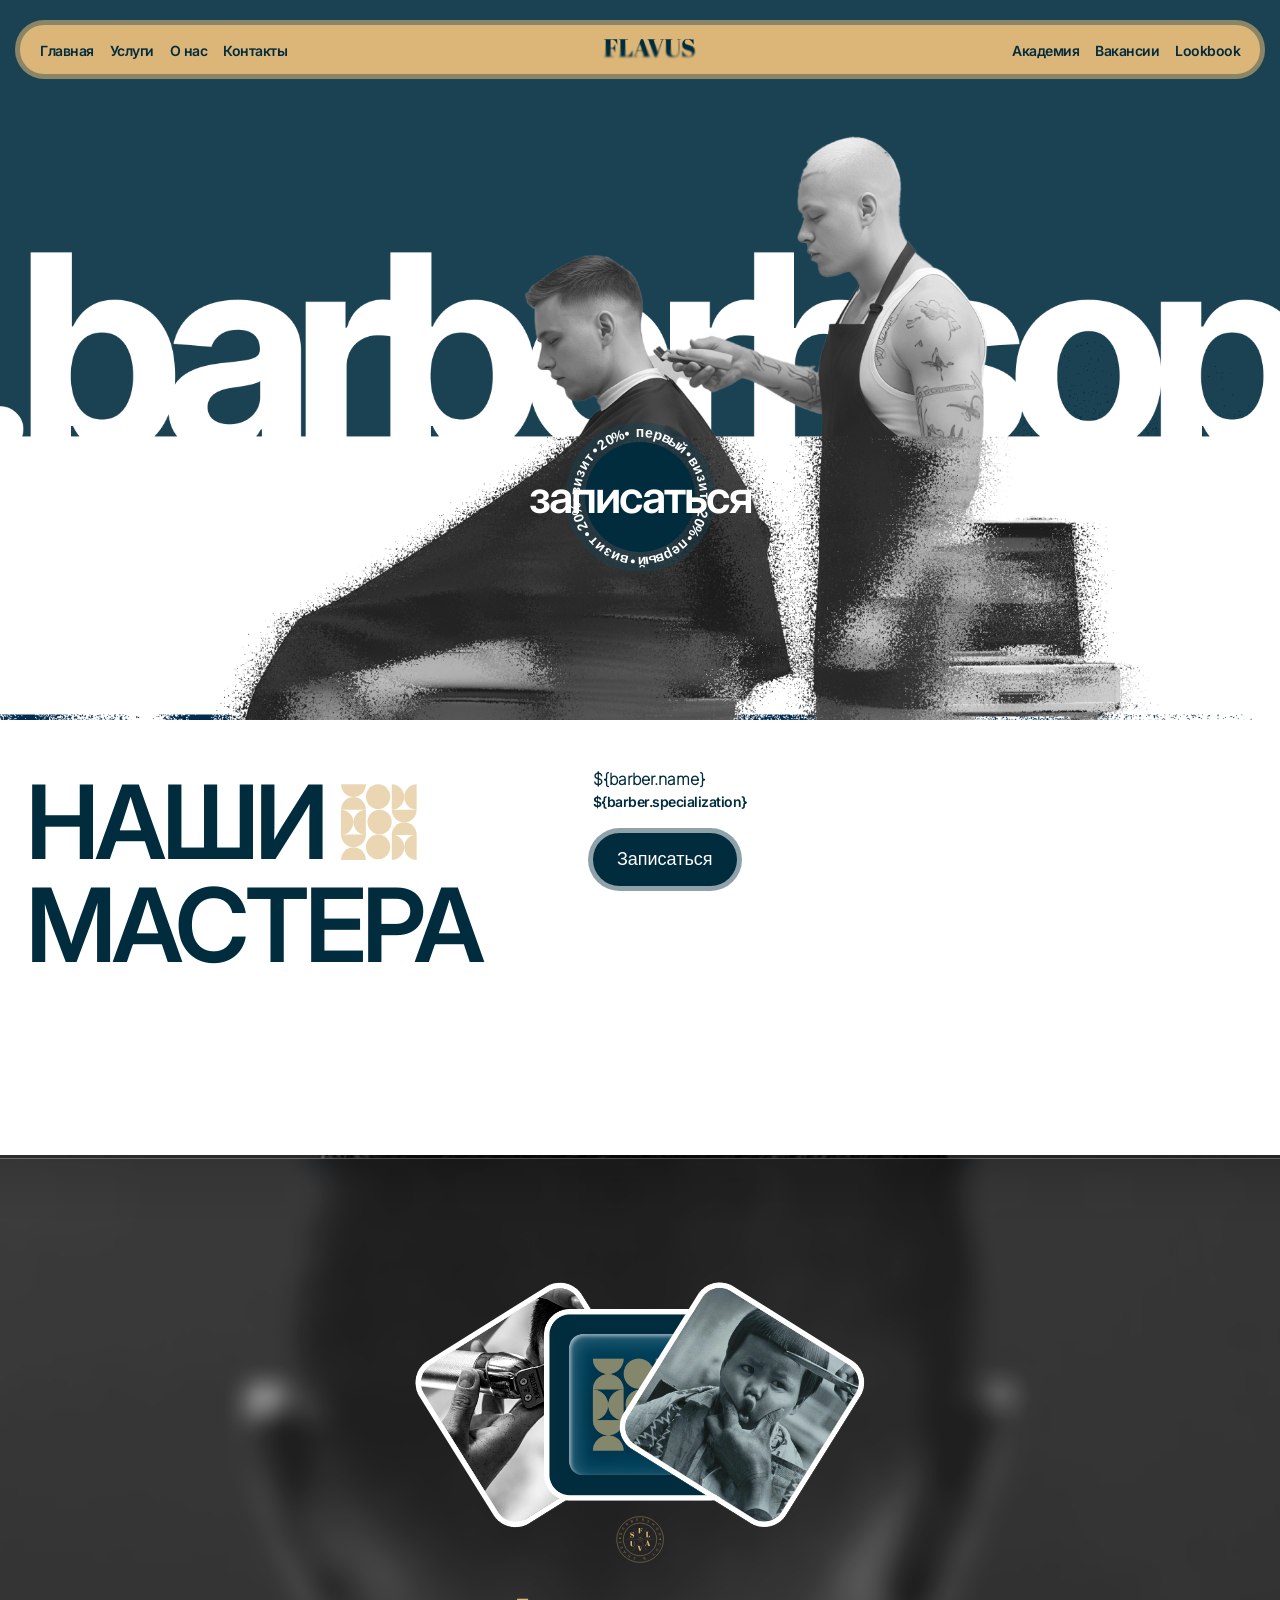
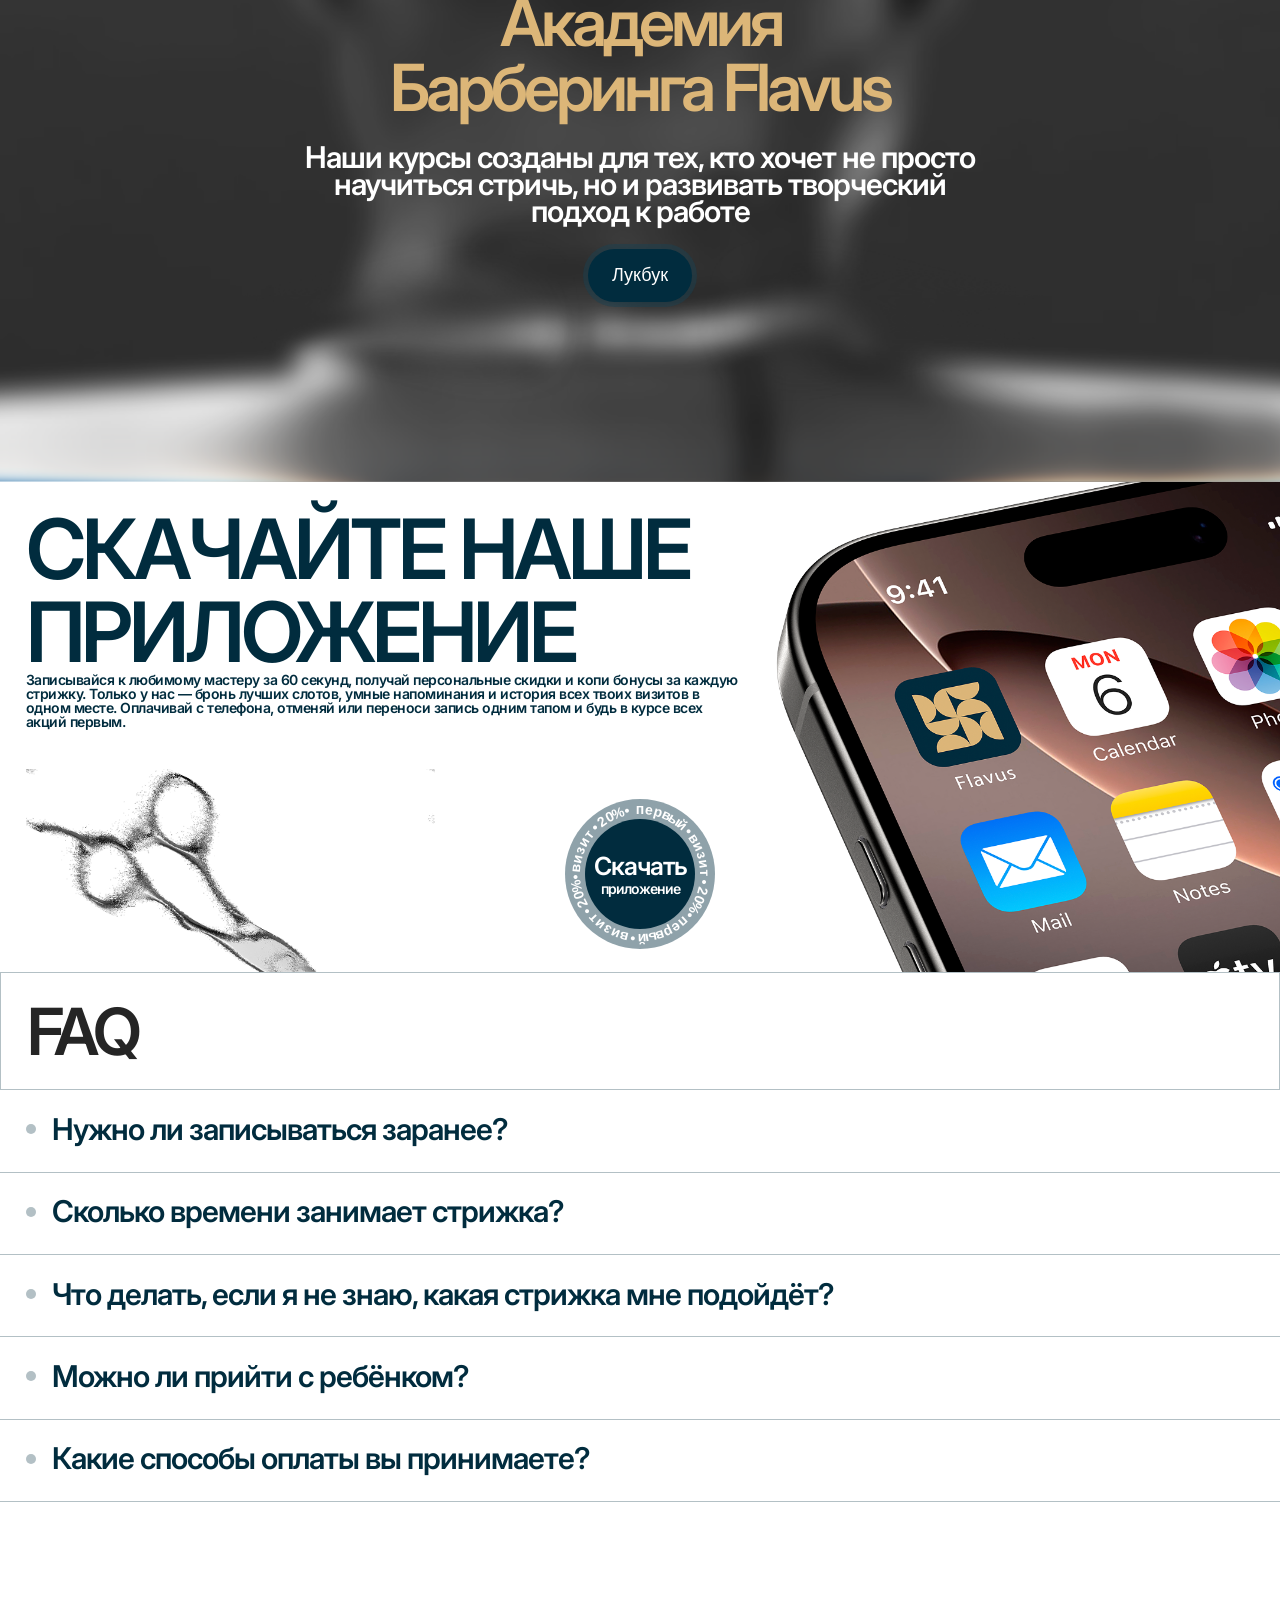
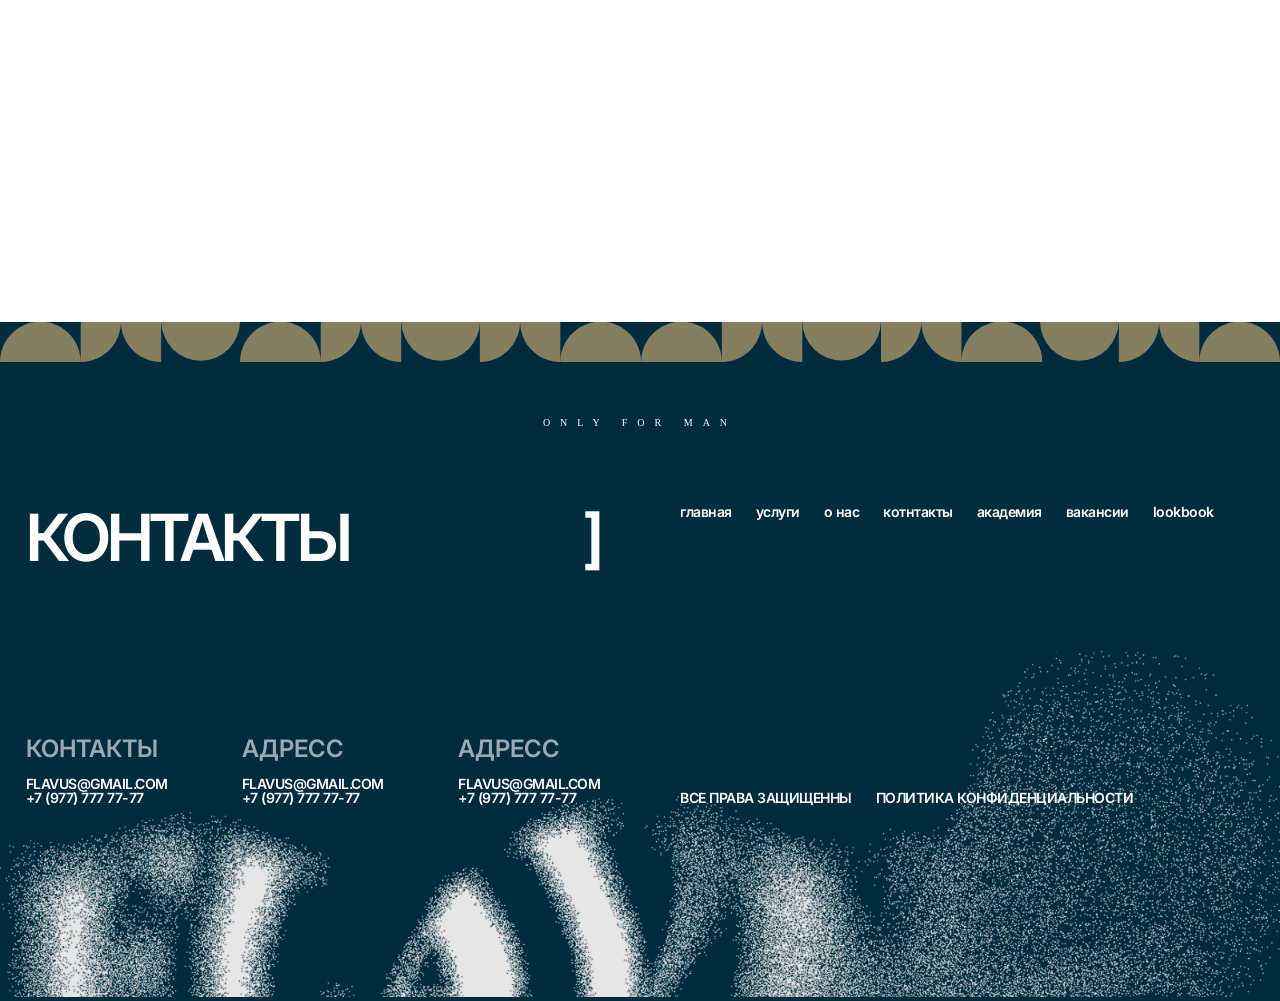
==== index.html @ 16e5c993 "up0.6" ====
<!DOCTYPE html>
<html lang="en">
<head>
    <meta charset="UTF-8">
    <meta name="viewport" content="width=device-width, initial-scale=1.0">
    <link rel="stylesheet" href="./src/style/main.css">
    <link rel="stylesheet" href="./src/style/pages/index.css">
    <script src="https://api-maps.yandex.ru/2.1/?apikey=ваш API-ключ&lang=ru_RU" type="text/javascript"></script>
    <title>Барбершоп Flavus</title>
</head>
<body>
    <div class="wrapper">
        <header>
            <div class="header_container">
            </div>
        </header>
        <main>
            <div class="hero_container">
                <div class="background_block">
                    <a class="buttonsrcleposition" href="https://b1172214.yclients.com/company/1075535/personal/menu?o=">
                        <button class="button">
                            <p class="button__text">
                            <span style="--index:0;">п</span>
                            <span style="--index:1;">е</span>
                            <span style="--index:2;">р</span>
                            <span style="--index:3;">в</span>
                            <span style="--index:4;">ы</span>
                            <span style="--index:5;">й</span>
                            <span style="--index:6;">•</span>
                            <span style="--index:7;">в</span>
                            <span style="--index:8;">и</span>
                            <span style="--index:9;">з</span>
                            <span style="--index:10;">и</span>
                            <span style="--index:11;">т</span>
                            <span style="--index:12;">•</span>
                            <span style="--index:13;">2</span>
                            <span style="--index:14;">0</span>
                            <span style="--index:15;">% </span>
                            <span style="--index:16;">•</span>
                            <span style="--index:17;">п</span>
                            <span style="--index:18;">е</span>
                            <span style="--index:19;">р</span>
                            <span style="--index:20;">в</span>
                            <span style="--index:21;">ы</span>
                            <span style="--index:22;">й</span>
                            <span style="--index:23;">•</span>
                            <span style="--index:24;">в</span>
                            <span style="--index:25;">и</span>
                            <span style="--index:26;">з</span>
                            <span style="--index:27;">и</span>
                            <span style="--index:28;">т</span>
                            <span style="--index:29;">•</span>
                            <span style="--index:30;">2</span>
                            <span style="--index:31;">0</span>
                            <span style="--index:32;">% </span>
                            <span style="--index:33;">•</span>
                            <span style="--index:34;">в</span>
                            <span style="--index:35;">и</span>
                            <span style="--index:36;">з</span>
                            <span style="--index:37;">и</span>
                            <span style="--index:38;">т</span>
                            <span style="--index:39;">•</span>
                            <span style="--index:40;">2</span>
                            <span style="--index:41;">0</span>
                            <span style="--index:42;">% </span>
                            <span style="--index:43;">•</span>
                            </p>
                            <div class="button__circle">
                                <h1 class="titl_">записаться</h1>
                            </div>
                        </button>
                    </a>
                </div>         
            </div>
            <div class="barberslist">
                <div class="barber_container">
                    <div class="barber_left">
                        <div class="textblokc_barber">
                            <div class="ttx">
                                <div class="trr">
                                    <h1>НАШИ</h1>
                                    <img src="/src/assests/svg/squarel_gold.svg" alt="sq_gold">
                                </div>
                                <h1>МАСТЕРА</h1>
                            </div>
                            <div class="name_andbut">
                                <div class="info_top iiuhdd">
                                    <div class="name_of_barber "><h5 class="brlist">${barber.name}</h5></div>
                                    <div class="category"><h4>${barber.specialization}</h4></div>
                                </div>
                                <a href="lookbook.html"> <button class="primary_but fewf">Записаться</button></a>
                            </div>
                        </div>
                        <div id="barbersItems" class="barber_content"></div>
                    </div>
                    <div class="barber_right">
                        <div id="largeBarber" class="large_barber">
                        </div>
                    </div>
                </div>
            </div>
            <div class="lookbook_block">
                <div class="lookbook_container">
                    <div class="lookbook_content">
                        <div class="img_block">
                            <img class="glass" style="--r:-8;" src="./src/assests/svg/fr_colod.png" alt="">
                            <img class="glass" style="--r:0;" src="./src/assests/svg/th_colod.png" alt="">
                            <img class="glass" style="--r:8;" src="./src/assests/svg/fo_colod.png" alt="">
                        </div>
                        <img class="lookbook_logo" src="./src/assests/svg/logo_vector_look.svg" alt="">
                        <div class="content_hero">
                            <h1 class="title_hero">Академия <br> Барберинга Flavus</h1>
                            <h2 class="text_hero">Наши курсы созданы для тех, кто хочет не просто научиться стричь, но и развивать творческий подход к работе</h2>
                            <a href="lookbook.html"> <button class="primary_but">Лукбук</button></a>
                        </div>
                    </div>
                </div>
            </div>
            <div class="download_our_app">
                <div class="text_contenttt">
                    <div class="textofblock">
                        <h1 class="titledow" style=" text-align: left; font-size: 6.5vw;" >СКАЧАЙТЕ НАШЕ <br> ПРИЛОЖЕНИЕ</h1>
                        <h4 style=" text-align: left;">Записывайся к любимому мастеру за 60 секунд, получай персональные скидки и копи бонусы за каждую стрижку. Только у нас — бронь лучших слотов, умные напоминания и история всех твоих визитов в одном месте. Оплачивай с телефона, отменяй или переноси запись одним тапом и будь в курсе всех акций первым.</h4>
                    </div>
                    <img class="scisss" src="./src/assests/img/scissorsed.png" alt="ножницы">
                </div>
                <a class="buttonsrcleposition dw" href="https://b1172214.yclients.com/company/1075535/personal/menu?o=">
                        <button class="button">
                            <p class="button__text">
                            <span style="--index:0;">п</span>
                            <span style="--index:1;">е</span>
                            <span style="--index:2;">р</span>
                            <span style="--index:3;">в</span>
                            <span style="--index:4;">ы</span>
                            <span style="--index:5;">й</span>
                            <span style="--index:6;">•</span>
                            <span style="--index:7;">в</span>
                            <span style="--index:8;">и</span>
                            <span style="--index:9;">з</span>
                            <span style="--index:10;">и</span>
                            <span style="--index:11;">т</span>
                            <span style="--index:12;">•</span>
                            <span style="--index:13;">2</span>
                            <span style="--index:14;">0</span>
                            <span style="--index:15;">% </span>
                            <span style="--index:16;">•</span>
                            <span style="--index:17;">п</span>
                            <span style="--index:18;">е</span>
                            <span style="--index:19;">р</span>
                            <span style="--index:20;">в</span>
                            <span style="--index:21;">ы</span>
                            <span style="--index:22;">й</span>
                            <span style="--index:23;">•</span>
                            <span style="--index:24;">в</span>
                            <span style="--index:25;">и</span>
                            <span style="--index:26;">з</span>
                            <span style="--index:27;">и</span>
                            <span style="--index:28;">т</span>
                            <span style="--index:29;">•</span>
                            <span style="--index:30;">2</span>
                            <span style="--index:31;">0</span>
                            <span style="--index:32;">% </span>
                            <span style="--index:33;">•</span>
                            <span style="--index:34;">в</span>
                            <span style="--index:35;">и</span>
                            <span style="--index:36;">з</span>
                            <span style="--index:37;">и</span>
                            <span style="--index:38;">т</span>
                            <span style="--index:39;">•</span>
                            <span style="--index:40;">2</span>
                            <span style="--index:41;">0</span>
                            <span style="--index:42;">% </span>
                            <span style="--index:43;">•</span>
                            </p>
                            <div class="button__circlee">
                                <h1 class="titl_tw">Скачать </h1>
                                <h1 style="font-size: 14px; letter-spacing: -1px;">приложение</h1>
                            </div>
                        </button>
                    </a>
                <img class="appmockup" src="./src/assests/img/appmockup.png" alt="appmickup">
            </div>
            <div class="faq_block">
                <div class="faqtitle">
                    <h1>FAQ</h1>
                </div>
                <div class="fac_container">
                    <div class="faq_content_ques">
                        <div class="faq_question">
                            <div class="topblfaq">
                                <div class="sercle"></div>
                                <h2>Нужно ли записываться заранее?</h2>
                            </div>
                            <h4>Да, мы рекомендуем записываться заранее, чтобы выбрать удобное время и избежать ожидания. Но если есть свободный мастер, мы можем принять и без записи.</h4>
                        </div>
                    </div>
                    <div class="faq_content_ques">
                        <div class="faq_question">
                            <div class="topblfaq">
                                <div class="sercle"></div>
                                <h2>Сколько времени занимает стрижка?</h2>
                            </div>
                            <h4>Обычно мужская стрижка занимает около 45–60 минут, в зависимости от сложности и выбранной услуги.</h4>
                        </div>
                    </div>
                    <div class="faq_content_ques">
                        <div class="faq_question">
                            <div class="topblfaq">
                                <div class="sercle"></div>
                                <h2>Что делать, если я не знаю, какая стрижка мне подойдёт?</h2>
                            </div>  
                            <h4>Наш мастер поможет подобрать стрижку, которая подойдёт под форму лица, стиль и тип волос.</h4>
                        </div>
                    </div>
                    <div class="faq_content_ques">
                        <div class="faq_question">
                            <div class="topblfaq">
                                <div class="sercle"></div>
                                <h2>Можно ли прийти с ребёнком?</h2>
                            </div>
                            <h4>Да, конечно. Мы делаем стрижки не только взрослым, но и детям.</h4>
                        </div>
                    </div>
                    <div class="faq_content_ques">
                        <div class="faq_question">
                            <div class="topblfaq">
                                <div class="sercle"></div>
                                <h2>Какие способы оплаты вы принимаете?</h2>
                            </div>
                            <h4>Вы можете оплатить наличными или банковской картой.</h4>
                        </div>
                    </div>
                </div>
            </div>
        </main>
        <footer id="footer">
            <div class="footer_container" id="footer"></div>
        </footer>
    </div>
</body>
<script type="module" src="./src/javascript/main.js"></script>
</html>
---- src/style/main.css ----
@import "./fonts/fonst.css";
@import "./components/header.css";
@import "./components/alert.css";
@import "./components/sercle_button.css";
@import "./components/yamap.css";
@import "./components/button.css";
@import "./components/footer.css";
@import "./components/input.css";
@import "./components/checkbox.css";
@import "./components/form.css";
@import "./components/grid_edu.css";
@import "/src/style/components/swithes.css";
@import "/src/style/components/hover_brlist.css";
body{
    margin: 0 auto;
    max-width: 1920px;
    background-color: var(--white);
    font-family: "inter";
    color: var(--black);
}
html{
    scroll-behavior: smooth;
    scrollbar-width: none;
    overflow-x:  hidden;
    overflow-y:  auto;
}
html, body {
  height: 100%;
  overscroll-behavior-y: contain; /* уменьшает «перекатывание» на iOS/Android */
}

a{
    color: var(--black);
    text-decoration: none;
}
nav{
    list-style: none;
}
:root{
    --prymarygold: #DCB678;
    --secondarygold: rgba(220, 182, 120, 0.586);
    --prymaryblue: #012C3E;
    --secondaryblue: #1a41517c;
    --black: #252525;
    --white: #FFFFFF;
}

ul {
    display: block;
    list-style-type: disc;
    margin-block-start: 1em;
    margin-block-end: 0em;
    padding-inline-start: 40px;
    unicode-bidi: isolate;
}
.tinnfont{
    padding-top: 4vw;
      padding-bottom: 4vw;
    font-size: 10px;
    font-family: "asear";
    letter-spacing: 10px;
}

img {
    overflow-clip-margin: content-box;
    overflow: clip;
}
---- src/style/pages/index.css ----
.hero_container {
    width: 100%;
    /* Убираем фиксированную высоту */
}

.background_block {
    display: flex;
    align-items: center;
    justify-content: center;
    width: 100%;
    aspect-ratio: 1920 / 1080; /* пропорции твоей картинки */
    background: url("/src/assests/img/backgorunds/Background_index_laptop.png") no-repeat center center;
    background-size: cover; /* масштабируется пропорционально */
}

.buttonsrcleposition{
    position: relative;
    top: calc(100vw * 9 / 16 * 0.19);
}
.linebl{
    width: 100px;
    background-color: var(--prymaryblue); 
    height: 1px;
    opacity: 0.3;
}
.scisss{
        width: 32vw !important;
}
.appmockup{
    width: 40vw;
}
.faq_block{
    width: 100%;
}
.faqtitle{
    border: 1px solid #B3C0C5;
}
.faqtitle h1{
    padding: 2vw;
}
.sercle{
    width: 10px;
    height: 10px;
    border-radius: 50%;
    background-color: #B3C0C5;
}
.sercle{
    transition: background-color 0.3s ease;
}
.faq_question{
    padding: 2vw 2vw 1vw 2vw;
    display: flex;
    flex-direction: column;
    gap: 16px;
}
.faq_question h2{
    cursor: pointer;
}
.faq_question:hover .sercle{
    background-color: var(--prymaryblue);
}

.faq_content_ques{
    border-bottom: 1px solid #B3C0C5;
}
.fac_container{
    color: var(--prymaryblue);
}
.topblfaq{
    display: flex;
    gap: 16px;
    align-items: center;
}
.titl_tw{
    font-size: 25px;
    display: block;
    margin-block-start: 0em;
    margin-block-end: 0em;
    margin-inline-start: 0px;
    font-weight: 600;
    line-height: 118.5%;
    letter-spacing: -1px;
}
.button__circlee {
  position: relative;
    width: 110px;
    height: 110px;
  background: var(--prymaryblue);
  color: white;
  border-radius: 50%;
  display: flex;
  flex-direction: column;
  align-items: center;
  justify-content: center;
}
.download_our_app{
    max-width: 1440px;
    text-align: left;
    display: flex;
    justify-content: space-between;
}
.text_contenttt{
    color: var(--prymaryblue);
    padding: 2vw 2vw 0vw 2vw;
}

.text_contenttt{
        gap: 40px;
    display: flex;
    flex-direction: column;
    height: 100%;
    justify-content: space-between;
}
.download_our_app{
    position: relative;
}
.dw{
    position: absolute;
    top: 80%;
    left: 50%;
    transform: translate(-50%, -50%);
}


.lookbook_container{
    display: flex;
    align-items: center;
    justify-content: center;
    width: 100%;
    aspect-ratio: 1920 / 1200; 
    background: url("/src/assests/img/lookbook_background.png") no-repeat center center;
    background-size: cover;
}
.img_block img{
    width: 15vw;
}
.lookbook_content{
    display: flex;
    flex-direction: column;
    align-items: center;
    justify-content: center;
    padding: 12vw 2vw;

}

.content_hero{
    padding: 2vw;
    max-width: 700px;
    display: flex;
    flex-direction: column;
    justify-content: center;
    align-items: center;
    gap: 24px;
}
.content_hero h1{
    text-align: center;
    color: var(--prymarygold);
}

.content_hero h2{
        text-align: center;
        color: var(--white);
}
.lookbook_logo{
    width: 4vw;
    padding-top: 1vw;
}
.img_block {
  position: relative;
  display: flex;
  justify-content: center;
  align-items: center;
}
.img_block .glass {
  position: relative;
  display: flex;
  justify-content: center;
  align-items: center;
  transition: 0.5s;
  margin: 0 -45px;
  transform: rotate(calc(var(--r) * 4deg));
}
.img_block:hover .glass {
  transform: rotate(0deg);
  margin: 0 10px;
}

.img_block .glass::before {
  content: attr(data-text);
  position: absolute;
  bottom: 0;
  width: 100%;
  height: 40px;
  background: rgba(255, 255, 255, 0.05);
  display: flex;
  justify-content: center;
  align-items: center;
  color: #fff;
}
.img_block .glass svg {
  font-size: 2.5em;
  fill: #fff;
}
.faq_question h4{
    max-height: 0;
    overflow: hidden;
    transition: max-height 0.35s ease;
}


.faq_content_ques.active h4{
    max-height: 200px;
    opacity: 1;
}


@media screen and (max-width: 834px){
    .background_block {
        width: 100%;
        aspect-ratio: 375 / 667; 
        background: url("/src/assests/img/backgorunds/backround_index_mobile.png") no-repeat center center;
        background-size: cover;
    }
    .appmockup {
    width: 40vw;
    display: none;
}
.img_block img {
    width: 35vw;
}
.content_hero h1{
    text-align: center;
    color: var(--prymarygold);
font-size: 12vw;
}
.text_contenttt {
    color: var(--prymaryblue);
    padding: 12vw 2vw 0vw 2vw;
}
.faq_question {
    padding: 8vw;
    display: flex;
    align-items: center;
    align-items: flex-start;
    gap: 16px;
}
.text_contenttt {
    gap: 90px;
    display: flex;
    flex-direction: column;
    height: 100%;
    justify-content: space-between;
}
.faqtitle h1 {
    padding: 6vw;
}
.scisss {
    width: 94vw !important;
}
.dw {
    position: absolute;
    top: 71%;
    left: 50%;
    transform: translate(-50%, -50%);
}
.lookbook_logo {
    width: 9vw;
    padding-top: 1vw;
}
.primary_but img {
    width: 3.5vw;
}
.titledow{
    font-size: 10vw !important;
            padding-bottom: 24px;
}
}


@media screen and (max-width: 480px){
.lookbook_content {
    display: flex;
    flex-direction: column;
    align-items: center;
    justify-content: center;
    padding: 23vw 5vw;
}

}
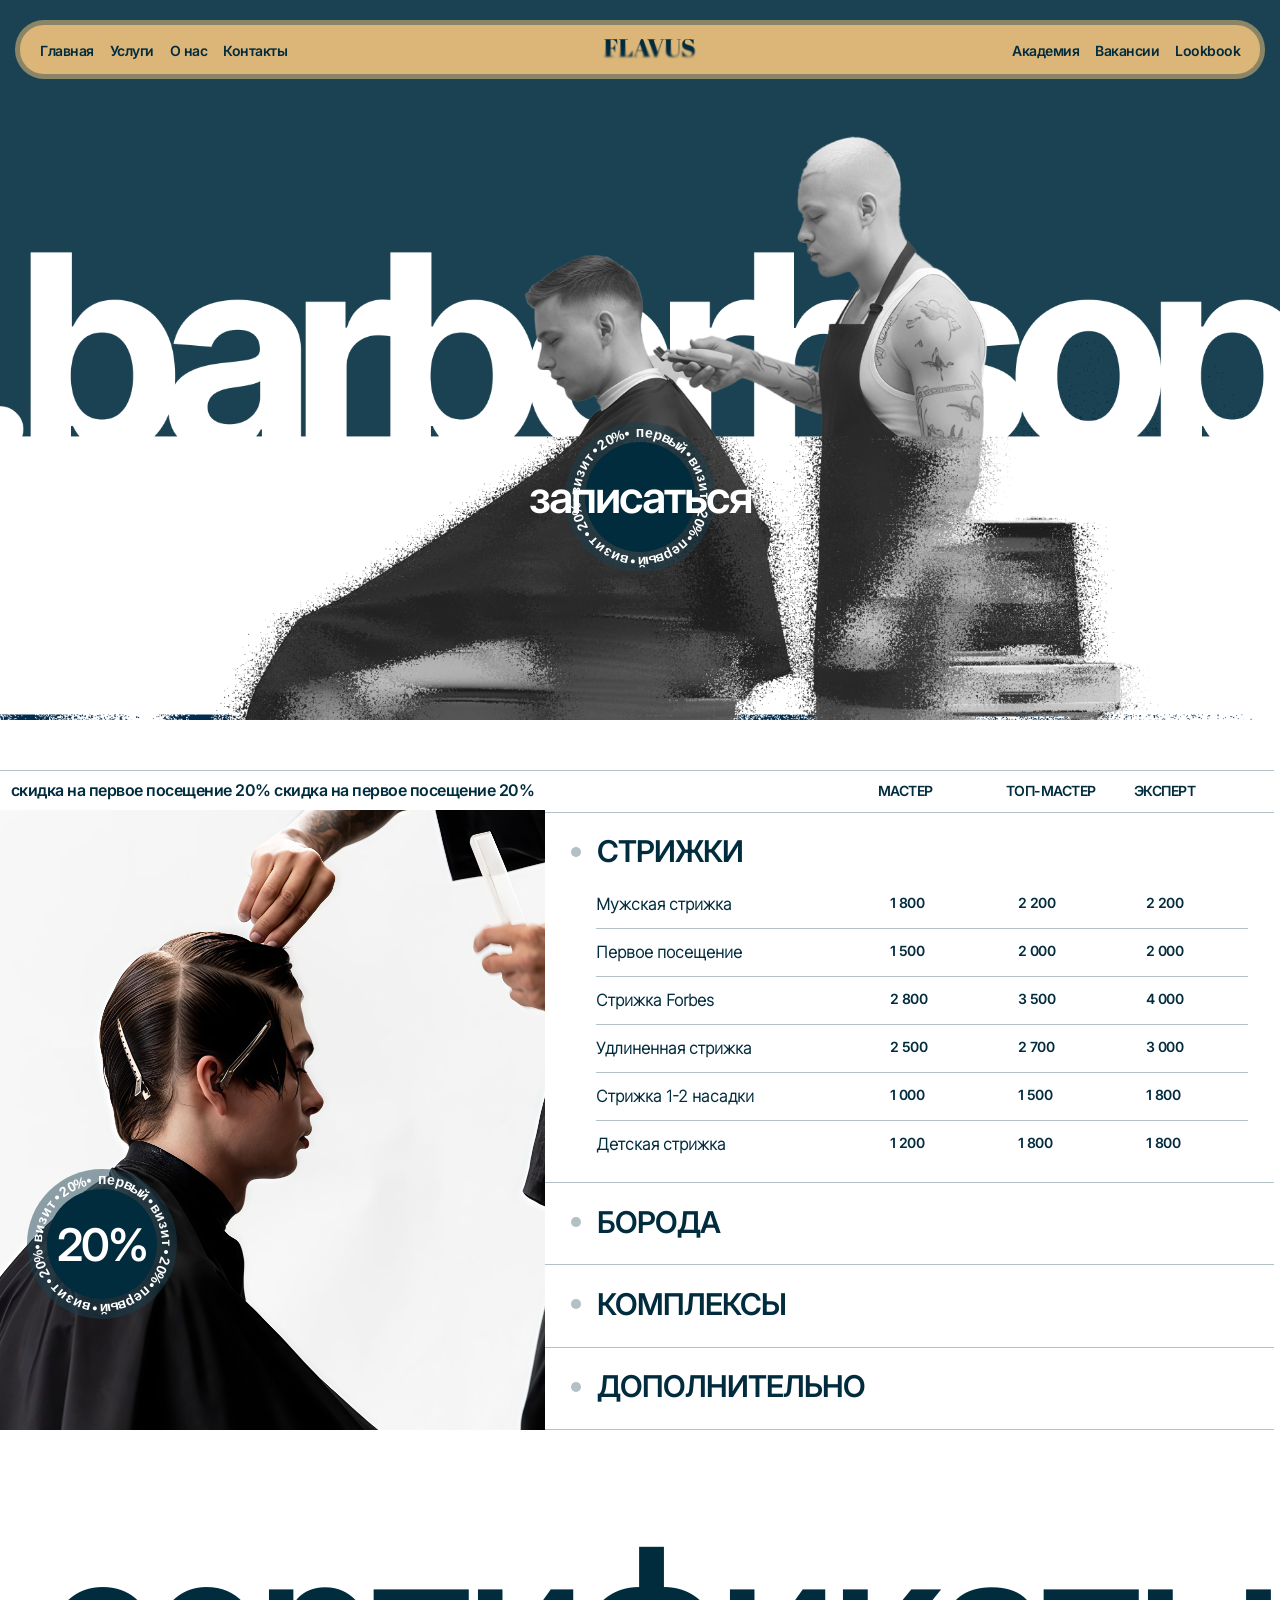
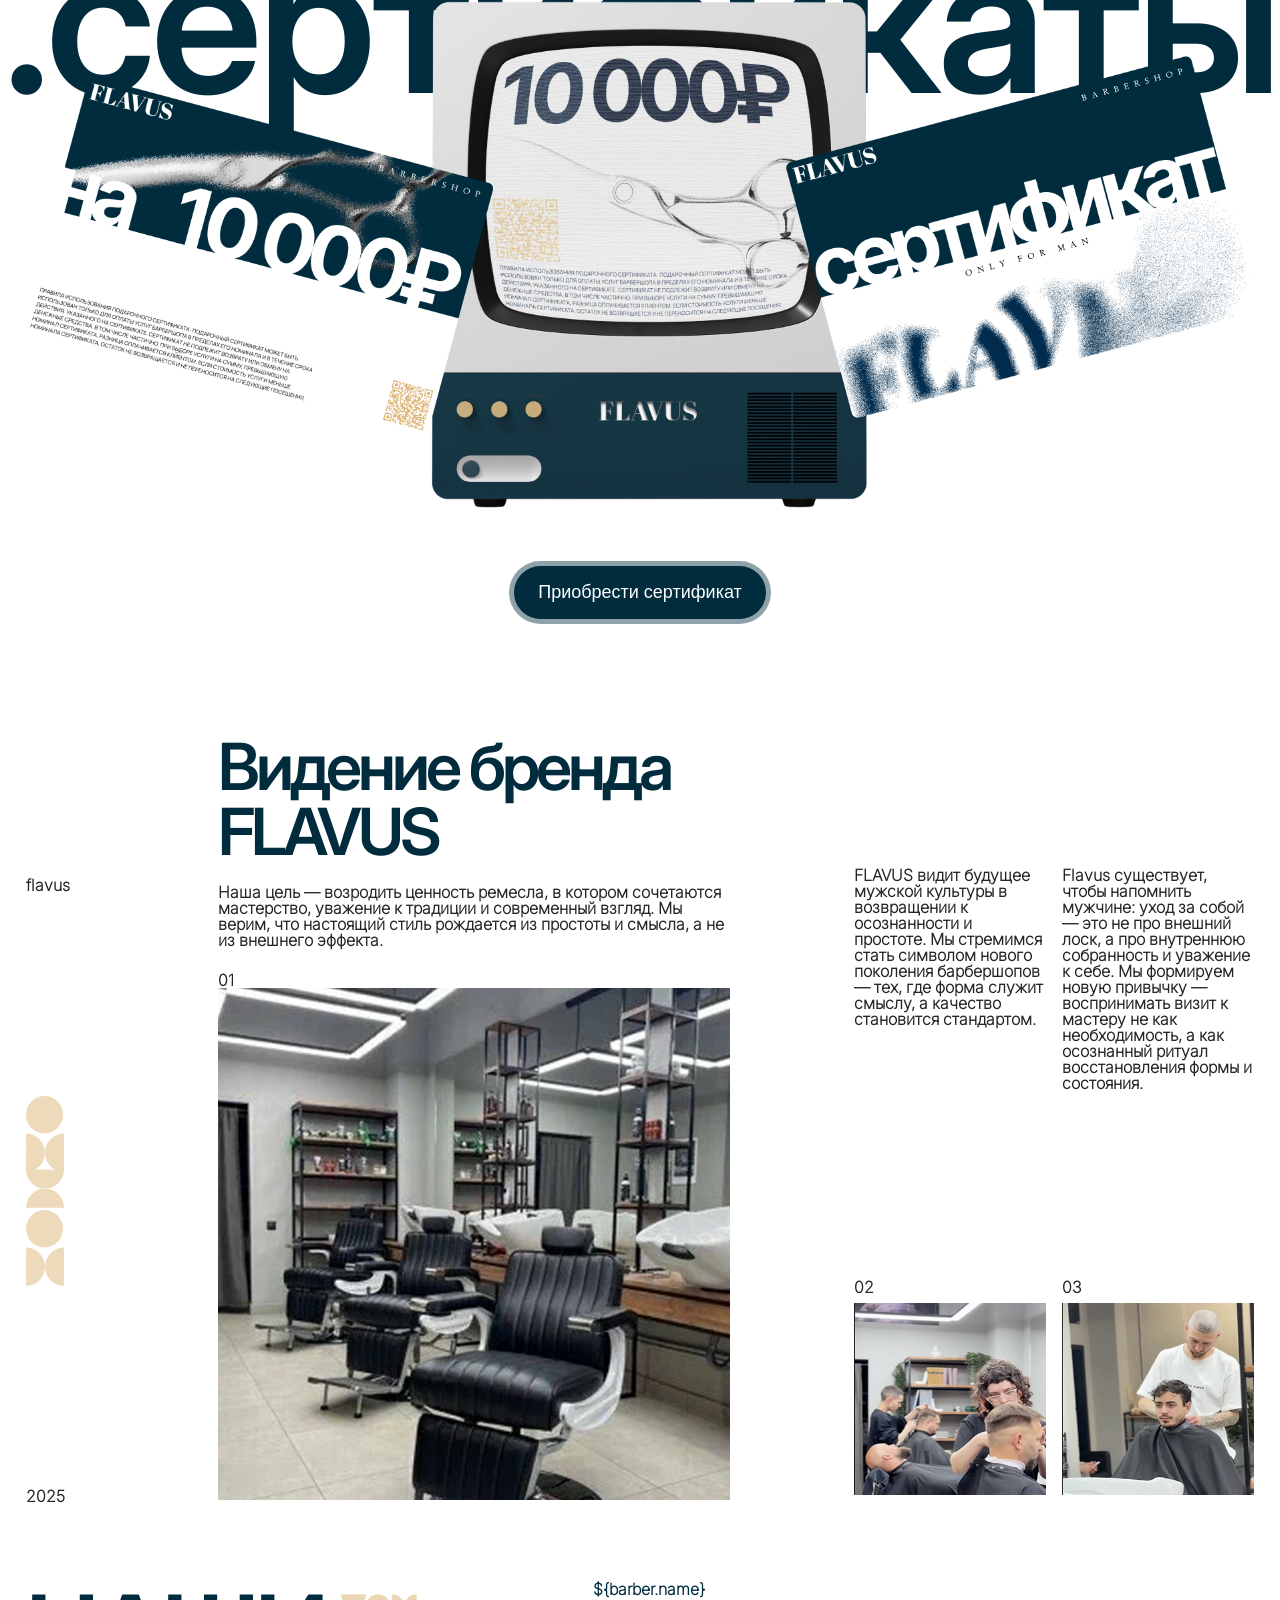
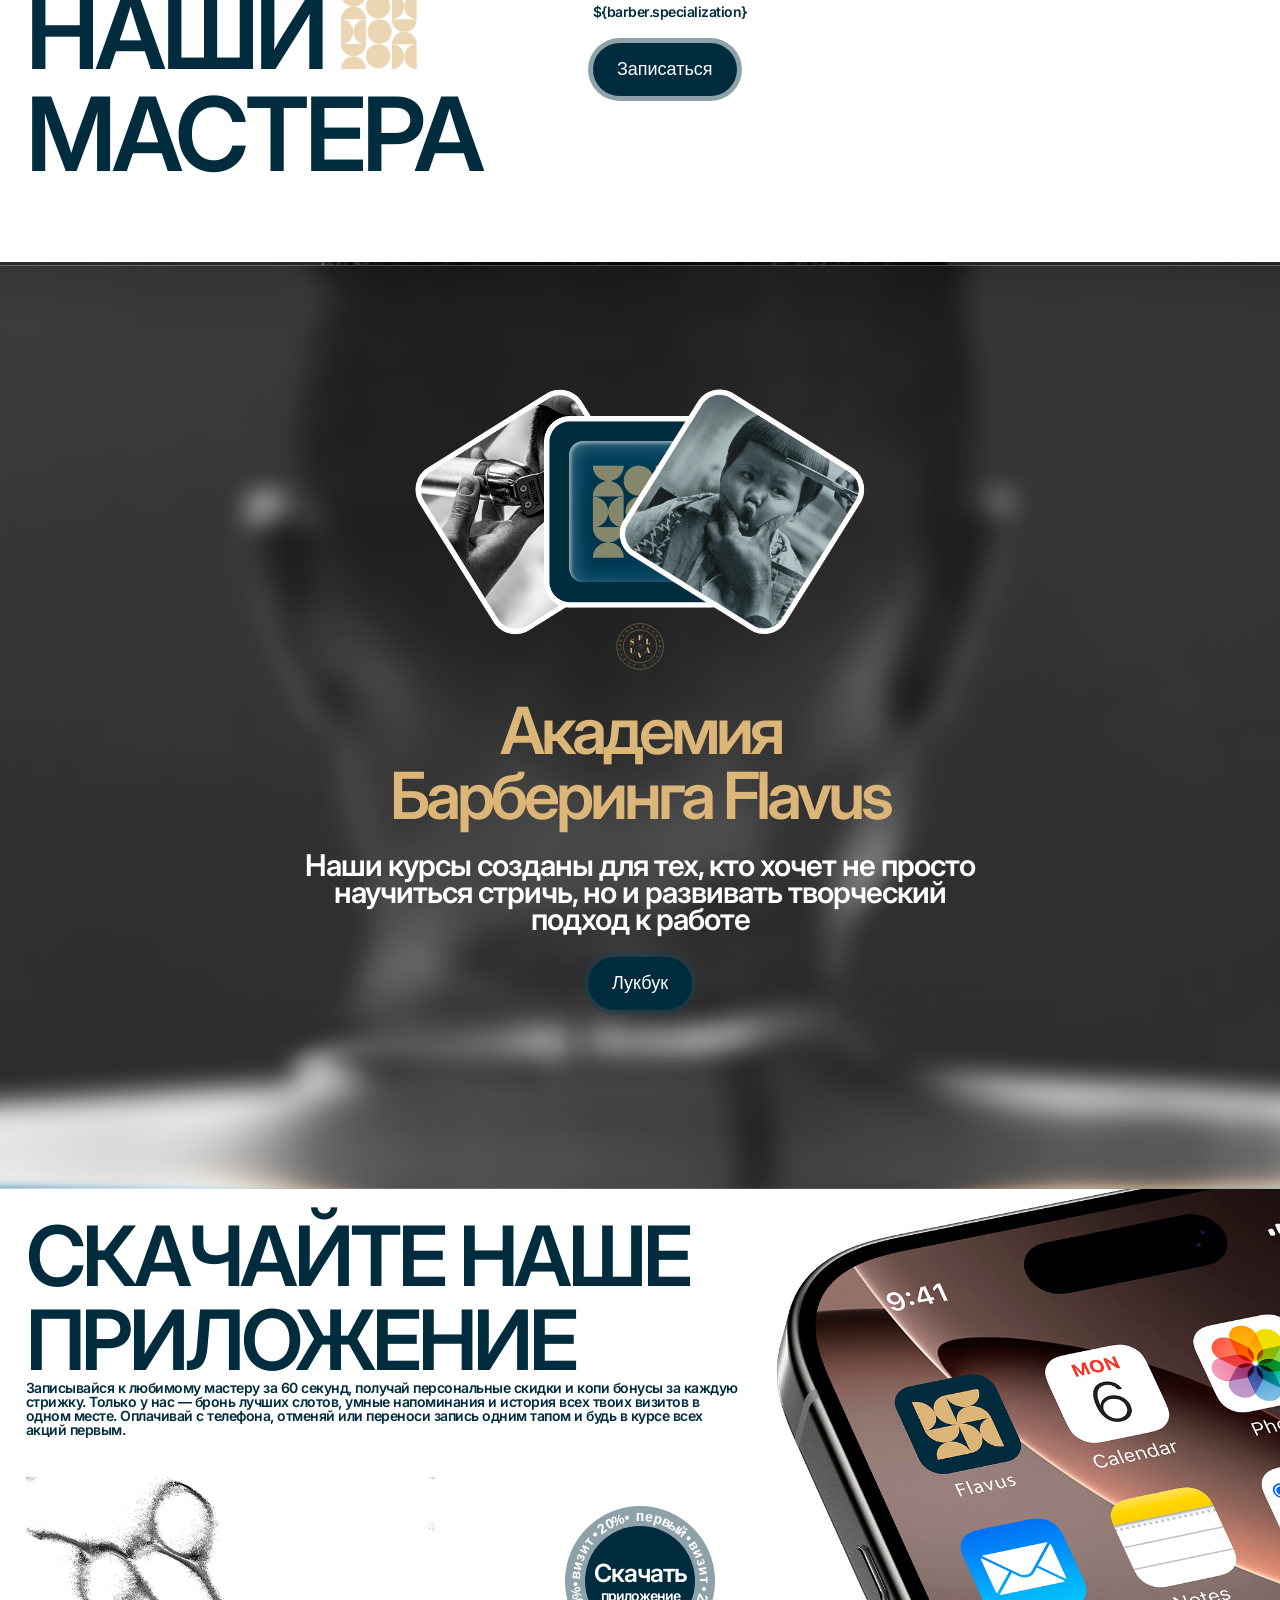
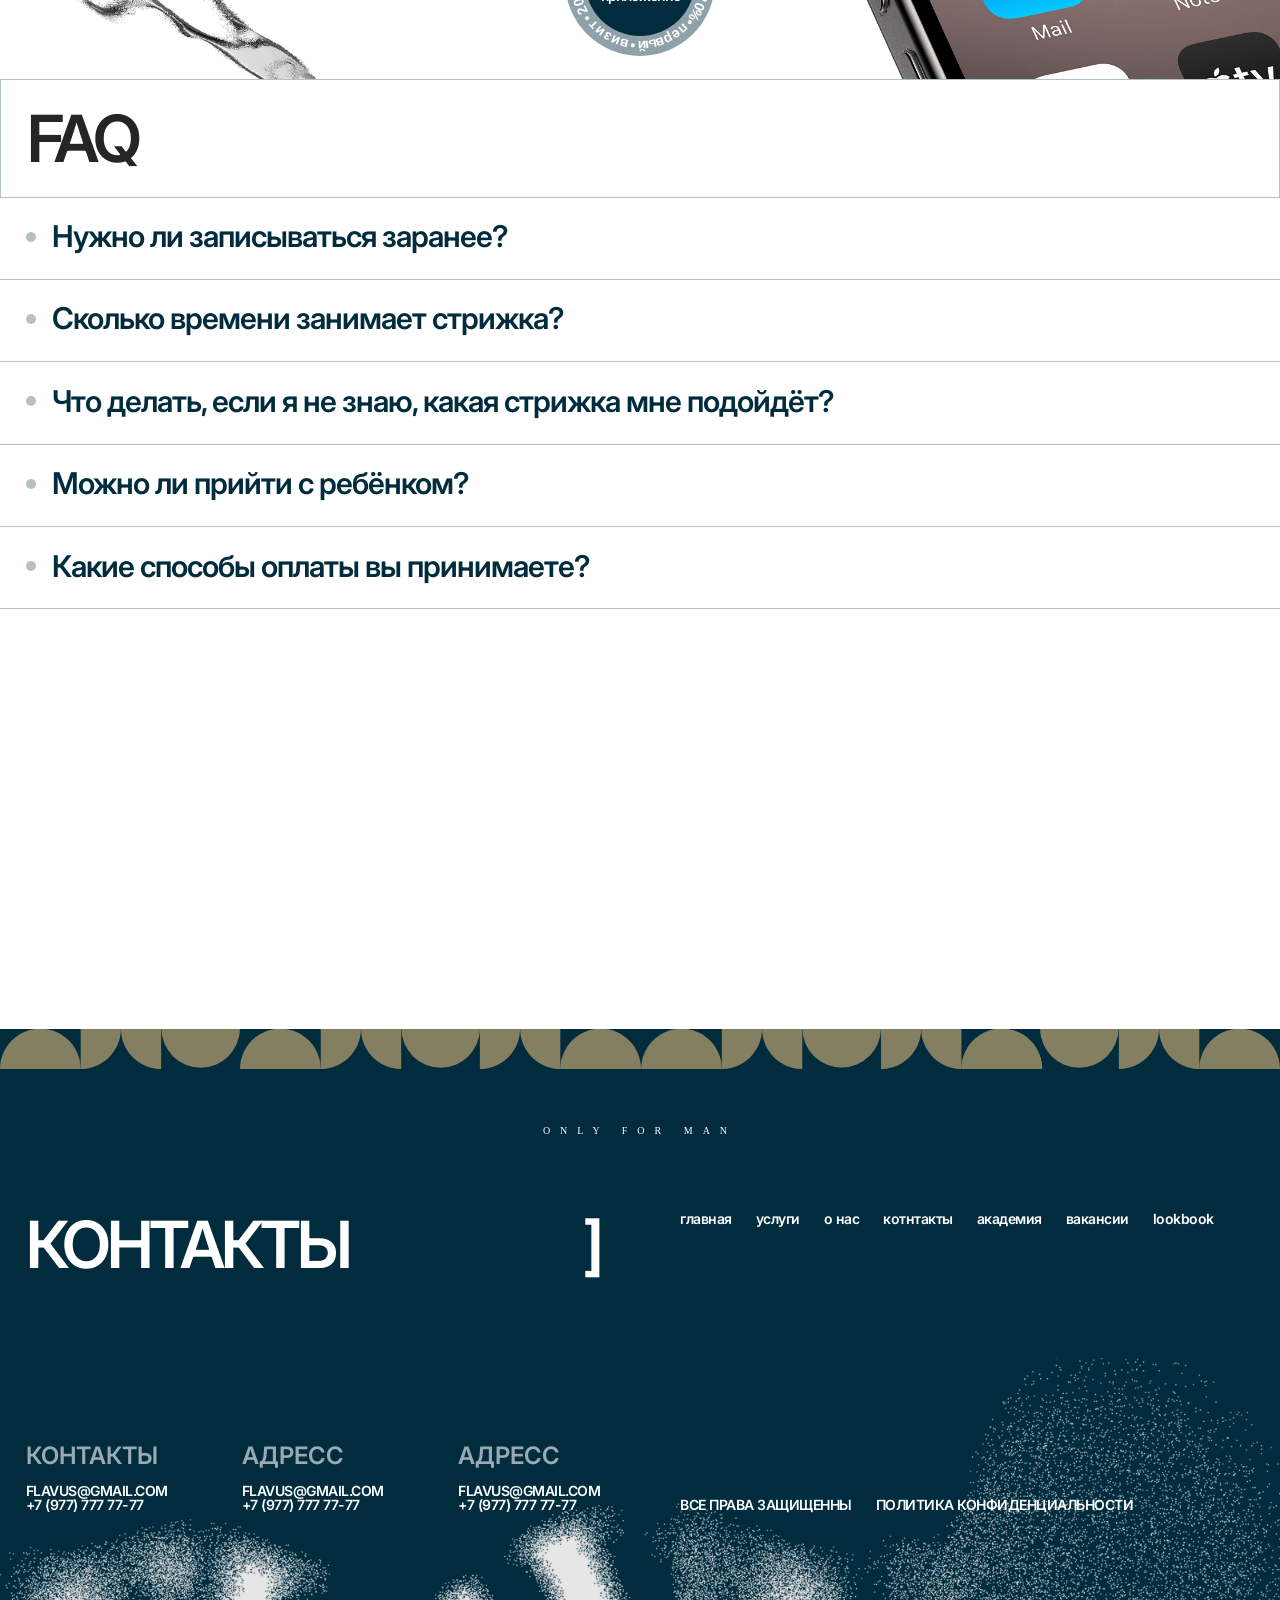
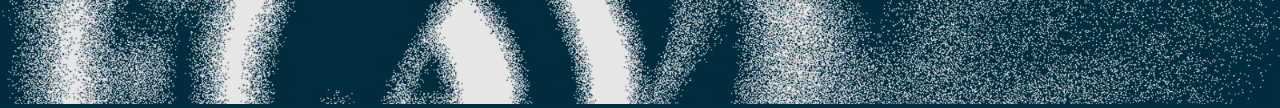
==== commit 67805007: "up0.8" ====
--- a/index.html
+++ b/index.html
@@ -72,6 +72,310 @@
                     </a>
                 </div>         
             </div>
+            <div class="price_acc_blocs">
+                <div class="le_price_blokc">
+                    <div class="price-category-header">
+                        <div class="service-row_barberimg denied_border">
+                            <div class="service-price qwoiefhio"><h4>скидка на первое посещение 20% скидка на первое посещение 20%</h4></div>
+                        </div>
+                    </div>
+                    <div class="price_category_img">
+                        <img src="/src/assests/img/price_catecory/haircut.png" alt="">
+                        <img src="/src/assests/img/price_catecory/bread_cut.png" alt="">
+                        <img src="/src/assests/img/price_catecory/complex.png" alt="">
+                        <img src="/src/assests/img/price_catecory/additction.png" alt="">
+                        <button class="button buttonserclediscount">
+                            <p class="button__text">
+                            <span style="--index:0;">п</span>
+                            <span style="--index:1;">е</span>
+                            <span style="--index:2;">р</span>
+                            <span style="--index:3;">в</span>
+                            <span style="--index:4;">ы</span>
+                            <span style="--index:5;">й</span>
+                            <span style="--index:6;">•</span>
+                            <span style="--index:7;">в</span>
+                            <span style="--index:8;">и</span>
+                            <span style="--index:9;">з</span>
+                            <span style="--index:10;">и</span>
+                            <span style="--index:11;">т</span>
+                            <span style="--index:12;">•</span>
+                            <span style="--index:13;">2</span>
+                            <span style="--index:14;">0</span>
+                            <span style="--index:15;">% </span>
+                            <span style="--index:16;">•</span>
+                            <span style="--index:17;">п</span>
+                            <span style="--index:18;">е</span>
+                            <span style="--index:19;">р</span>
+                            <span style="--index:20;">в</span>
+                            <span style="--index:21;">ы</span>
+                            <span style="--index:22;">й</span>
+                            <span style="--index:23;">•</span>
+                            <span style="--index:24;">в</span>
+                            <span style="--index:25;">и</span>
+                            <span style="--index:26;">з</span>
+                            <span style="--index:27;">и</span>
+                            <span style="--index:28;">т</span>
+                            <span style="--index:29;">•</span>
+                            <span style="--index:30;">2</span>
+                            <span style="--index:31;">0</span>
+                            <span style="--index:32;">% </span>
+                            <span style="--index:33;">•</span>
+                            <span style="--index:34;">в</span>
+                            <span style="--index:35;">и</span>
+                            <span style="--index:36;">з</span>
+                            <span style="--index:37;">и</span>
+                            <span style="--index:38;">т</span>
+                            <span style="--index:39;">•</span>
+                            <span style="--index:40;">2</span>
+                            <span style="--index:41;">0</span>
+                            <span style="--index:42;">% </span>
+                            <span style="--index:43;">•</span>
+                            </p>
+                            <div class="button__circle">
+                                <h1 class="titl_">20%</h1>
+                            </div>
+                        </button>
+                    </div>
+                </div>
+                <div class="rg_price_blokc">
+                    <div class="price-category-header rgij">
+                        <div class="service-row_barber denied_border">
+                            <div class="service-price-row">
+                                <div class="service-price"><h4>МАСТЕР</h4></div>
+                                <div class="service-price"><h4>ТОП-МАСТЕР</h4></div>
+                                <div class="service-price"><h4>ЭКСПЕРТ</h4></div>
+                            </div>
+                        </div>
+                    </div>
+                    <div class="price-accordion active">
+                        <div class="price-category">
+                            <div class="price-category-header">
+                                <div class="price-category-dot"></div>
+                                <h2>СТРИЖКИ</h2>
+                            </div>
+
+                            <div class="price-category-body">
+
+                                <div class="service-row">
+                                    <div class="service-name"><h5>Мужская стрижка</h5></div>
+                                    <div class="service-price-row">
+                                        <div class="service-price"><h4>1 800</h4></div>
+                                        <div class="service-price"><h4>2 200</h4></div>
+                                        <div class="service-price"><h4>2 200</h4></div>
+                                    </div>
+                                </div>
+
+                                <div class="service-row">
+                                    <div class="service-name"><h5>Первое посещение</h5></div>
+                                    <div class="service-price-row">
+                                        <div class="service-price"><h4>1 500</h4></div>
+                                        <div class="service-price"><h4>2 000</h4></div>
+                                        <div class="service-price"><h4>2 000</h4></div>
+                                    </div>
+                                </div>
+
+                                <div class="service-row">
+                                    <div class="service-name"><h5>Стрижка Forbes</h5></div>
+                                    <div class="service-price-row">
+                                        <div class="service-price"><h4>2 800</h4></div>
+                                        <div class="service-price"><h4>3 500</h4></div>
+                                        <div class="service-price"><h4>4 000</h4></div>
+                                    </div>
+                                </div>
+
+                                <div class="service-row">
+                                    <div class="service-name"><h5>Удлиненная стрижка</h5></div>
+                                    <div class="service-price-row">
+                                        <div class="service-price"><h4>2 500</h4></div>
+                                        <div class="service-price"><h4>2 700</h4></div>
+                                        <div class="service-price"><h4>3 000</h4></div>
+                                    </div>
+                                </div>
+
+                                <div class="service-row">
+                                    <div class="service-name"><h5>Стрижка 1-2 насадки</h5></div>
+                                    <div class="service-price-row">
+                                        <div class="service-price"><h4>1 000</h4></div>
+                                        <div class="service-price"><h4>1 500</h4></div>
+                                        <div class="service-price"><h4>1 800</h4></div>
+                                    </div>
+                                </div>
+
+                                <div class="service-row denied_border">
+                                    <div class="service-name"><h5>Детская стрижка</h5></div>
+                                    <div class="service-price-row">
+                                        <div class="service-price"><h4>1 200</h4></div>
+                                        <div class="service-price"><h4>1 800</h4></div>
+                                        <div class="service-price"><h4>1 800</h4></div>
+                                    </div>
+                                </div>
+
+                            </div>
+                        </div>
+                        <div class="price-category">
+                            <div class="price-category-header">
+                                <div class="price-category-dot"></div>
+                                <h2>БОРОДА</h2>
+                            </div>
+                            <div class="price-category-body">
+                                <div class="service-row">
+                                    <div class="service-name"><h5>Оформление бороды</h5></div>
+                                    <div class="service-price-row">
+                                        <div class="service-price"><h4>1 200</h4></div>
+                                        <div class="service-price"><h4>1 500</h4></div>
+                                        <div class="service-price"><h4>1 500</h4></div>
+                                    </div>
+                                </div>
+                                <div class="service-row denied_border">
+                                    <div class="service-name"><h5>Стрижка бороды</h5></div>
+                                    <div class="service-price-row">
+                                        <div class="service-price"><h4>900</h4></div>
+                                        <div class="service-price"><h4>1 100</h4></div>
+                                        <div class="service-price"><h4>1 400</h4></div>
+                                    </div>
+                                </div>
+                            </div>
+                        </div>
+                        <div class="price-category">
+                            <div class="price-category-header">
+                                <div class="price-category-dot"></div>
+                                <h2>КОМПЛЕКСЫ</h2>
+                            </div>
+                            <div class="price-category-body">
+                                <div class="service-row">
+                                    <div class="service-name"><h5>Комплекс Forbes</h5></div>
+                                    <div class="service-price-row">
+                                        <div class="service-price"><h4>4 000</h4></div>
+                                        <div class="service-price"><h4>4 500</h4></div>
+                                        <div class="service-price"><h4>5 000</h4></div>
+                                    </div>
+                                </div>
+                                <div class="service-row">
+                                    <div class="service-name"><h5>Стрижка + Оформление бороды</h5></div>
+                                    <div class="service-price-row">
+                                        <div class="service-price"><h4>2 600</h4></div>
+                                        <div class="service-price"><h4>3 200</h4></div>
+                                        <div class="service-price"><h4>3 500</h4></div>
+                                    </div>
+                                </div>
+                                <div class="service-row denied_border">
+                                    <div class="service-name"><h5>Папа + Сын</h5></div>
+                                    <div class="service-price-row">
+                                        <div class="service-price"><h4>2 500</h4></div>
+                                        <div class="service-price"><h4>3 100</h4></div>
+                                        <div class="service-price"><h4>3 400</h4></div>
+                                    </div>
+                                </div>
+                            </div>
+                        </div>
+                        <div class="price-category">
+                            <div class="price-category-header">
+                                <div class="price-category-dot"></div>
+                                <h2>ДОПОЛНИТЕЛЬНО</h2>
+                            </div>
+                            <div class="price-category-body">
+                                <div class="service-row">
+                                    <div class="service-name"><h5>Комплексный уход за кожей лица VOLCANO</h5></div>
+                                    <div class="service-price-row">
+                                        <div class="service-price"><h4>1 200</h4></div>
+                                        <div class="service-price"><h4>1 200</h4></div>
+                                        <div class="service-price"><h4>1 500</h4></div>
+                                    </div>
+                                </div>
+                                <div class="service-row">
+                                    <div class="service-name"><h5>Воск (все включено)</h5></div>
+                                    <div class="service-price-row">
+                                        <div class="service-price"><h4>400</h4></div>
+                                        <div class="service-price"><h4>400</h4></div>
+                                        <div class="service-price"><h4>400</h4></div>
+                                    </div>
+                                </div>
+                                <div class="service-row">
+                                    <div class="service-name"><h5>Укладка волос</h5></div>
+                                    <div class="service-price-row">
+                                        <div class="service-price"><h4>500</h4></div>
+                                        <div class="service-price"><h4>500</h4></div>
+                                        <div class="service-price"><h4>500</h4></div>
+                                    </div>
+                                </div>
+                                <div class="service-row">
+                                    <div class="service-name"><h5>Камуфляж бороды</h5></div>
+                                    <div class="service-price-row">
+                                        <div class="service-price"><h4>800</h4></div>
+                                        <div class="service-price"><h4>800</h4></div>
+                                        <div class="service-price"><h4>800</h4></div>
+                                    </div>
+                                </div>
+                                <div class="service-row">
+                                    <div class="service-name"><h5>Тонирование головы</h5></div>
+                                    <div class="service-price-row">
+                                        <div class="service-price"><h4>1 200</h4></div>
+                                        <div class="service-price"><h4>1 200</h4></div>
+                                        <div class="service-price"><h4>1 200</h4></div>
+                                    </div>
+                                </div>
+                                <div class="service-row denied_border">
+                                    <div class="service-name"><h5>Патчи</h5></div>
+                                    <div class="service-price-row">
+                                        <div class="service-price"><h4>200</h4></div>
+                                        <div class="service-price"><h4>200</h4></div>
+                                        <div class="service-price"><h4>200</h4></div>
+                                    </div>
+                                </div>
+                            </div>
+                        </div>
+                    </div>
+                </div>
+            </div>
+            <div class="sertificate">
+                <div class="sertificate_container">
+                    <div class="sertificate_content">
+                        <h1 class="titlesertificates">.сертификаты</h1>
+                        <div class="srtificatetop"></div>
+                        <!-- <img src="./src/assests/img/tv_sertificate.png" alt="сертификат телевизонр"> -->
+                        <a href="#form"> <button class="primary_but">Приобрести сертификат</button></a>
+                    </div>
+                </div>
+            </div>
+            <div class="eye_brand">
+                <div class="eye_container">
+                    <div class="eye_content">
+                        <div class="leftblokc">
+                             <div class="clgr fe">
+                                <h6>flavus</h6>
+                                <img src="./src/assests/svg/logoiconvision.svg" alt="">
+                                <h6>2025</h6>
+                            </div>
+                            <div class="clgr wqef">
+                                <h1>Видение бренда <br> FLAVUS</h1>
+                                <h5 style="padding-bottom: 24px;">Наша цель — возродить ценность ремесла, в котором сочетаются мастерство, уважение к традиции и современный взгляд. Мы верим, что настоящий стиль рождается из простоты и смысла, а не из внешнего эффекта. </h5>
+                                <div class="picture">
+                                    <h5>01</h5>
+                                    <img src="/src/assests/img/picture_shop.png" alt="">
+                                </div>
+                            </div>
+                        </div>
+                        <div class="rg_block">
+                            <div class="woiejf">
+                                <div class="clgr clgrw">
+                                    <h5>FLAVUS видит будущее мужской культуры в возвращении к осознанности и простоте. Мы стремимся стать символом нового поколения барбершопов — тех, где форма служит смыслу, а качество становится стандартом.  </h5>
+                                    <div class="picturee">
+                                        <h5>02</h5>
+                                        <img src="/src/assests/img/picture_shop1.png" alt="">
+                                    </div>
+                                </div>
+                                <div class="clgr clgrw">
+                                    <h5>Flavus существует, чтобы напомнить мужчине: уход за собой — это не про внешний лоск, а про внутреннюю собранность и уважение к себе. Мы формируем новую привычку — воспринимать визит к мастеру не как необходимость, а как осознанный ритуал восстановления формы и состояния. </h5>
+                                    <div class="picturee">
+                                        <h5>03</h5>
+                                        <img src="/src/assests/img/picture_shop2.png" alt="">
+                                    </div>
+                                </div>
+                            </div>
+                        </div>
+                    </div>
+                </div>
+            </div>
             <div class="barberslist">
                 <div class="barber_container">
                     <div class="barber_left">
--- a/src/style/pages/index.css
+++ b/src/style/pages/index.css
@@ -212,8 +212,226 @@
     max-height: 200px;
     opacity: 1;
 }
-
-
+.eye_content{
+    display: flex;
+    justify-content: space-between;
+}
+.woiejf,
+.leftblokc{
+      display: flex;
+    justify-content: space-between;  
+}
+.clgrw {
+    width: 15vw;
+    display: flex;
+    height: 82%;
+    flex-direction: column;
+    padding-top: 10.4vw;
+    justify-content: space-between;
+}
+.woiejf{
+    display: flex;
+    gap: 16px;
+        height: 100%;
+}
+.clgrw img{
+    width: 15vw;
+    height: 15vw;
+}
+.eye_content{
+    padding: 2vw;
+}
+.wqef{
+    width: 40vw;
+}
+.fe {
+    padding-top: 11.2vw;
+    display: flex;
+    flex-direction: column;
+    width: 15vw;
+    justify-content: space-between;
+}
+.picture img {
+    width: 40vw;
+    object-fit: cover;
+    height: 40vw;
+}
+.fe img{
+    width: 3vw;
+}
+
+.picturee h5{
+    padding-bottom: 8px;
+}
+.wqef h1{
+    color: var(--prymaryblue);
+    padding-bottom: 20px;
+}
+.wqef h2{
+    padding-bottom: 20px;
+}
+.titlesertificates {
+    font-size: 15.7vw;
+    color: var(--prymaryblue);
+}
+.sertificate{
+    padding: 7vw 0vw;
+}
+.sertificate_content{
+    display: flex;
+    align-items: center;
+    gap: 50px;
+    flex-direction: column;
+    justify-self: center;
+}
+.srtificatetop{
+    display: flex;
+    align-items: center;
+    justify-content: center;
+    width: 100%;
+    margin-top: -180px;
+    aspect-ratio: 2632 / 1080;
+    background: url(/src/assests/img/tv_sertificate.png) no-repeat center center;
+    background-size: cover;
+}
+
+.type_price h4{
+    color: var(--prymaryblue);
+    font-size: 1.5vw;
+        font-weight: 600;
+    /* font-family: "inter"; */
+}
+.name_price h4{
+    padding: 1vw;
+        border-bottom: 1px solid #B3C0C5;
+}
+.service-row{
+    padding-top: 15px;
+    margin-left: 25px;
+    padding-bottom: 16px;
+    border-bottom: 1px solid #B3C0C5;
+    display: grid;
+    grid-template-columns: 23vw 14vw 14vw 0vw;
+}
+.denied_border{
+        border-bottom: 1px solid transparent !important;
+}
+.service-price-row{
+    display: grid;
+grid-template-columns: 10vw 10vw 5vw 10vw;
+}
+
+
+.price-category-dot{
+    width: 10px;
+    height: 10px;
+    border-radius: 50%;
+    background-color: #B3C0C5;
+}
+
+.price-category-dot{
+    transition: background-color 0.3s ease;
+}
+
+.price-category{
+    padding: 2vw 2vw 1vw 2vw;
+    display: flex;
+    flex-direction: column;
+    color: var(--prymaryblue);
+    gap: 16px;
+    border-bottom: 1px solid #B3C0C5;
+}
+.price-accordion{
+        border-top: 1px solid #B3C0C5;
+}
+
+.price-category h2{
+    cursor: pointer;
+}
+
+.price-category:hover .price-category-dot{
+    background-color: var(--prymaryblue);
+}
+
+
+.price-category-header{
+    display: flex;
+    gap: 16px;
+    align-items: center;
+    
+}
+
+.price-category h4{
+    max-height: 0;
+    overflow: hidden;
+    transition: max-height 0.35s ease;
+}
+
+.price-accordion.active h4{
+    max-height: 200px;
+    opacity: 1;
+}
+
+
+.price-category-body{
+  max-height: 0;
+  overflow: hidden;
+  transition: max-height 0.35s ease;
+}
+.rgij{
+        border-top: 1px solid #B3C0C5;
+}
+.service-row_barber {
+    margin-left: 25vw;
+    color: var(--prymaryblue);
+    padding: 1vw;
+    
+    border-bottom: 1px solid #B3C0C5;
+    display: grid;
+    grid-template-columns: 9vw 3vw 13vw 0vw;
+}
+.service-row_barberimg{
+    color: var(--prymaryblue);
+    padding: 0.84vw;
+   border-top: 1px solid #B3C0C5;
+    border-bottom: 1px solid #B3C0C5;
+    display: flex;
+        width: 100%;
+}
+
+.price_acc_blocs{
+    padding-top: 50px;
+    display: flex;
+    align-items: stretch;
+}
+.price_category_img img{
+    position: absolute;
+    inset: 0;
+    width: 100%;
+    height: 100%;
+    object-fit: cover;
+    opacity: 0;
+    transition: 0.4s;
+}
+.price_category_img{
+    position: relative;
+        flex: 1;
+}
+.price_category_img img.active{
+    opacity: 1;
+}
+.buttonserclediscount{
+    position: absolute;
+    top: 58%;
+    left: 5%;
+}
+.qwoiefhio h4{
+ font-size: 1.25vw;
+}
+.le_price_blokc{
+    display: flex;
+    flex-direction: column;
+}
 @media screen and (max-width: 834px){
     .background_block {
         width: 100%;
@@ -225,8 +443,47 @@
     width: 40vw;
     display: none;
 }
+    .clgrw {
+        width: 23vw;
+        display: flex;
+        height: 88%;
+        flex-direction: column;
+        padding-top: 10.4vw;
+        justify-content: space-between;
+    }
+.service-row_barber {
+    margin-left: 42vw;
+    color: var(--prymaryblue);
+    padding: 1vw;
+    border-bottom: 1px solid #B3C0C5;
+    display: grid;
+    grid-template-columns: 9vw 3vw 13vw 0vw;
+}
+.clgrw img {
+    width: 23vw;
+    height: 25vw;
+}
+    .service-price-row {
+        display: grid;
+        grid-template-columns: 17vw 23vw 15vw 0vw;
+    }
+
+.service-row {
+    padding-top: 15px;
+    margin-left: 25px;
+    padding-bottom: 16px;
+    border-bottom: 1px solid #B3C0C5;
+    display: grid;
+    grid-template-columns: 43vw 14vw 14vw 0vw;
+}
+.fe{
+    display: none;
+}
 .img_block img {
     width: 35vw;
+}
+.wqef h5{
+    padding-bottom: 24px;
 }
 .content_hero h1{
     text-align: center;
@@ -256,6 +513,9 @@
 }
 .scisss {
     width: 94vw !important;
+}
+.le_price_blokc{
+    display: none;
 }
 .dw {
     position: absolute;
@@ -263,6 +523,9 @@
     left: 50%;
     transform: translate(-50%, -50%);
 }
+.rg_price_blokc{
+    width: 100%;
+}
 .lookbook_logo {
     width: 9vw;
     padding-top: 1vw;
@@ -276,6 +539,33 @@
 }
 }
 
+@media screen and (max-width: 650px){
+.eye_content {
+    display: flex;
+    justify-content: space-between;
+    flex-direction: column;
+}
+.picture img {
+    width: 100%;
+    object-fit: cover;
+    height: 40vw;
+}
+    .clgrw img {
+        width: 100%;
+        height: 100%;
+    }
+    .clgrw {
+        width: 100%;
+        display: flex;
+        height: 88%;
+        flex-direction: column;
+        padding-top: 10.4vw;
+        justify-content: space-between;
+    }
+.wqef {
+    width: 100%;
+}
+}
 
 @media screen and (max-width: 480px){
 .lookbook_content {
@@ -285,6 +575,67 @@
     justify-content: center;
     padding: 23vw 5vw;
 }
-
-}
-
+.rgij {
+    display: none;
+    border-top: 1px solid #B3C0C5;
+}
+.service-row {
+    padding-top: 15px;
+    margin-left: 0px;
+    padding-bottom: 16px;
+    border-bottom: 1px solid #B3C0C5;
+    display: grid;
+    grid-template-columns: 56vw 14vw 14vw 0vw;
+}
+
+.service-name h5{
+    flex-wrap: wrap;
+}
+    .srtificatetop {
+        display: flex;
+        align-items: center;
+        justify-content: center;
+        width: 100%;
+        margin-top: -20px;
+        aspect-ratio: 1482 / 1080;
+        background-size: cover;
+    }
+    .sertificate_content {
+    display: flex;
+    align-items: center;
+    width: 100%;
+
+    gap: 10px;
+    flex-direction: column;
+    justify-self: center;
+}
+.sertificate {
+    padding: 19vw 0vw;
+}
+    .service-price-row {
+        display: grid;
+        grid-template-columns: 12vw 12vw 12vw 15vw;
+    }
+.price-category {
+    padding: 4vw 4vw 0vw 4vw;
+    display: flex;
+    flex-direction: column;
+    color: var(--prymaryblue);
+    gap: 16px;
+    border-bottom: 1px solid #B3C0C5;
+}
+
+
+.picturee h5 {
+    padding-bottom: 8px;
+    padding-top: 20px;
+}
+.woiejf {
+    display: flex;
+    gap: 16px;
+    height: 100%;
+    flex-direction: column;
+}
+
+}
+
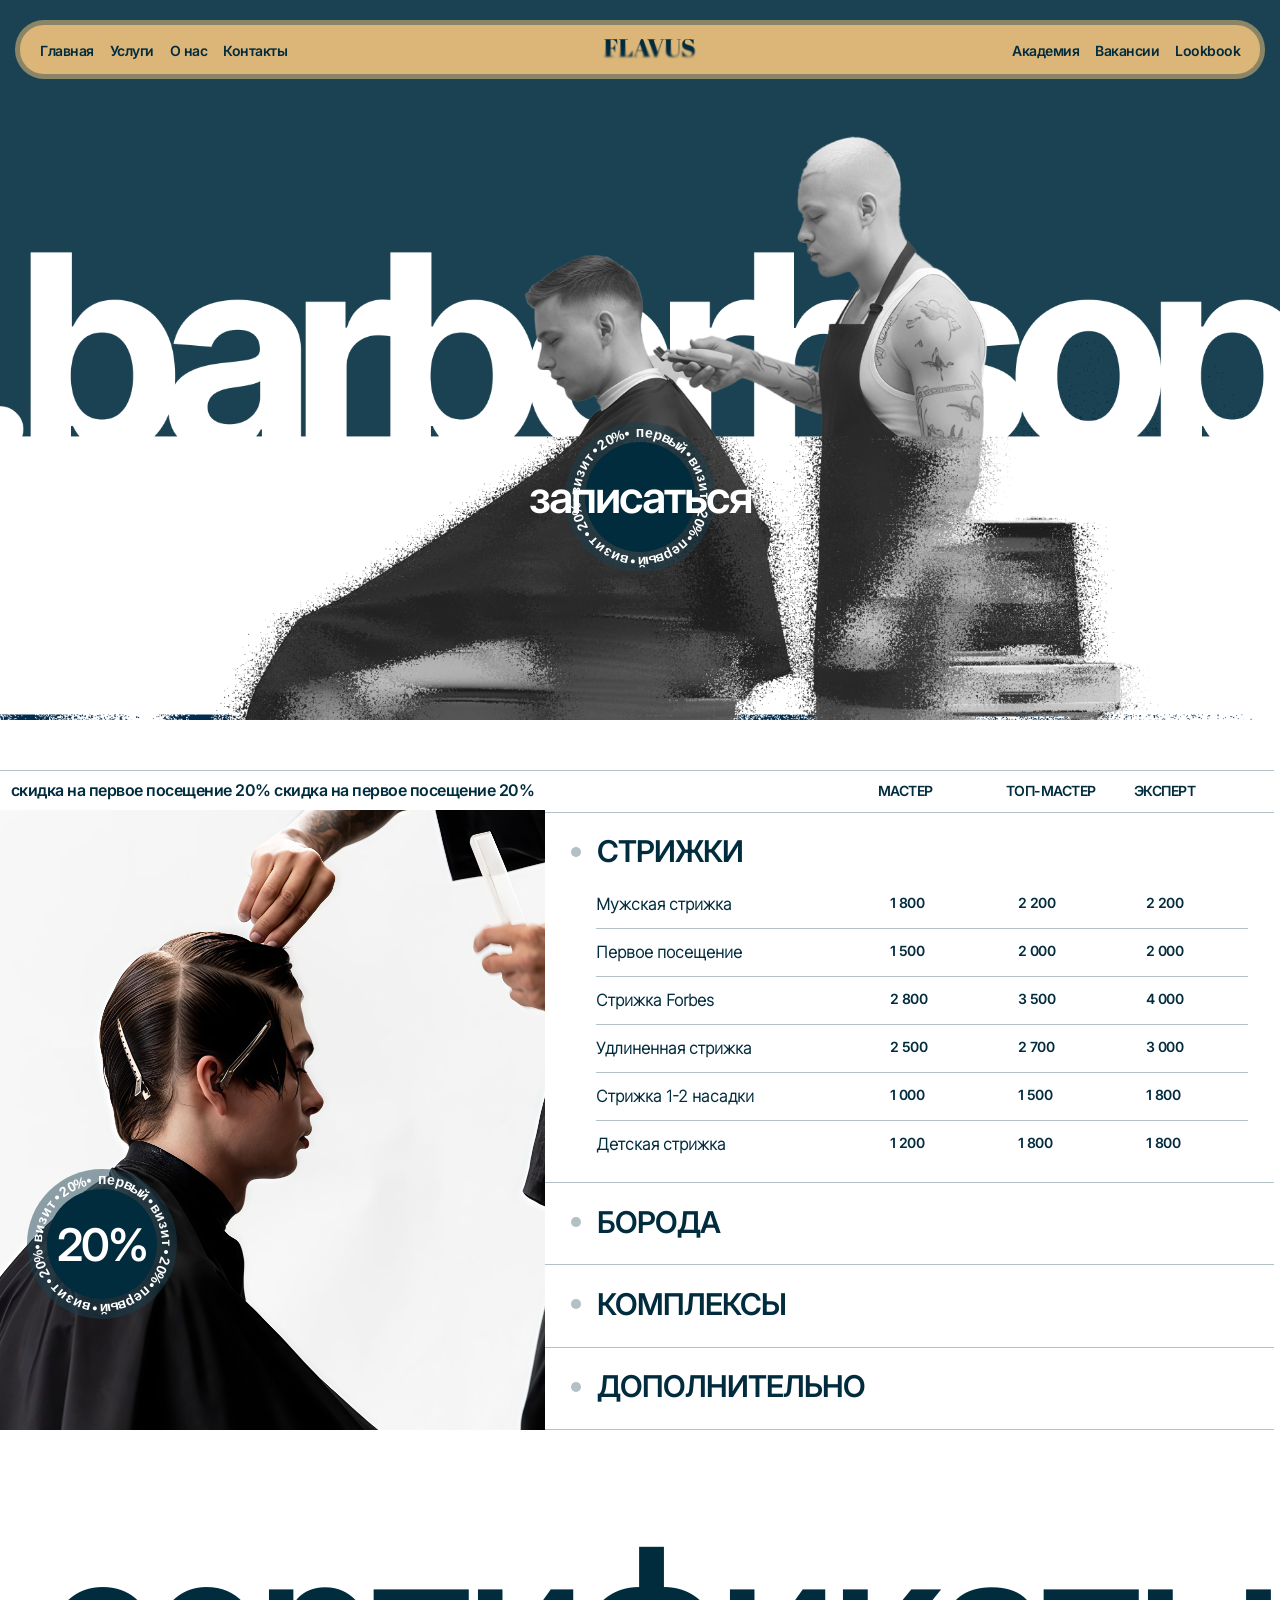
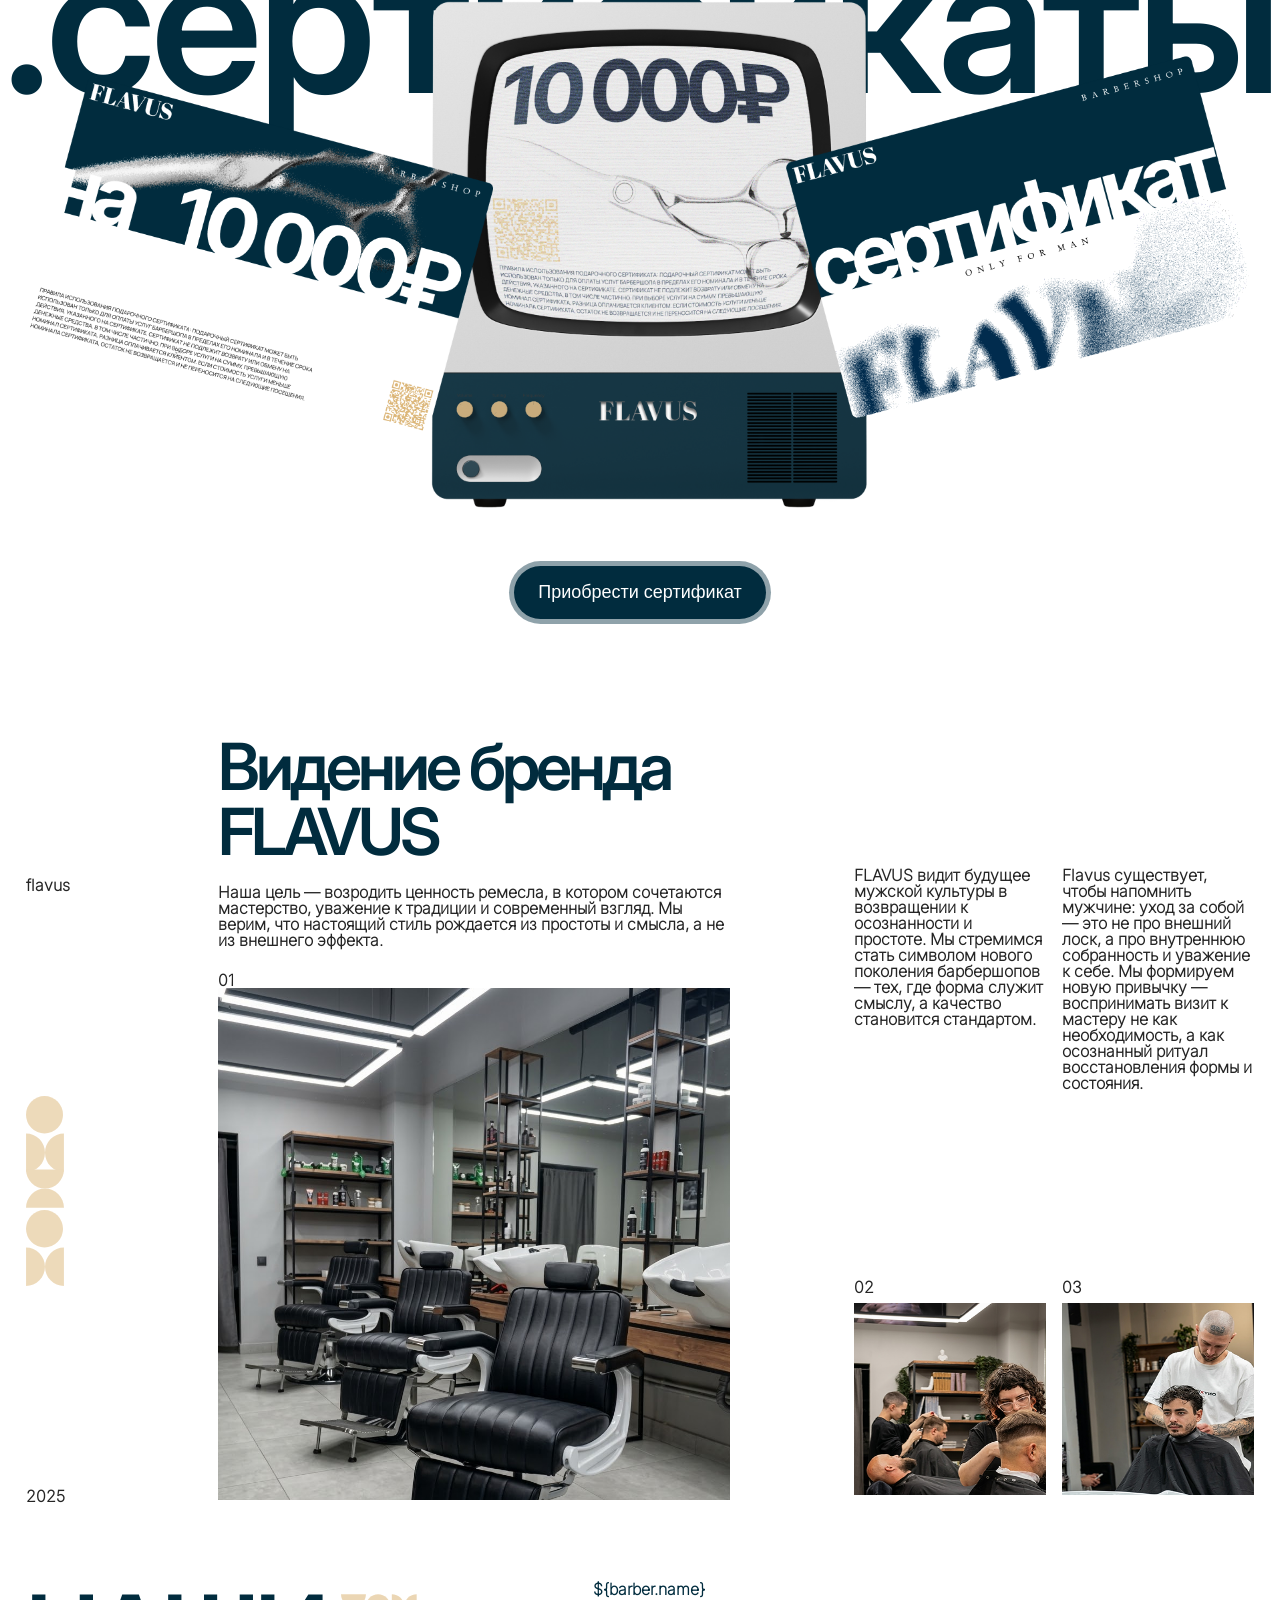
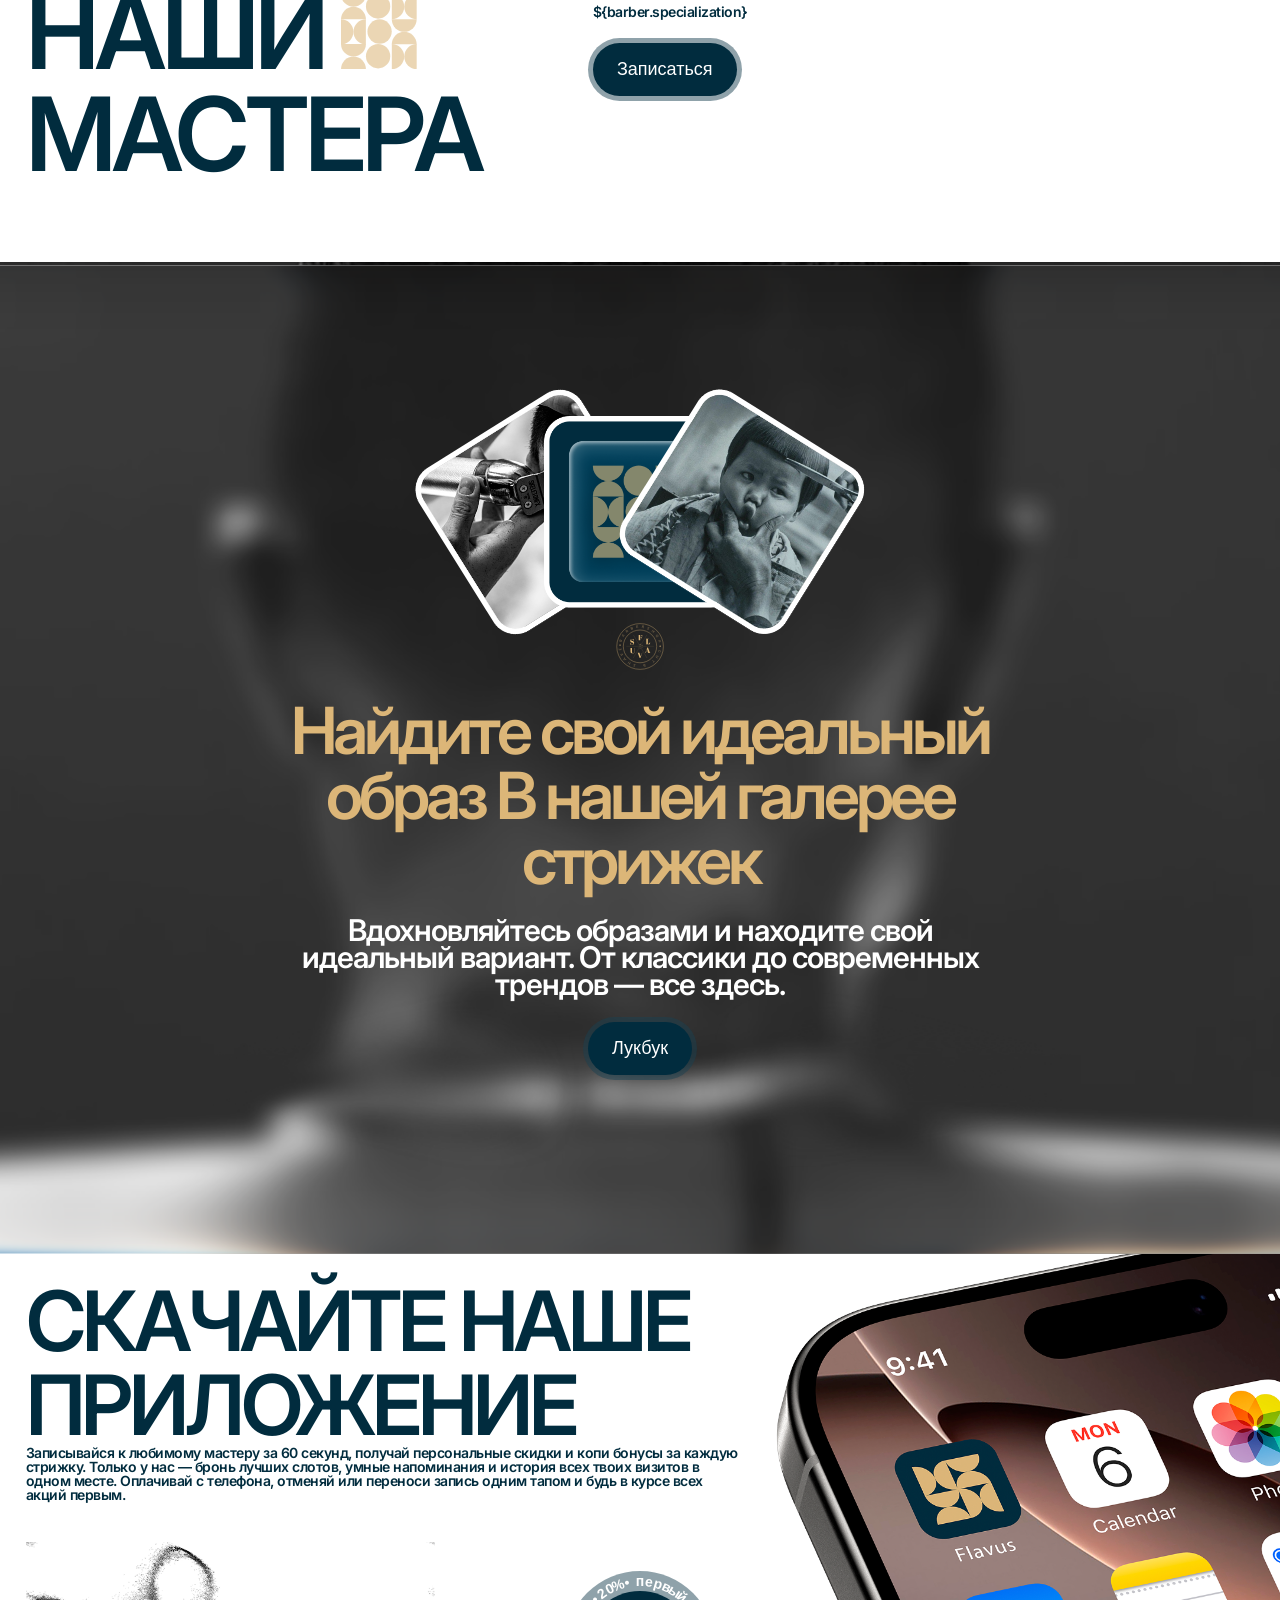
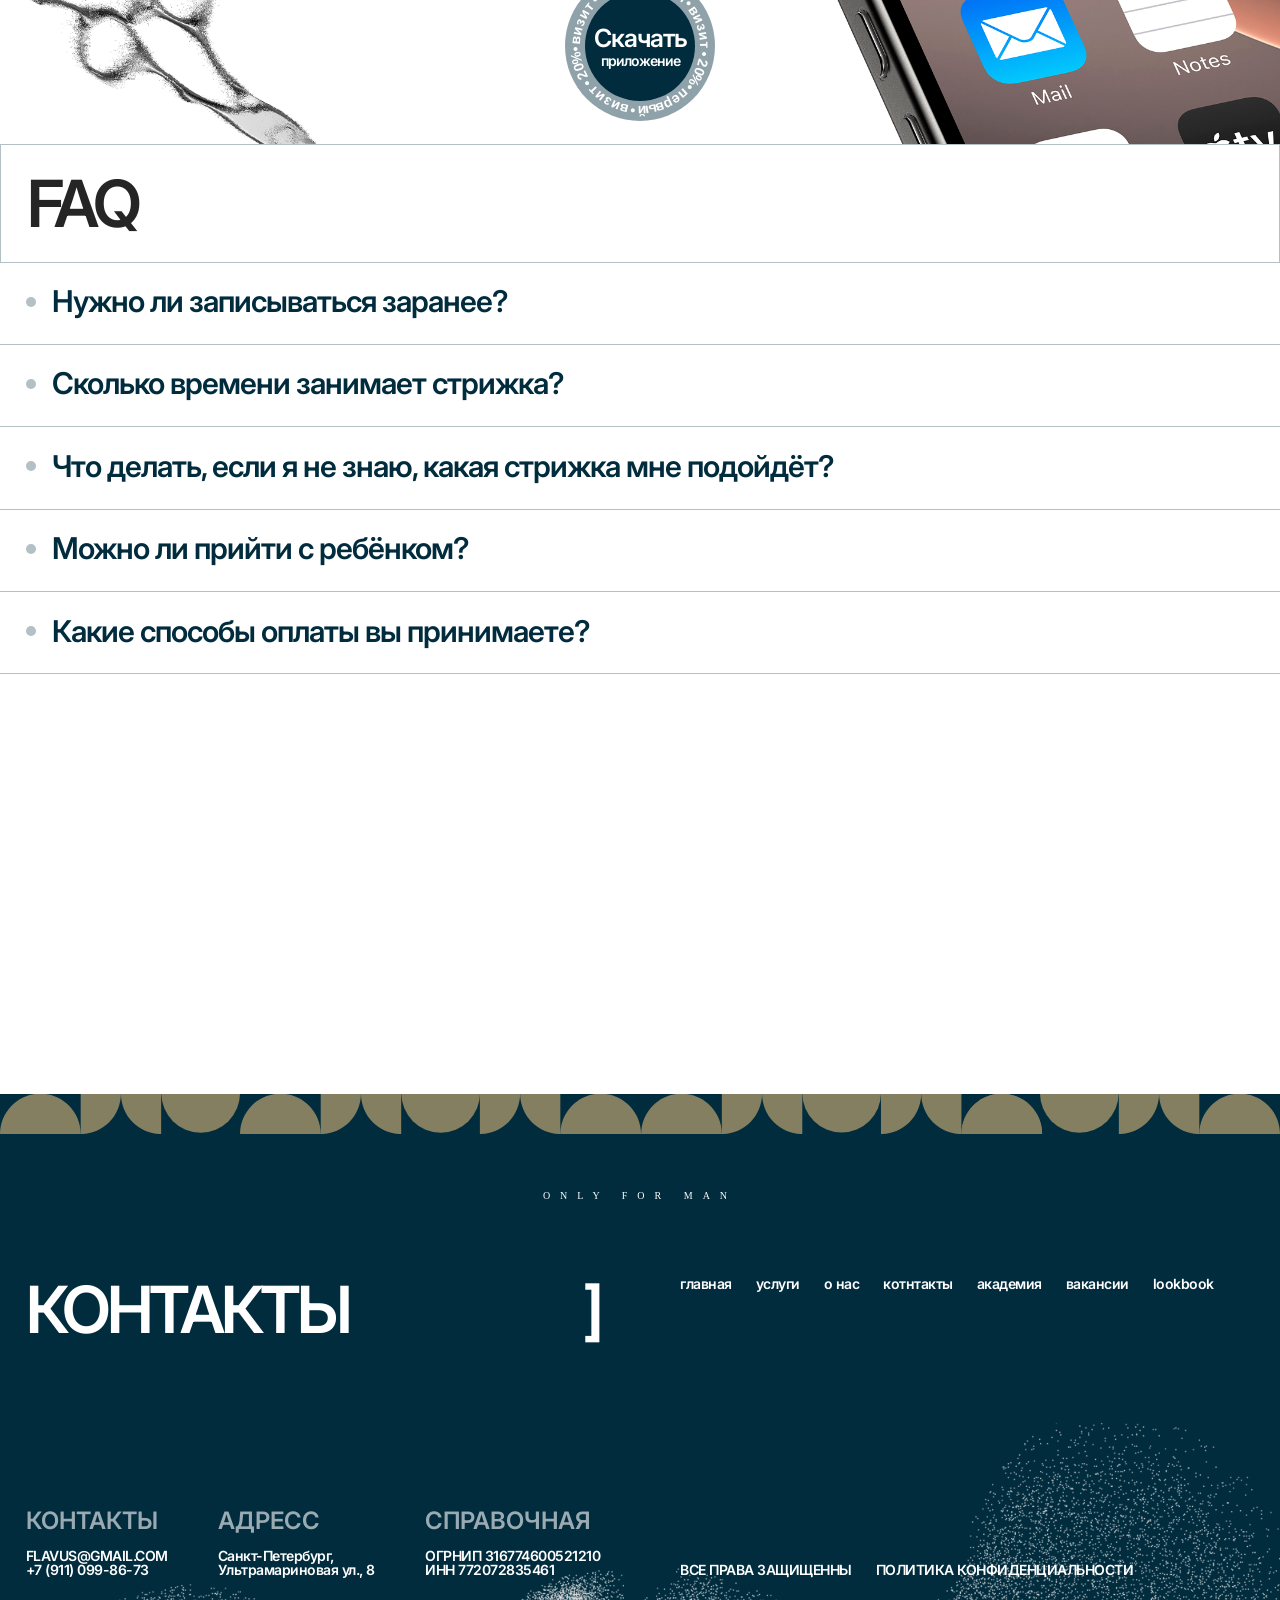
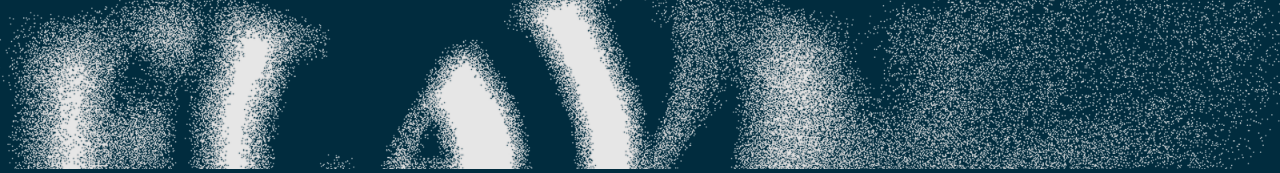
==== commit 55dd2f12: "up0.9" ====
--- a/index.html
+++ b/index.html
@@ -137,13 +137,24 @@
                         </button>
                     </div>
                 </div>
+
                 <div class="rg_price_blokc">
                     <div class="price-category-header rgij">
                         <div class="service-row_barber denied_border">
                             <div class="service-price-row">
                                 <div class="service-price"><h4>МАСТЕР</h4></div>
-                                <div class="service-price"><h4>ТОП-МАСТЕР</h4></div>
-                                <div class="service-price"><h4>ЭКСПЕРТ</h4></div>
+                                <div class="tooltip">
+                                    <div class="tooltiptext">
+                                        <h4>Топ-барберы Flavus — специалисты с многолетним опытом, регулярно повышающие квалификацию. ступень топа получают профессионалы, которые прошли единую сертификацию сети Flavus по оказанию услуг на высоком уровне.</h4>
+                                    </div>
+                                    <div class="service-price"><h4>ТОП-МАСТЕР</h4></div>
+                                </div>
+                                <div class="tooltip">
+                                    <div class="tooltiptext">
+                                        <h4>ЭКСПЕРТ - сертифицированный мастер Flavus с максимальной прокачкой на международном уровне. Более 3-х лет в профессии, глубокие знания в трихологии. ЭКСПЕРТ является лидером мнений в сфере, работает на лучших продуктах, завершая визит гостя экспресс-уходом для лица или премиальным мытьем головы.</h4>
+                                    </div>
+                                    <div class="service-price"><h4>ЭКСПЕРТ</h4></div>
+                                </div>
                             </div>
                         </div>
                     </div>
@@ -413,8 +424,9 @@
                         </div>
                         <img class="lookbook_logo" src="./src/assests/svg/logo_vector_look.svg" alt="">
                         <div class="content_hero">
-                            <h1 class="title_hero">Академия <br> Барберинга Flavus</h1>
-                            <h2 class="text_hero">Наши курсы созданы для тех, кто хочет не просто научиться стричь, но и развивать творческий подход к работе</h2>
+                            <h1 class="title_hero">Найдите свой идеальный образ В нашей галерее стрижек</h1>
+                            <h2 class="text_hero">Вдохновляйтесь образами и находите свой идеальный вариант. +От классики до современных трендов — все здесь.</h2>
                             <a href="lookbook.html"> <button class="primary_but">Лукбук</button></a>
                         </div>
                     </div>
--- a/src/style/main.css
+++ b/src/style/main.css
@@ -11,6 +11,7 @@
 @import "./components/grid_edu.css";
 @import "/src/style/components/swithes.css";
 @import "/src/style/components/hover_brlist.css";
+@import "./components/tootlip.css";
 body{
     margin: 0 auto;
     max-width: 1920px;
--- a/src/style/pages/index.css
+++ b/src/style/pages/index.css
@@ -432,6 +432,45 @@
     display: flex;
     flex-direction: column;
 }
+
+
+
+
+
+
+
+
+/* .weifhoiwefowiehf {
+    display: flex;
+    max-width: 30vw;
+    margin: 0 auto;
+    overflow: hidden;
+}
+ 
+.stroke__item {
+    flex-shrink: 0;
+    font-size: clamp(1.125rem, 0.8023rem + 1.2064vw, 2.25rem);
+    line-height: 1.5;
+    font-weight: 900;
+    text-transform: uppercase;
+    animation: running-animation 20s linear infinite;
+    white-space: nowrap;
+}
+ 
+@keyframes running-animation {
+    0% {
+        transform: translateZ(0);
+    }
+ 
+    100% {
+        transform: translate3d(-100%, 0, 0);
+    }
+} */
+
+
+
+
+
 @media screen and (max-width: 834px){
     .background_block {
         width: 100%;
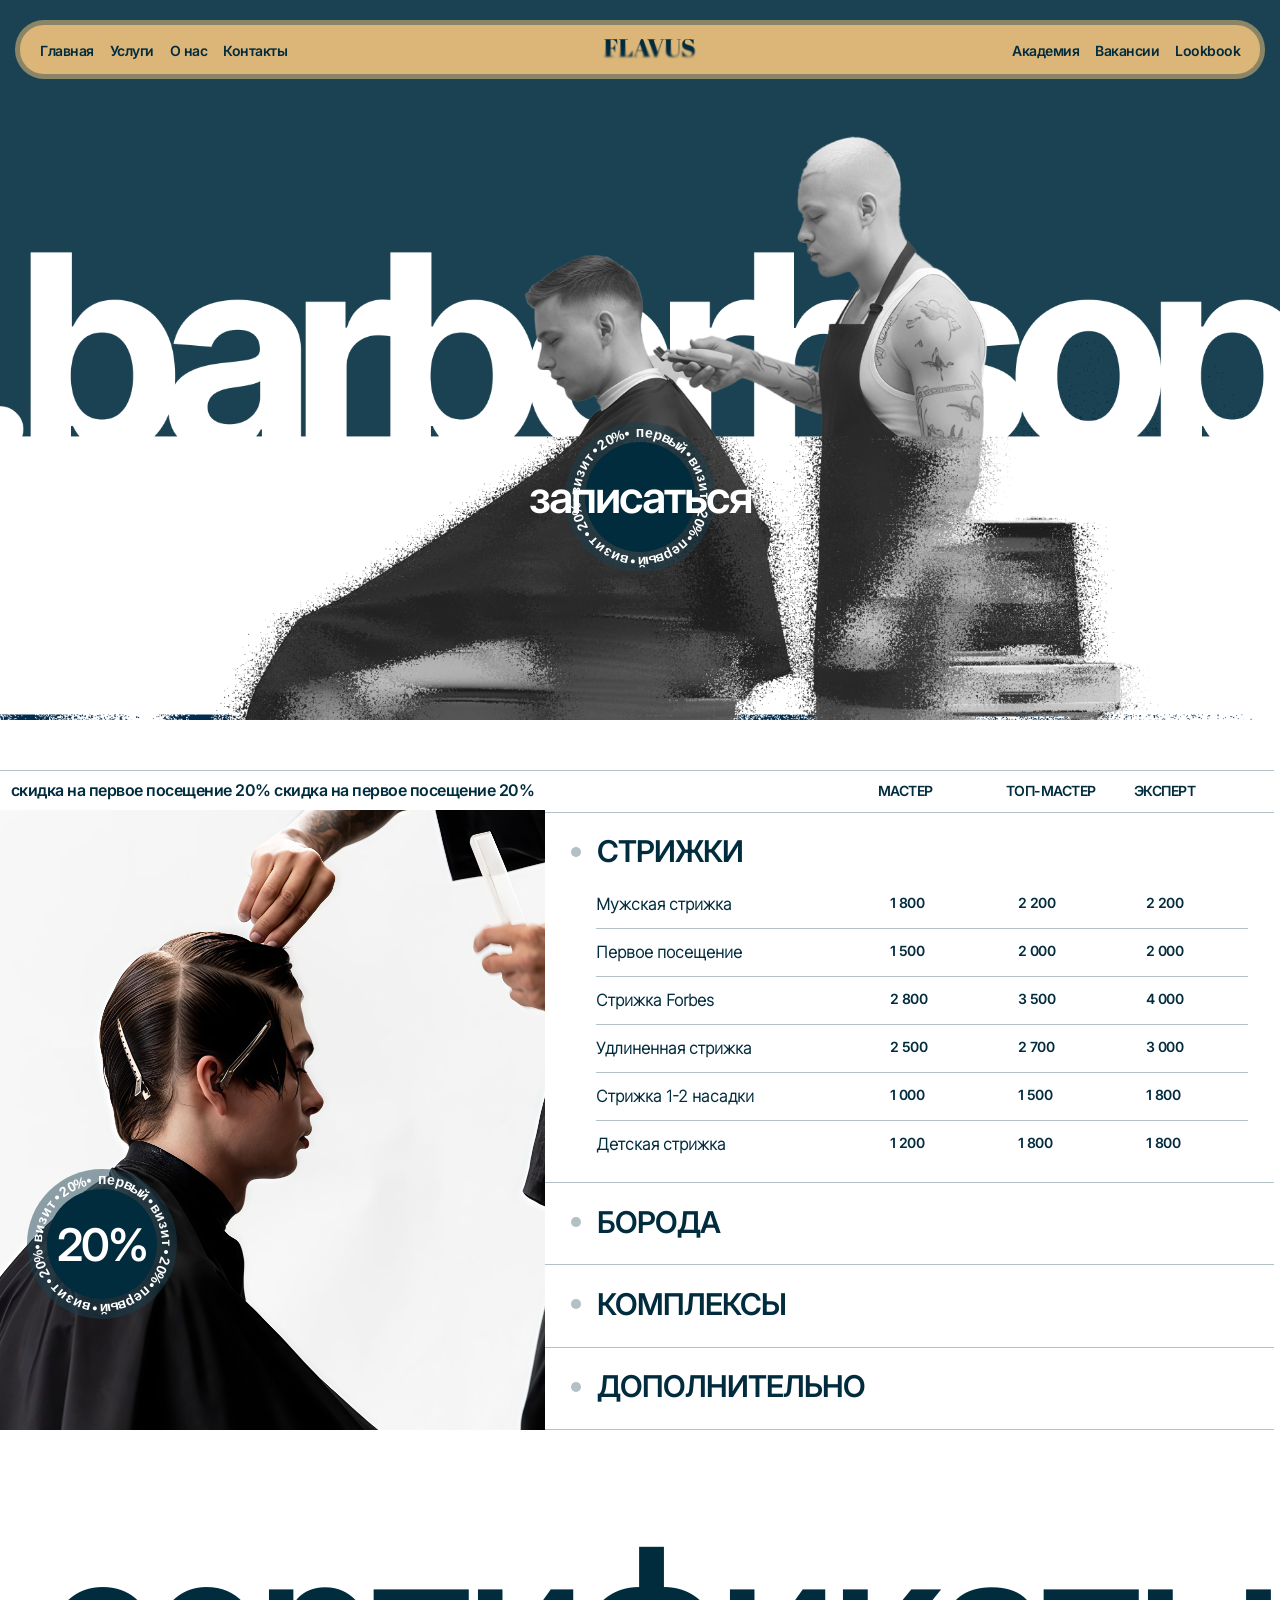
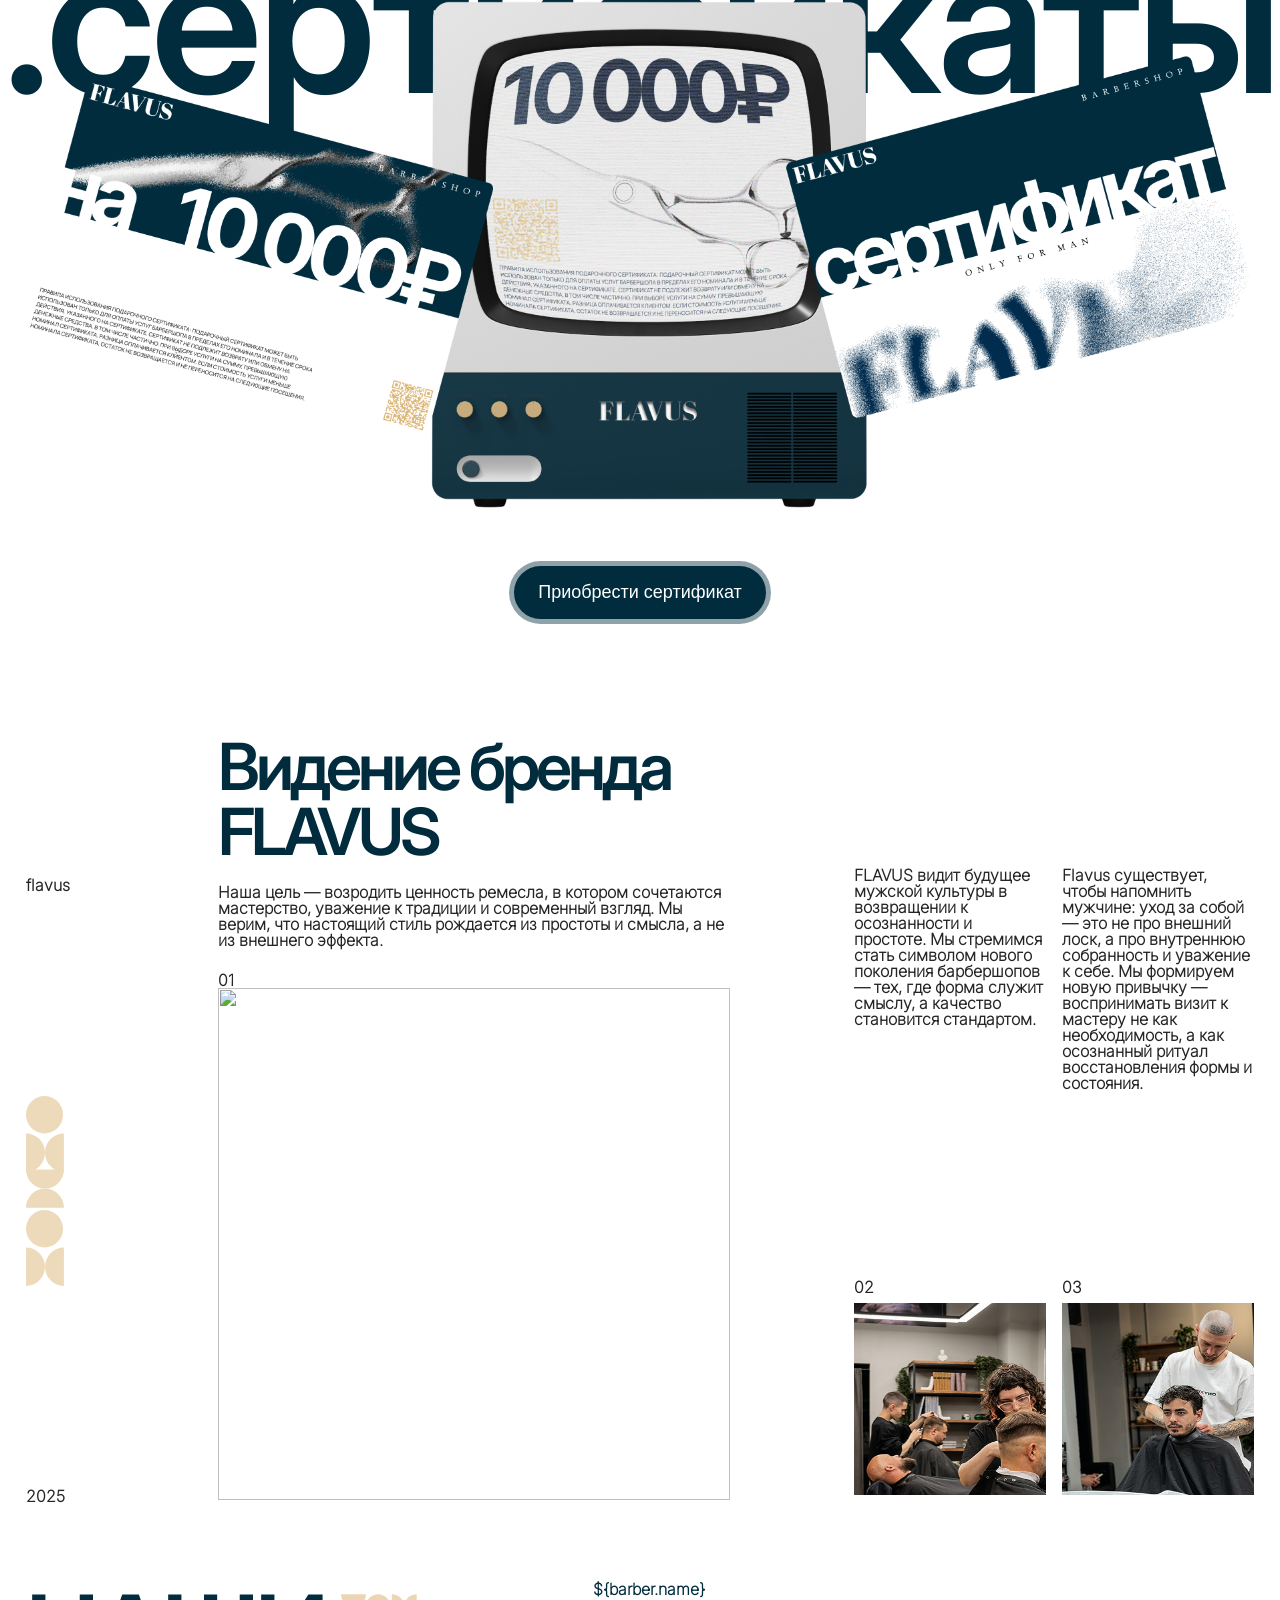
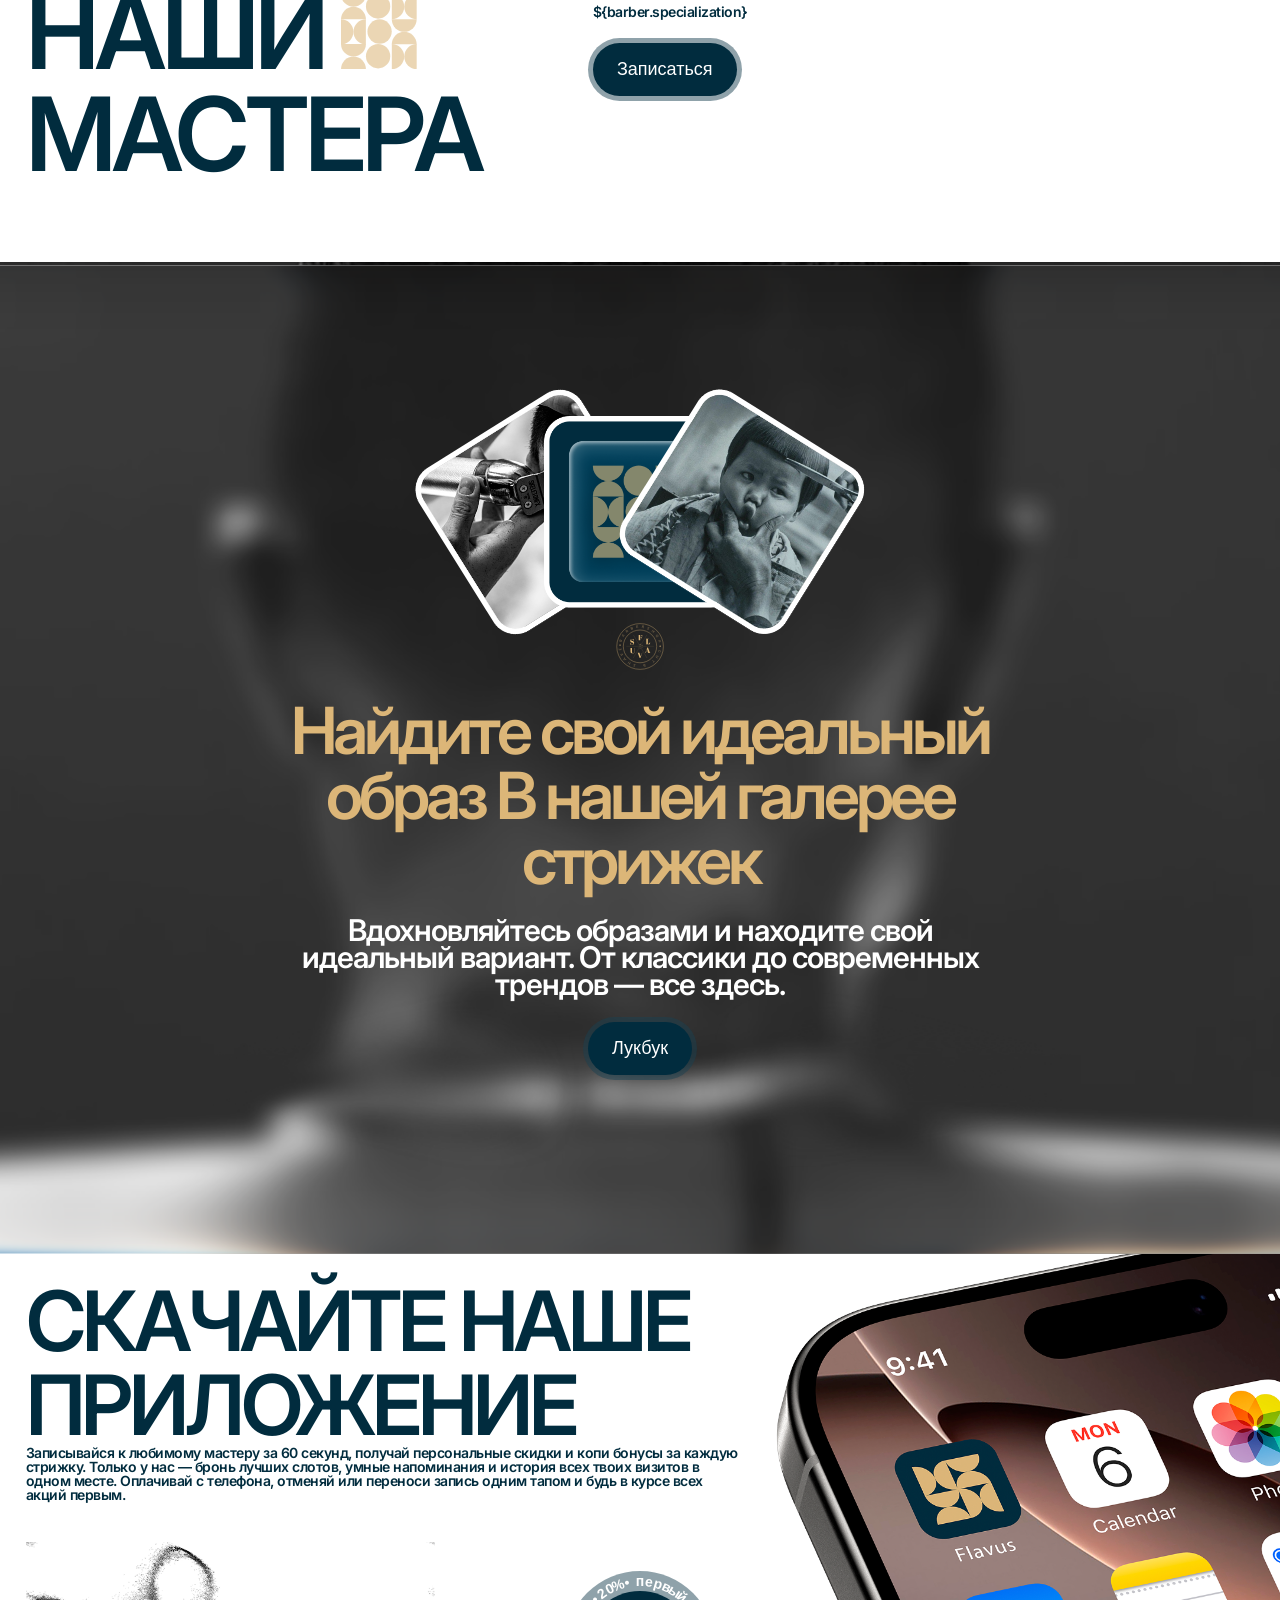
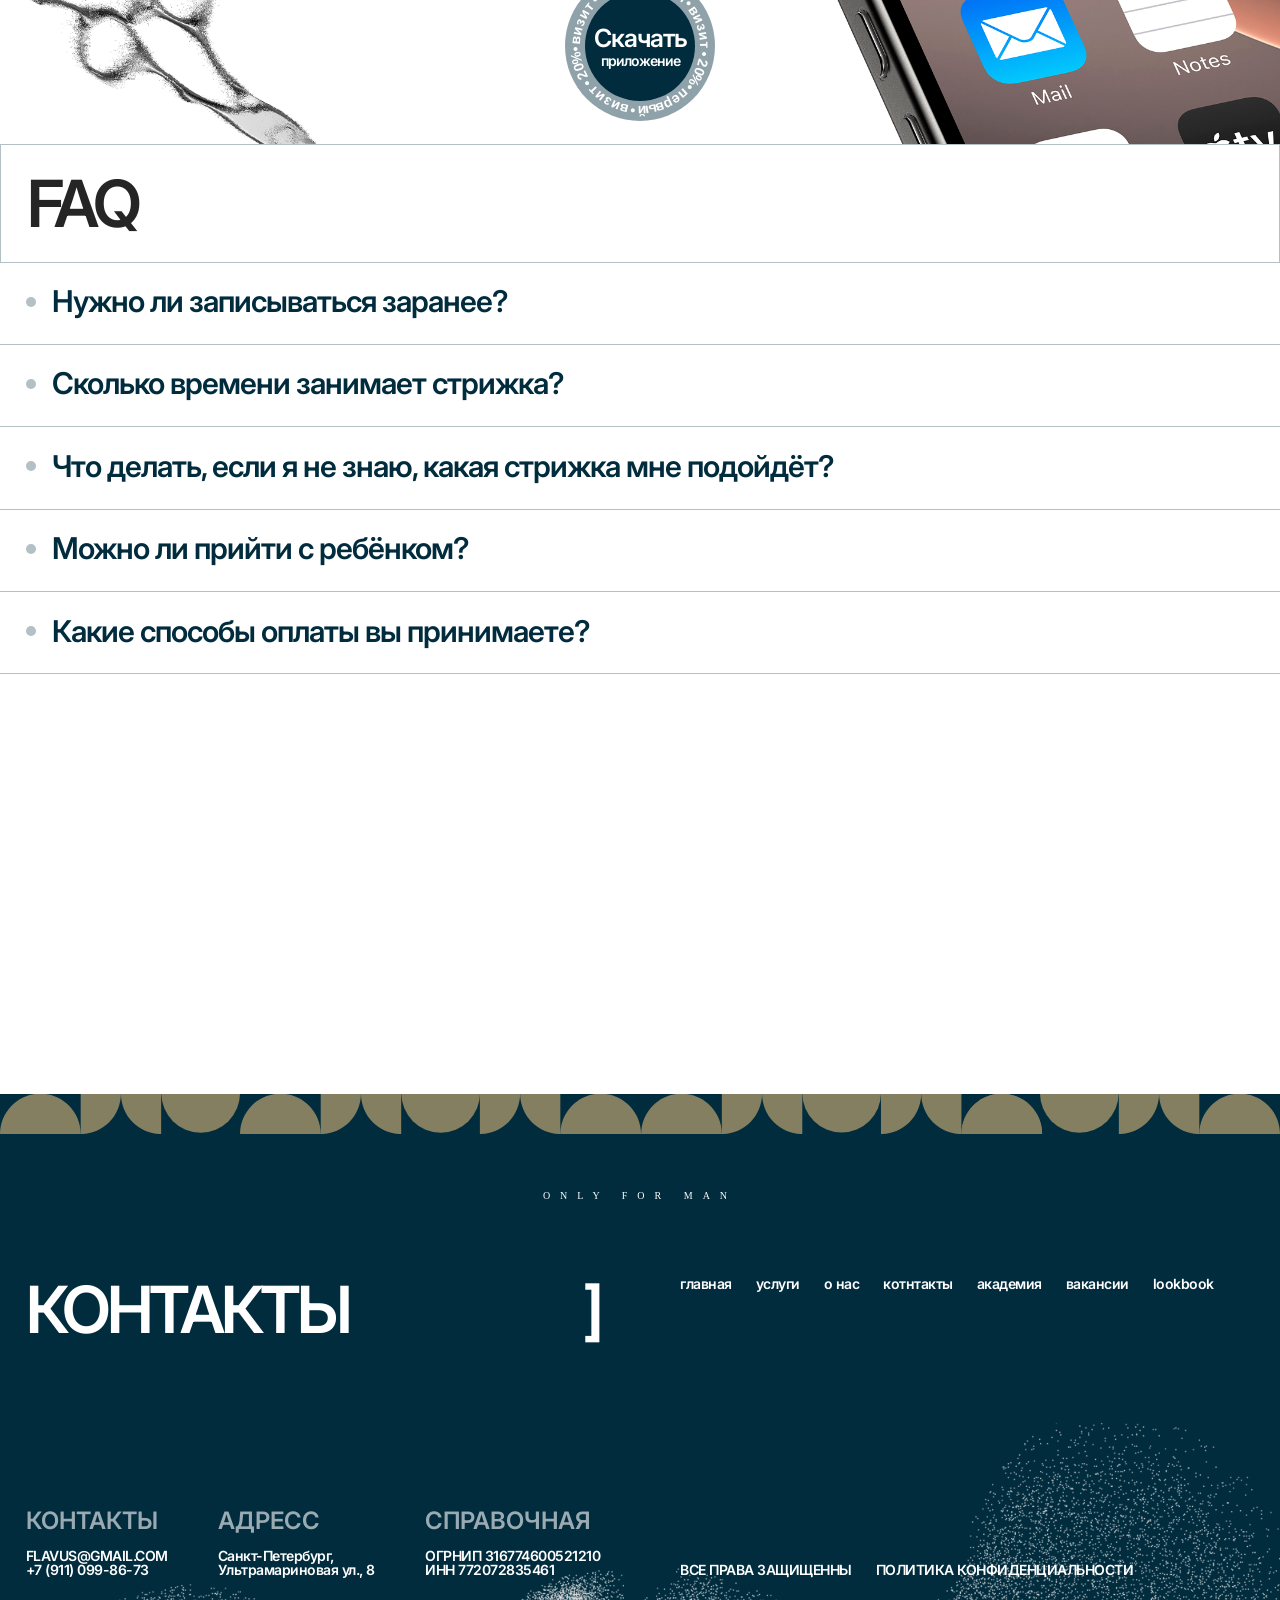
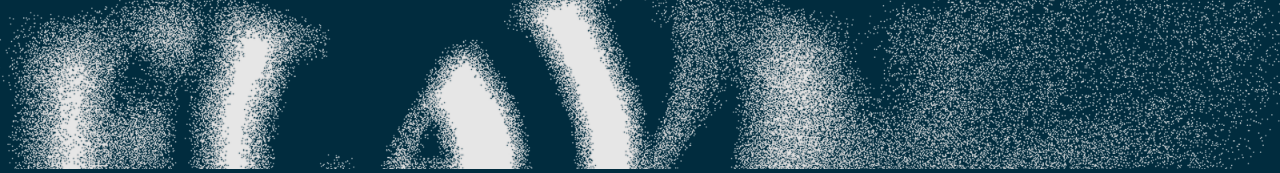
==== commit 017609c1: "up0.10" ====
--- a/index.html
+++ b/index.html
@@ -362,7 +362,7 @@
                                 <h5 style="padding-bottom: 24px;">Наша цель — возродить ценность ремесла, в котором сочетаются мастерство, уважение к традиции и современный взгляд. Мы верим, что настоящий стиль рождается из простоты и смысла, а не из внешнего эффекта. </h5>
                                 <div class="picture">
                                     <h5>01</h5>
-                                    <img src="/src/assests/img/picture_shop.png" alt="">
+                                    <img src="/src/assests/img/picture_shop." alt="">
                                 </div>
                             </div>
                         </div>
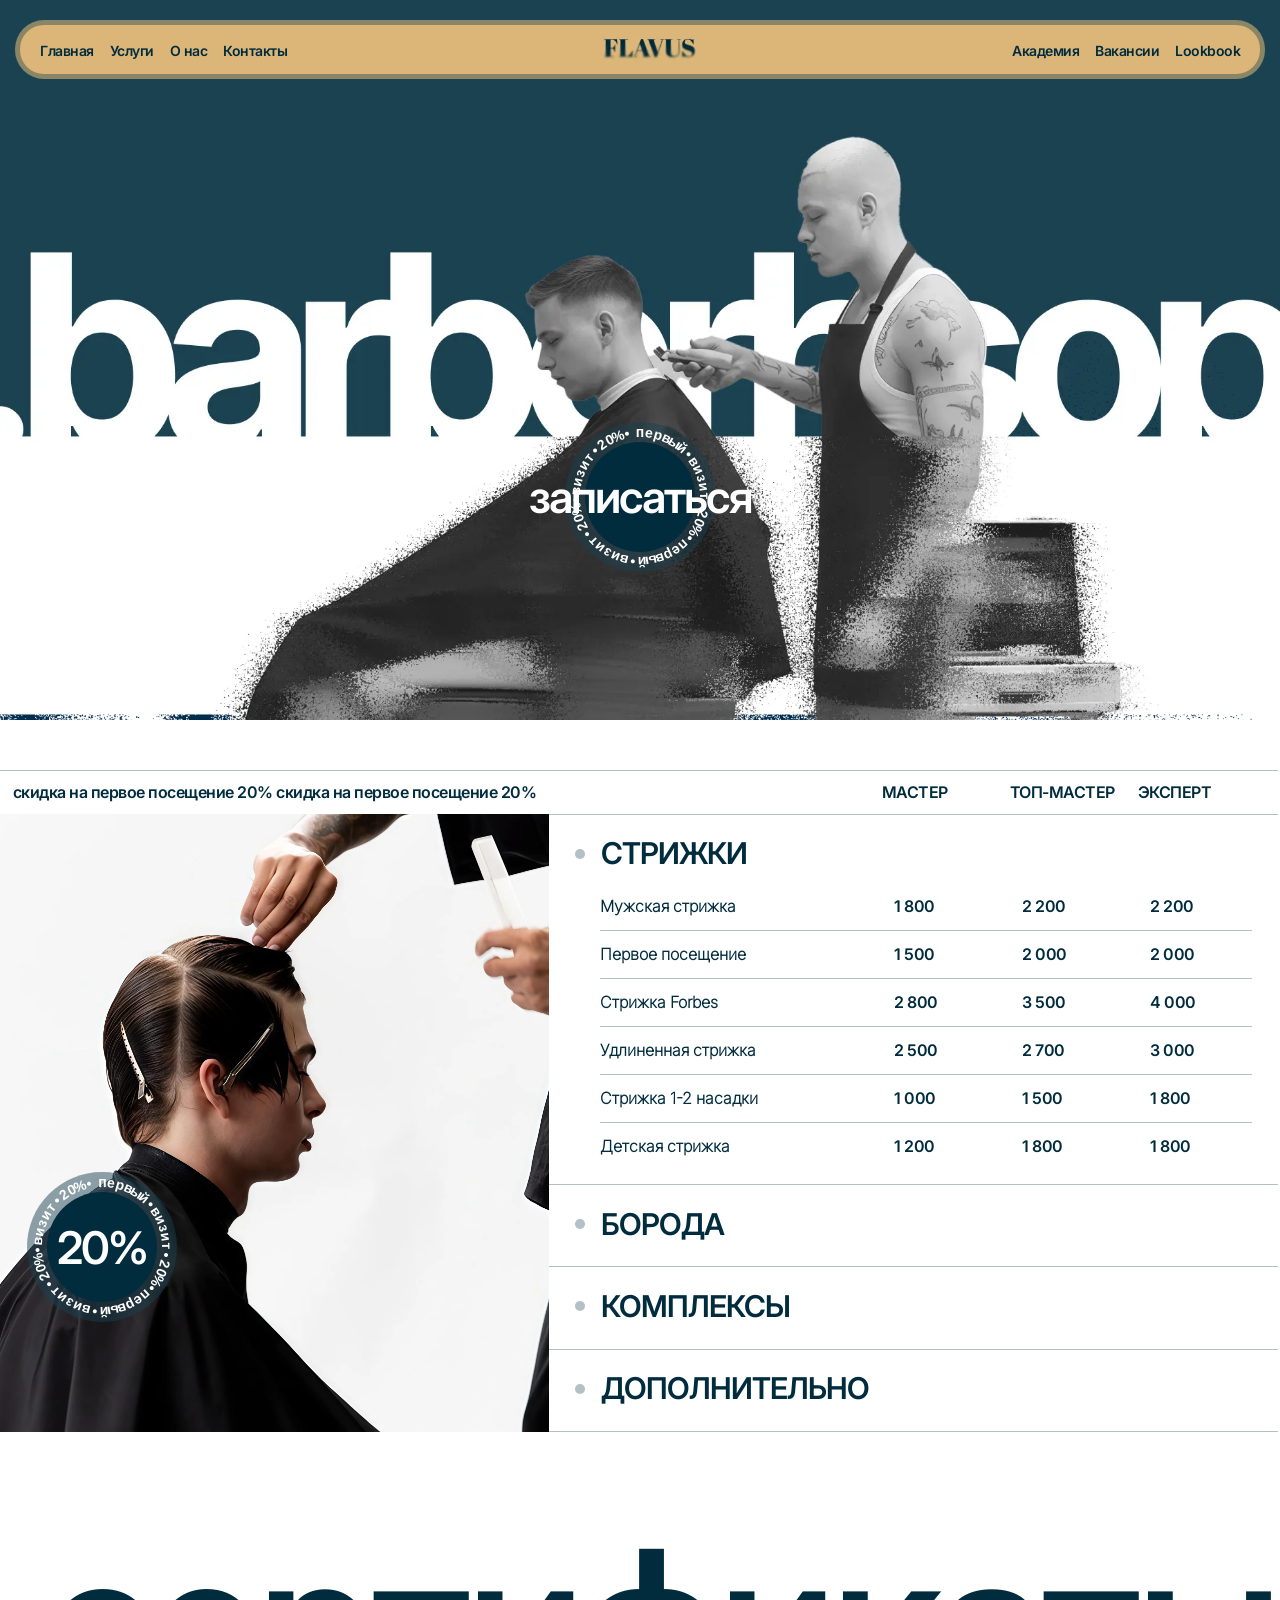
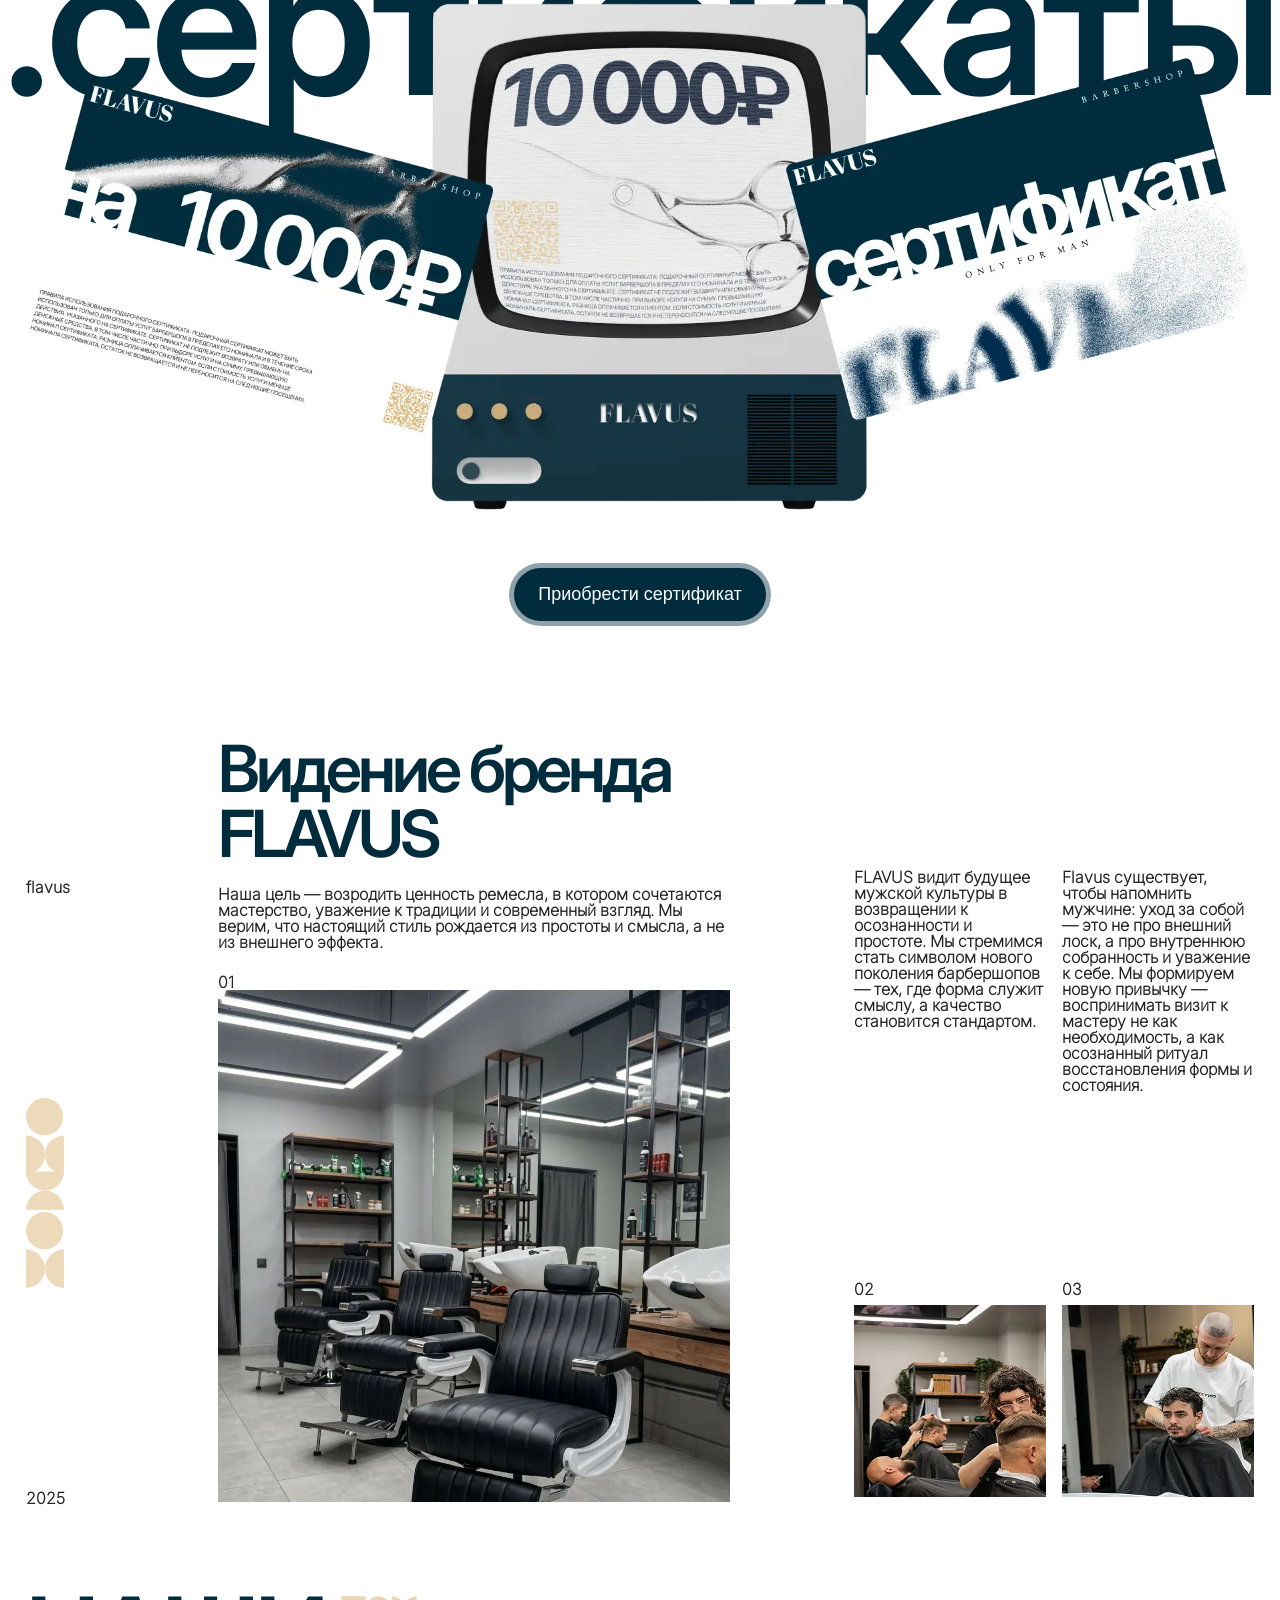
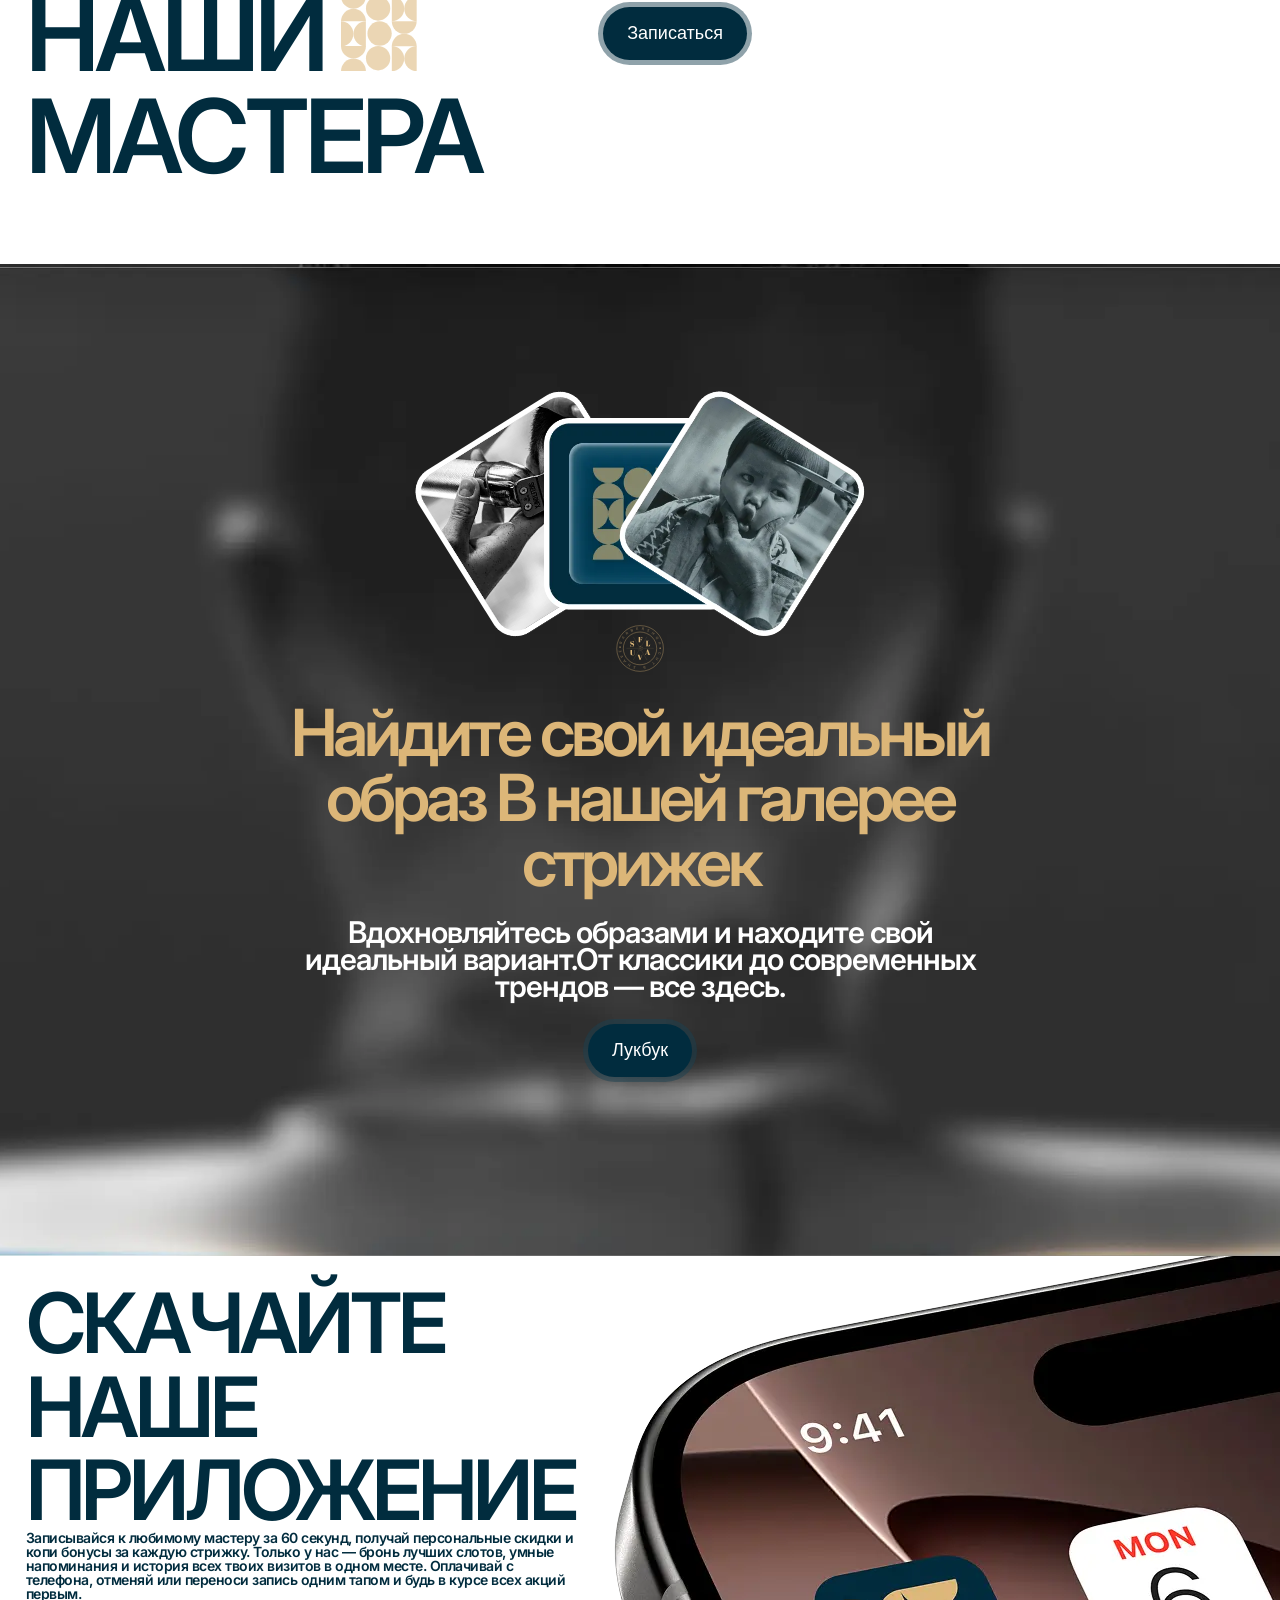
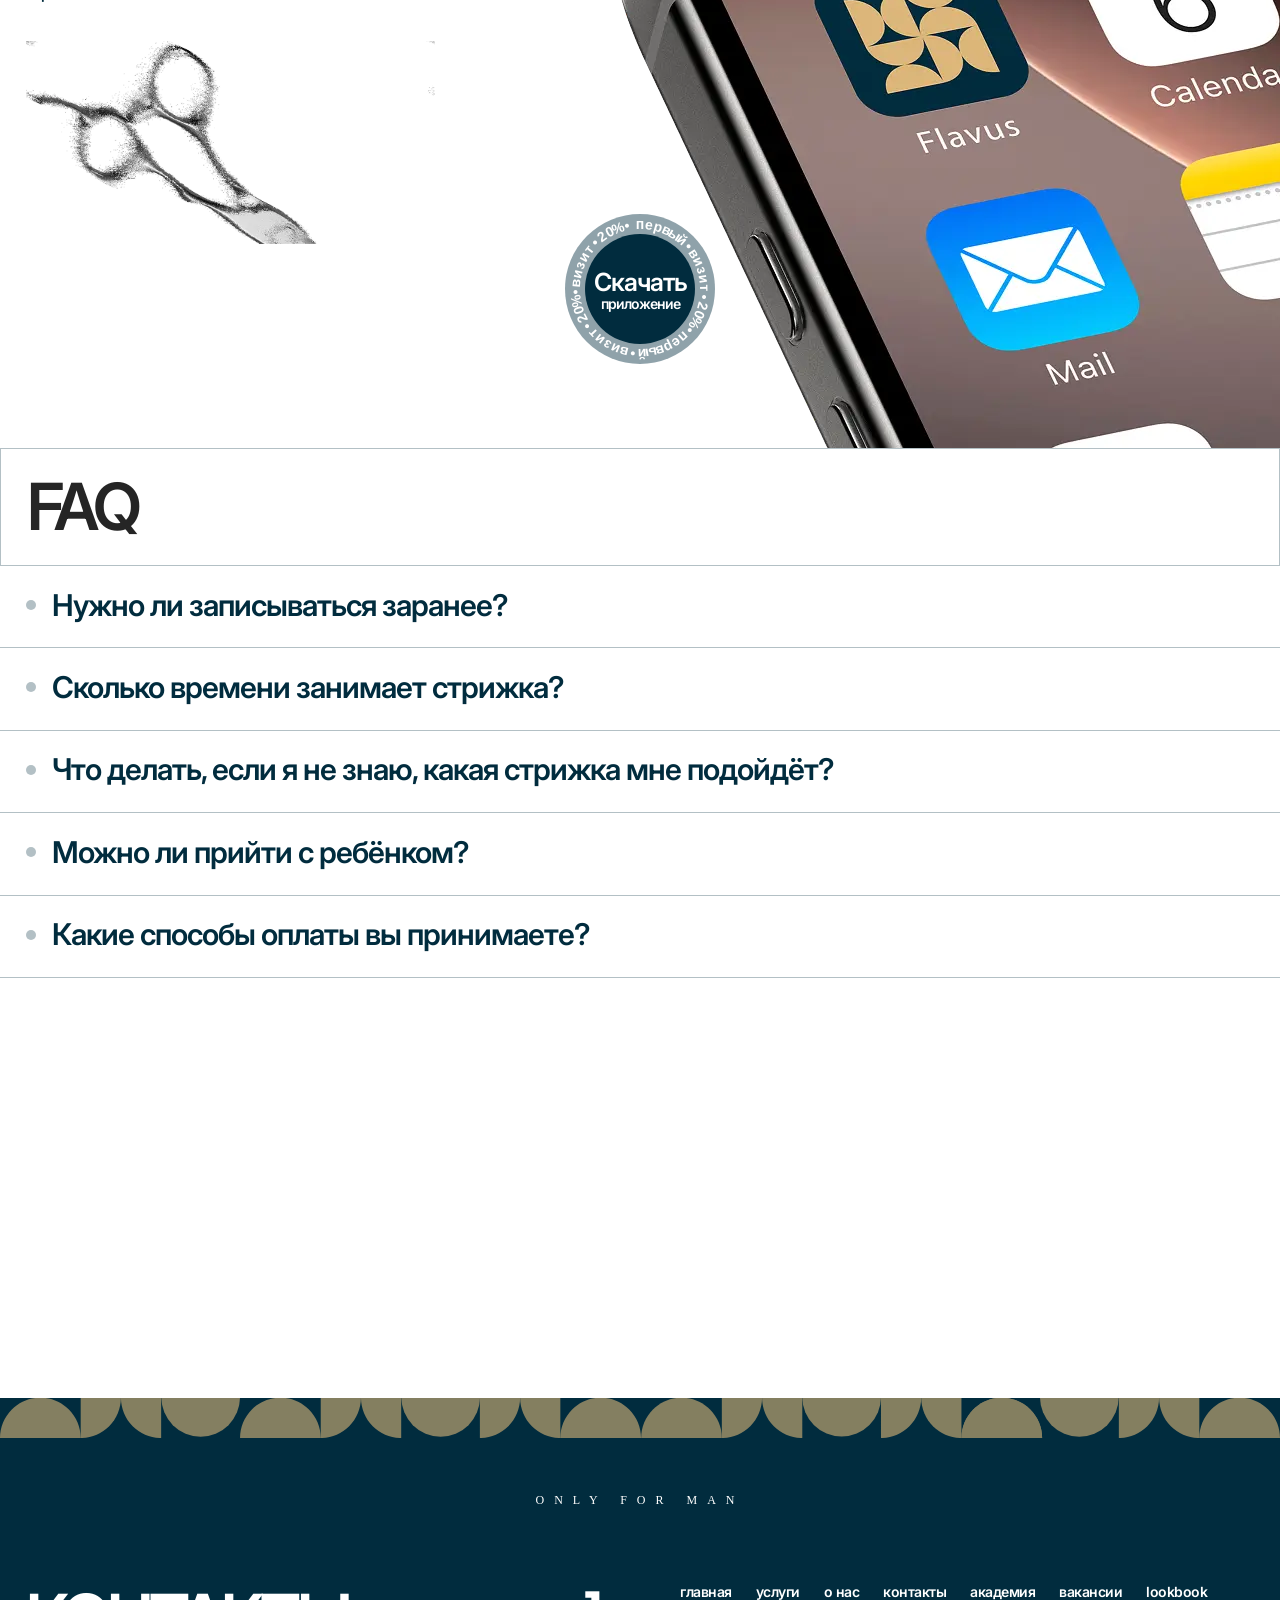
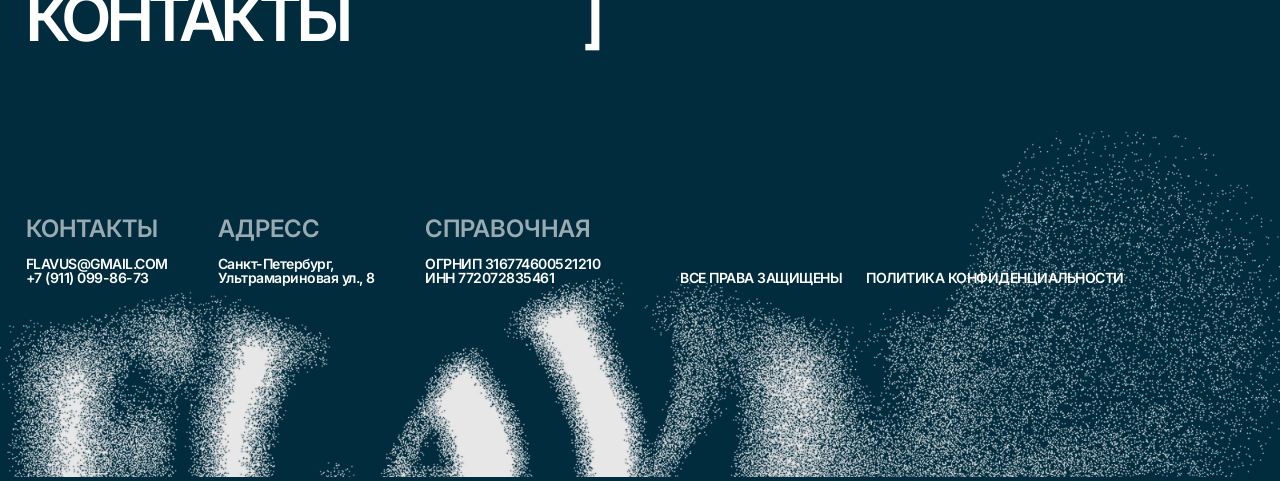
==== commit 4460bdc4: "up0.11" ====
--- a/index.html
+++ b/index.html
@@ -1,23 +1,61 @@
 <!DOCTYPE html>
-<html lang="en">
+<html lang="ru">
 <head>
     <meta charset="UTF-8">
-    <meta name="viewport" content="width=device-width, initial-scale=1.0">
+    <meta name="viewport" content="width=device-width, initial-scale=1.0, viewport-fit=cover">
+    <meta http-equiv="X-UA-Compatible" content="IE=edge">
+    <meta name="format-detection" content="telephone=no">
+    <meta name="description" content="Барбершоп Flavus в Санкт-Петербурге — мужские стрижки, оформление бороды, уход. Запись онлайн, скидка 20% на первый визит. Ул. Ультрамариновая, 8.">
+    <meta name="keywords" content="барбершоп, мужская стрижка, борода, Санкт-Петербург, Flavus, запись к барберу, стрижка бороды, детская стрижка, маникюр мужской">
+    <meta name="robots" content="index, follow, max-image-preview:large, max-snippet:-1, max-video-preview:-1">
+    <meta name="author" content="Flavus">
+    <meta name="geo.region" content="RU-SPE">
+    <meta name="geo.placename" content="Санкт-Петербург">
+    <link rel="canonical" href="https://flavus.ru/">
+    <link rel="alternate" hreflang="ru" href="https://flavus.ru/">
+    <link rel="alternate" hreflang="x-default" href="https://flavus.ru/">
+    <link rel="preconnect" href="https://api-maps.yandex.ru" crossorigin>
+    <link rel="preconnect" href="https://api.yclients.com" crossorigin>
+    <link rel="dns-prefetch" href="https://ipinfo.io">
+    <link rel="icon" type="image/png" sizes="32x32" href="./src/assests/img/deployseo/favicon_32.webp">
+    <link rel="icon" type="image/png" sizes="16x16" href="./src/assests/img/deployseo/favicon_16.webp">
+    <link rel="apple-touch-icon" sizes="180x180" href="./src/assests/img/deployseo/apple-touch-icon.webp">
+    <link rel="manifest" href="./deployseo/site.webmanifest">
+    <meta name="theme-color" content="#012C3E">
+    <meta name="msapplication-TileColor" content="#012C3E">
+    <meta property="og:type" content="website">
+    <meta property="og:url" content="https://flavus.ru/">
+    <meta property="og:title" content="Барбершоп Flavus — мужские стрижки в Санкт-Петербурге">
+    <meta property="og:description" content="Мужские стрижки, борода, уход. Скидка 20% на первый визит. Запись онлайн. Ул. Ультрамариновая, 8.">
+    <meta property="og:image" content="https://flavus.ru/src/assests/img/deployseo/banner.webp">
+    <meta property="og:image:width" content="1200">
+    <meta property="og:image:height" content="630">
+    <meta property="og:image:alt" content="Барбершоп Flavus — Санкт-Петербург">
+    <meta property="og:locale" content="ru_RU">
+    <meta property="og:site_name" content="Flavus">
+    <meta name="twitter:card" content="summary_large_image">
+    <meta name="twitter:title" content="Барбершоп Flavus — мужские стрижки в Санкт-Петербурге">
+    <meta name="twitter:description" content="Мужские стрижки, борода, уход. Скидка 20% на первый визит. Запись онлайн.">
+    <meta name="twitter:image" content="https://flavus.ru/src/assests/img/deployseo/banner.webp">
+    <meta name="twitter:image:alt" content="Барбершоп Flavus — Санкт-Петербург">
     <link rel="stylesheet" href="./src/style/main.css">
     <link rel="stylesheet" href="./src/style/pages/index.css">
-    <script src="https://api-maps.yandex.ru/2.1/?apikey=ваш API-ключ&lang=ru_RU" type="text/javascript"></script>
-    <title>Барбершоп Flavus</title>
+    <title>Барбершоп Flavus — мужские стрижки в Санкт-Петербурге | Запись онлайн</title>
+    <script type="application/ld+json">
+    {{"@context":"https://schema.org","@graph":[{"@type":"WebSite","@id":"https://flavus.ru/#website","url":"https://flavus.ru","name":"Flavus"},{"@type":"BarberShop","@id":"https://flavus.ru/#organization","name":"Flavus","url":"https://flavus.ru","logo":{"@type":"ImageObject","url":"https://flavus.ru/src/assests/img/deployseo/android-chrome-512x512.webp"},"image":"https://flavus.ru/src/assests/img/deployseo/banner.webp","telephone":"+7-911-099-86-73","email":"flavus@gmail.com","address":{"@type":"PostalAddress","streetAddress":"ул. Ультрамариновая, 8","addressLocality":"Санкт-Петербург","addressCountry":"RU"},"geo":{"@type":"GeoCoordinates","latitude":59.905962,"longitude":30.440792},"priceRange":"₽₽","openingHoursSpecification":[{"@type":"OpeningHoursSpecification","dayOfWeek":["Monday","Tuesday","Wednesday","Thursday","Friday","Saturday","Sunday"],"opens":"10:00","closes":"22:00"}]},{"@type":"WebPage","@id":"https://flavus.ru/#webpage","url":"https://flavus.ru/","name":"Барбершоп Flavus — мужские стрижки в Санкт-Петербурге","description":"Мужские стрижки, оформление бороды, уход. Запись онлайн, скидка 20% на первый визит.","isPartOf":{"@id":"https://flavus.ru/#website"},"about":{"@id":"https://flavus.ru/#organization"},"breadcrumb":{"@id":"https://flavus.ru/#breadcrumb"}},{"@type":"BreadcrumbList","@id":"https://flavus.ru/#breadcrumb","itemListElement":[{"@type":"ListItem","position":1,"name":"Главная","item":"https://flavus.ru/"}]}]}
+    </script>
 </head>
 <body>
+    <a href="#main" class="skip-link">Перейти к содержимому</a>
     <div class="wrapper">
         <header>
             <div class="header_container">
             </div>
         </header>
-        <main>
+        <main id="main">
             <div class="hero_container">
                 <div class="background_block">
-                    <a class="buttonsrcleposition" href="https://b1172214.yclients.com/company/1075535/personal/menu?o=">
+                    <a class="buttonsrcleposition" href="https://b1172214.yclients.com/company/1075535/personal/menu?o=" rel="noopener noreferrer" target="_blank">
                         <button class="button">
                             <p class="button__text">
                             <span style="--index:0;">п</span>
@@ -72,7 +110,7 @@
                     </a>
                 </div>         
             </div>
-            <div class="price_acc_blocs">
+            <div id="services" class="price_acc_blocs">
                 <div class="le_price_blokc">
                     <div class="price-category-header">
                         <div class="service-row_barberimg denied_border">
@@ -80,10 +118,10 @@
                         </div>
                     </div>
                     <div class="price_category_img">
-                        <img src="/src/assests/img/price_catecory/haircut.png" alt="">
-                        <img src="/src/assests/img/price_catecory/bread_cut.png" alt="">
-                        <img src="/src/assests/img/price_catecory/complex.png" alt="">
-                        <img src="/src/assests/img/price_catecory/additction.png" alt="">
+                        <img src="/src/assests/img/price_catecory/haircut.webp" alt="Стрижки" loading="lazy" width="400" height="300">
+                        <img src="/src/assests/img/price_catecory/bread_cut.webp" alt="Борода" loading="lazy" width="400" height="300">
+                        <img src="/src/assests/img/price_catecory/complex.webp" alt="Комплексы" loading="lazy" width="400" height="300">
+                        <img src="/src/assests/img/price_catecory/additction.webp" alt="Дополнительно" loading="lazy" width="400" height="300">
                         <button class="button buttonserclediscount">
                             <p class="button__text">
                             <span style="--index:0;">п</span>
@@ -343,12 +381,12 @@
                     <div class="sertificate_content">
                         <h1 class="titlesertificates">.сертификаты</h1>
                         <div class="srtificatetop"></div>
-                        <!-- <img src="./src/assests/img/tv_sertificate.png" alt="сертификат телевизонр"> -->
+                        <!-- <img src="./src/assests/img/tv_sertificate.webp" alt="сертификат телевизонр"> -->
                         <a href="#form"> <button class="primary_but">Приобрести сертификат</button></a>
                     </div>
                 </div>
             </div>
-            <div class="eye_brand">
+            <div id="about" class="eye_brand">
                 <div class="eye_container">
                     <div class="eye_content">
                         <div class="leftblokc">
@@ -362,7 +400,7 @@
                                 <h5 style="padding-bottom: 24px;">Наша цель — возродить ценность ремесла, в котором сочетаются мастерство, уважение к традиции и современный взгляд. Мы верим, что настоящий стиль рождается из простоты и смысла, а не из внешнего эффекта. </h5>
                                 <div class="picture">
                                     <h5>01</h5>
-                                    <img src="/src/assests/img/picture_shop." alt="">
+                                    <img src="./src/assests/img/picture_shop.webp" alt="Интерьер барбершопа Flavus" loading="lazy">
                                 </div>
                             </div>
                         </div>
@@ -372,14 +410,14 @@
                                     <h5>FLAVUS видит будущее мужской культуры в возвращении к осознанности и простоте. Мы стремимся стать символом нового поколения барбершопов — тех, где форма служит смыслу, а качество становится стандартом.  </h5>
                                     <div class="picturee">
                                         <h5>02</h5>
-                                        <img src="/src/assests/img/picture_shop1.png" alt="">
+                                        <img src="/src/assests/img/picture_shop1.webp" alt="">
                                     </div>
                                 </div>
                                 <div class="clgr clgrw">
                                     <h5>Flavus существует, чтобы напомнить мужчине: уход за собой — это не про внешний лоск, а про внутреннюю собранность и уважение к себе. Мы формируем новую привычку — воспринимать визит к мастеру не как необходимость, а как осознанный ритуал восстановления формы и состояния. </h5>
                                     <div class="picturee">
                                         <h5>03</h5>
-                                        <img src="/src/assests/img/picture_shop2.png" alt="">
+                                        <img src="/src/assests/img/picture_shop2.webp" alt="">
                                     </div>
                                 </div>
                             </div>
@@ -400,8 +438,7 @@
                             </div>
                             <div class="name_andbut">
                                 <div class="info_top iiuhdd">
-                                    <div class="name_of_barber "><h5 class="brlist">${barber.name}</h5></div>
-                                    <div class="category"><h4>${barber.specialization}</h4></div>
+                                    <!-- данные подставляются через load_list_barbers.js -->
                                 </div>
                                 <a href="lookbook.html"> <button class="primary_but fewf">Записаться</button></a>
                             </div>
@@ -418,15 +455,14 @@
                 <div class="lookbook_container">
                     <div class="lookbook_content">
                         <div class="img_block">
-                            <img class="glass" style="--r:-8;" src="./src/assests/svg/fr_colod.png" alt="">
-                            <img class="glass" style="--r:0;" src="./src/assests/svg/th_colod.png" alt="">
-                            <img class="glass" style="--r:8;" src="./src/assests/svg/fo_colod.png" alt="">
+                            <img class="glass" style="--r:-8;" src="./src/assests/svg/fr_colod.webp" alt="">
+                            <img class="glass" style="--r:0;" src="./src/assests/svg/th_colod.webp" alt="">
+                            <img class="glass" style="--r:8;" src="./src/assests/svg/fo_colod.webp" alt="">
                         </div>
                         <img class="lookbook_logo" src="./src/assests/svg/logo_vector_look.svg" alt="">
                         <div class="content_hero">
                             <h1 class="title_hero">Найдите свой идеальный образ В нашей галерее стрижек</h1>
-                            <h2 class="text_hero">Вдохновляйтесь образами и находите свой идеальный вариант. -От классики до современных трендов — все здесь.</h2>
+                            <h2 class="text_hero">Вдохновляйтесь образами и находите свой идеальный вариант.От классики до современных трендов — все здесь.</h2>
                             <a href="lookbook.html"> <button class="primary_but">Лукбук</button></a>
                         </div>
                     </div>
@@ -438,9 +474,9 @@
                         <h1 class="titledow" style=" text-align: left; font-size: 6.5vw;" >СКАЧАЙТЕ НАШЕ <br> ПРИЛОЖЕНИЕ</h1>
                         <h4 style=" text-align: left;">Записывайся к любимому мастеру за 60 секунд, получай персональные скидки и копи бонусы за каждую стрижку. Только у нас — бронь лучших слотов, умные напоминания и история всех твоих визитов в одном месте. Оплачивай с телефона, отменяй или переноси запись одним тапом и будь в курсе всех акций первым.</h4>
                     </div>
-                    <img class="scisss" src="./src/assests/img/scissorsed.png" alt="ножницы">
-                </div>
-                <a class="buttonsrcleposition dw" href="https://b1172214.yclients.com/company/1075535/personal/menu?o=">
+                    <img class="scisss" src="./src/assests/img/scissorsed.webp" alt="ножницы">
+                </div>
+                <a class="buttonsrcleposition dw" href="https://b1172214.yclients.com/company/1075535/personal/menu?o=" rel="noopener noreferrer" target="_blank">
                         <button class="button">
                             <p class="button__text">
                             <span style="--index:0;">п</span>
@@ -494,7 +530,7 @@
                             </div>
                         </button>
                     </a>
-                <img class="appmockup" src="./src/assests/img/appmockup.png" alt="appmickup">
+                <img class="appmockup" src="./src/assests/img/appmockup.webp" alt="appmickup">
             </div>
             <div class="faq_block">
                 <div class="faqtitle">
@@ -549,9 +585,7 @@
                 </div>
             </div>
         </main>
-        <footer id="footer">
-            <div class="footer_container" id="footer"></div>
-        </footer>
+        <footer id="footer"></footer>
     </div>
 </body>
 <script type="module" src="./src/javascript/main.js"></script>
--- a/src/style/main.css
+++ b/src/style/main.css
@@ -9,9 +9,24 @@
 @import "./components/checkbox.css";
 @import "./components/form.css";
 @import "./components/grid_edu.css";
-@import "/src/style/components/swithes.css";
-@import "/src/style/components/hover_brlist.css";
+@import "./components/swithes.css";
+@import "./components/hover_brlist.css";
 @import "./components/tootlip.css";
+@import "./components/adaptive.css";
+.skip-link {
+    position: absolute;
+    left: -9999px;
+    z-index: 9999;
+    padding: 0.5rem 1rem;
+    background: var(--prymaryblue);
+    color: var(--white);
+    text-decoration: none;
+    border-radius: 4px;
+}
+.skip-link:focus {
+    left: 1rem;
+    top: 1rem;
+}
 body{
     margin: 0 auto;
     max-width: 1920px;
@@ -20,14 +35,22 @@
     color: var(--black);
 }
 html{
+    -webkit-font-smoothing: antialiased;
+    -moz-osx-font-smoothing: grayscale;
     scroll-behavior: smooth;
+    -webkit-overflow-scrolling: touch;
     scrollbar-width: none;
-    overflow-x:  hidden;
-    overflow-y:  auto;
+    overflow-x: hidden;
+    overflow-y: auto;
+}
+html::-webkit-scrollbar {
+    display: none;
 }
 html, body {
-  height: 100%;
-  overscroll-behavior-y: contain; /* уменьшает «перекатывание» на iOS/Android */
+    height: 100%;
+    -webkit-overflow-scrolling: touch;
+    overscroll-behavior-y: contain;
+    -ms-overflow-style: none;
 }
 
 a{
@@ -56,10 +79,10 @@
 }
 .tinnfont{
     padding-top: 4vw;
-      padding-bottom: 4vw;
-    font-size: 10px;
+    padding-bottom: 4vw;
+    font-size: clamp(8px, 2.5vw, 12px);
     font-family: "asear";
-    letter-spacing: 10px;
+    letter-spacing: clamp(4px, 2vw, 10px);
 }
 
 img {
--- a/src/style/pages/index.css
+++ b/src/style/pages/index.css
@@ -9,7 +9,7 @@
     justify-content: center;
     width: 100%;
     aspect-ratio: 1920 / 1080; /* пропорции твоей картинки */
-    background: url("/src/assests/img/backgorunds/Background_index_laptop.png") no-repeat center center;
+    background: url("/src/assests/img/backgorunds/Background_index_laptop.webp") no-repeat center center;
     background-size: cover; /* масштабируется пропорционально */
 }
 
@@ -27,7 +27,7 @@
         width: 32vw !important;
 }
 .appmockup{
-    width: 40vw;
+    width: 1300px;
 }
 .faq_block{
     width: 100%;
@@ -128,7 +128,7 @@
     justify-content: center;
     width: 100%;
     aspect-ratio: 1920 / 1200; 
-    background: url("/src/assests/img/lookbook_background.png") no-repeat center center;
+    background: url("/src/assests/img/lookbook_background.webp") no-repeat center center;
     background-size: cover;
 }
 .img_block img{
@@ -291,7 +291,7 @@
     width: 100%;
     margin-top: -180px;
     aspect-ratio: 2632 / 1080;
-    background: url(/src/assests/img/tv_sertificate.png) no-repeat center center;
+    background: url(/src/assests/img/tv_sertificate.webp) no-repeat center center;
     background-size: cover;
 }
 
@@ -392,11 +392,11 @@
 }
 .service-row_barberimg{
     color: var(--prymaryblue);
-    padding: 0.84vw;
-   border-top: 1px solid #B3C0C5;
-    border-bottom: 1px solid #B3C0C5;
-    display: flex;
-        width: 100%;
+    padding: 1vw;
+    border-top: 1px solid #B3C0C5;
+    border-bottom: 1px solid #B3C0C5;
+    display: flex;
+    width: 100%;
 }
 
 .price_acc_blocs{
@@ -475,7 +475,7 @@
     .background_block {
         width: 100%;
         aspect-ratio: 375 / 667; 
-        background: url("/src/assests/img/backgorunds/backround_index_mobile.png") no-repeat center center;
+        background: url("/src/assests/img/backgorunds/backround_index_mobile.webp") no-repeat center center;
         background-size: cover;
     }
     .appmockup {
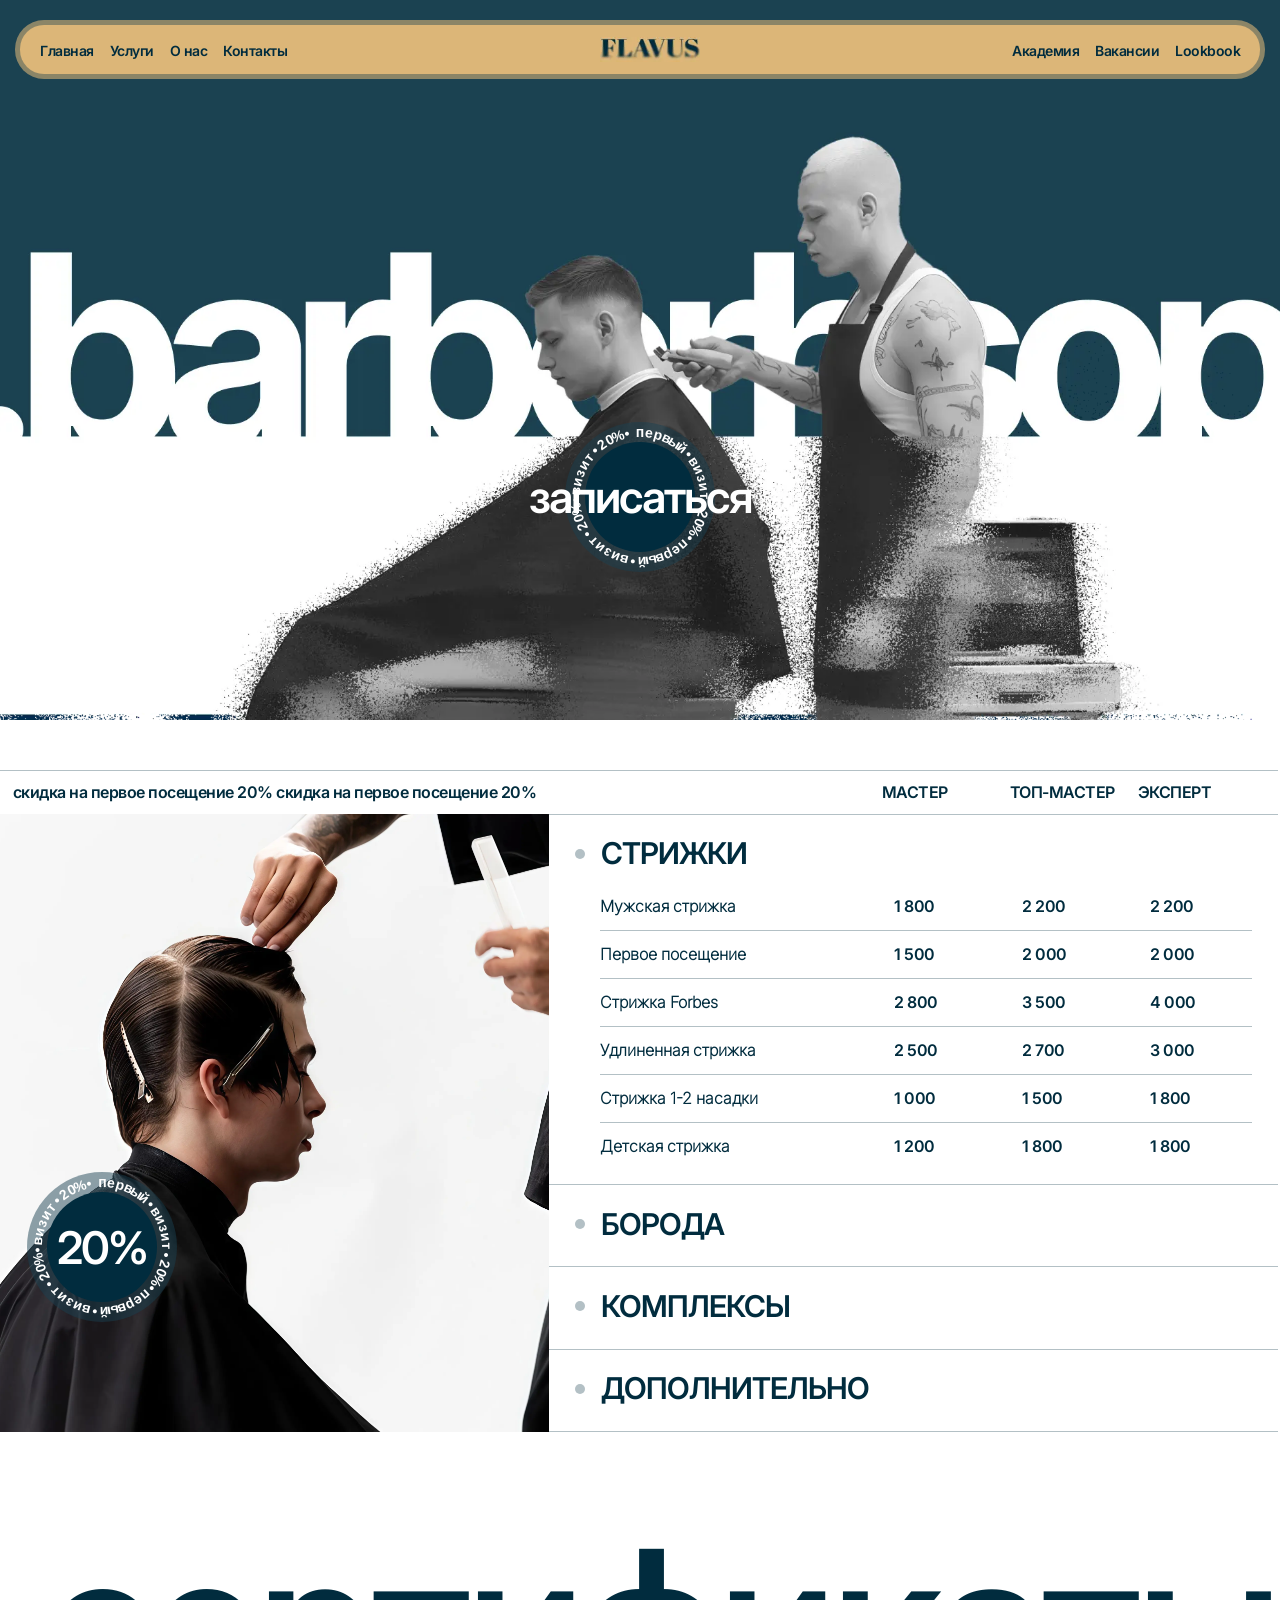
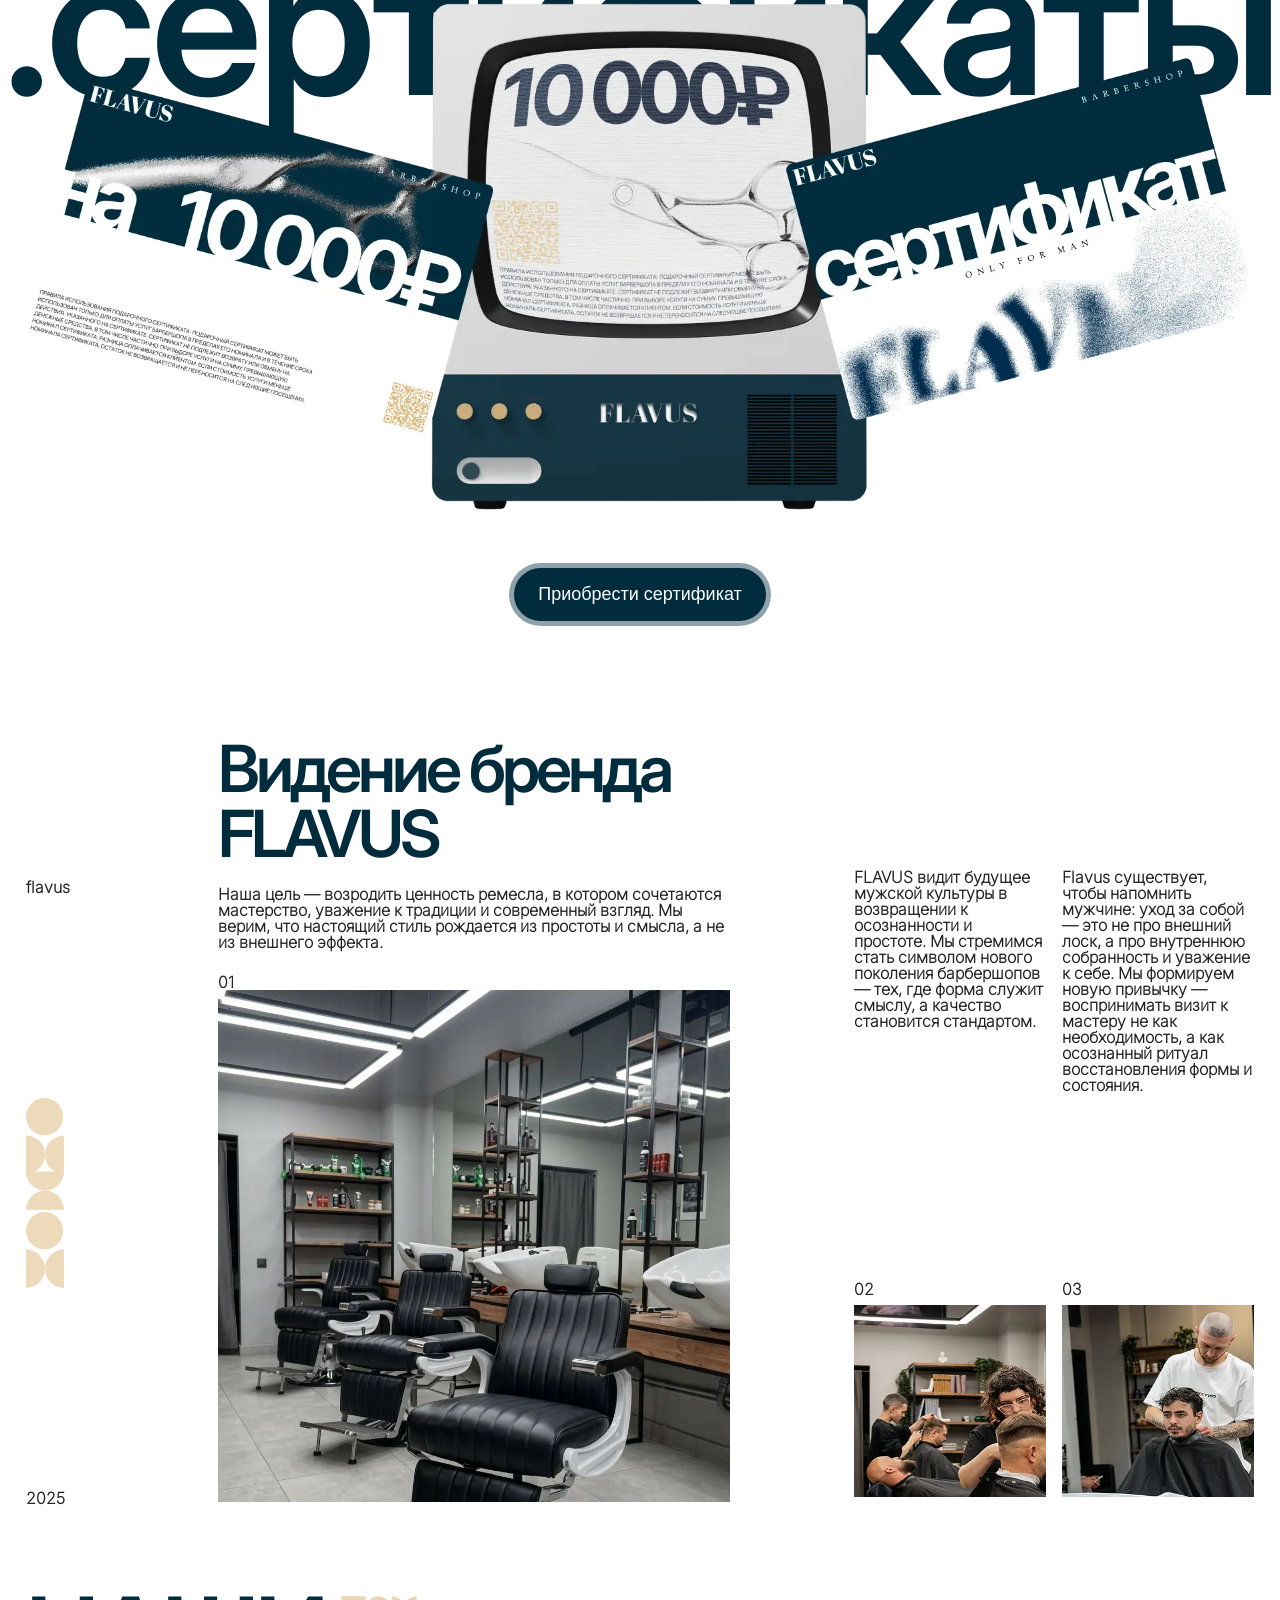
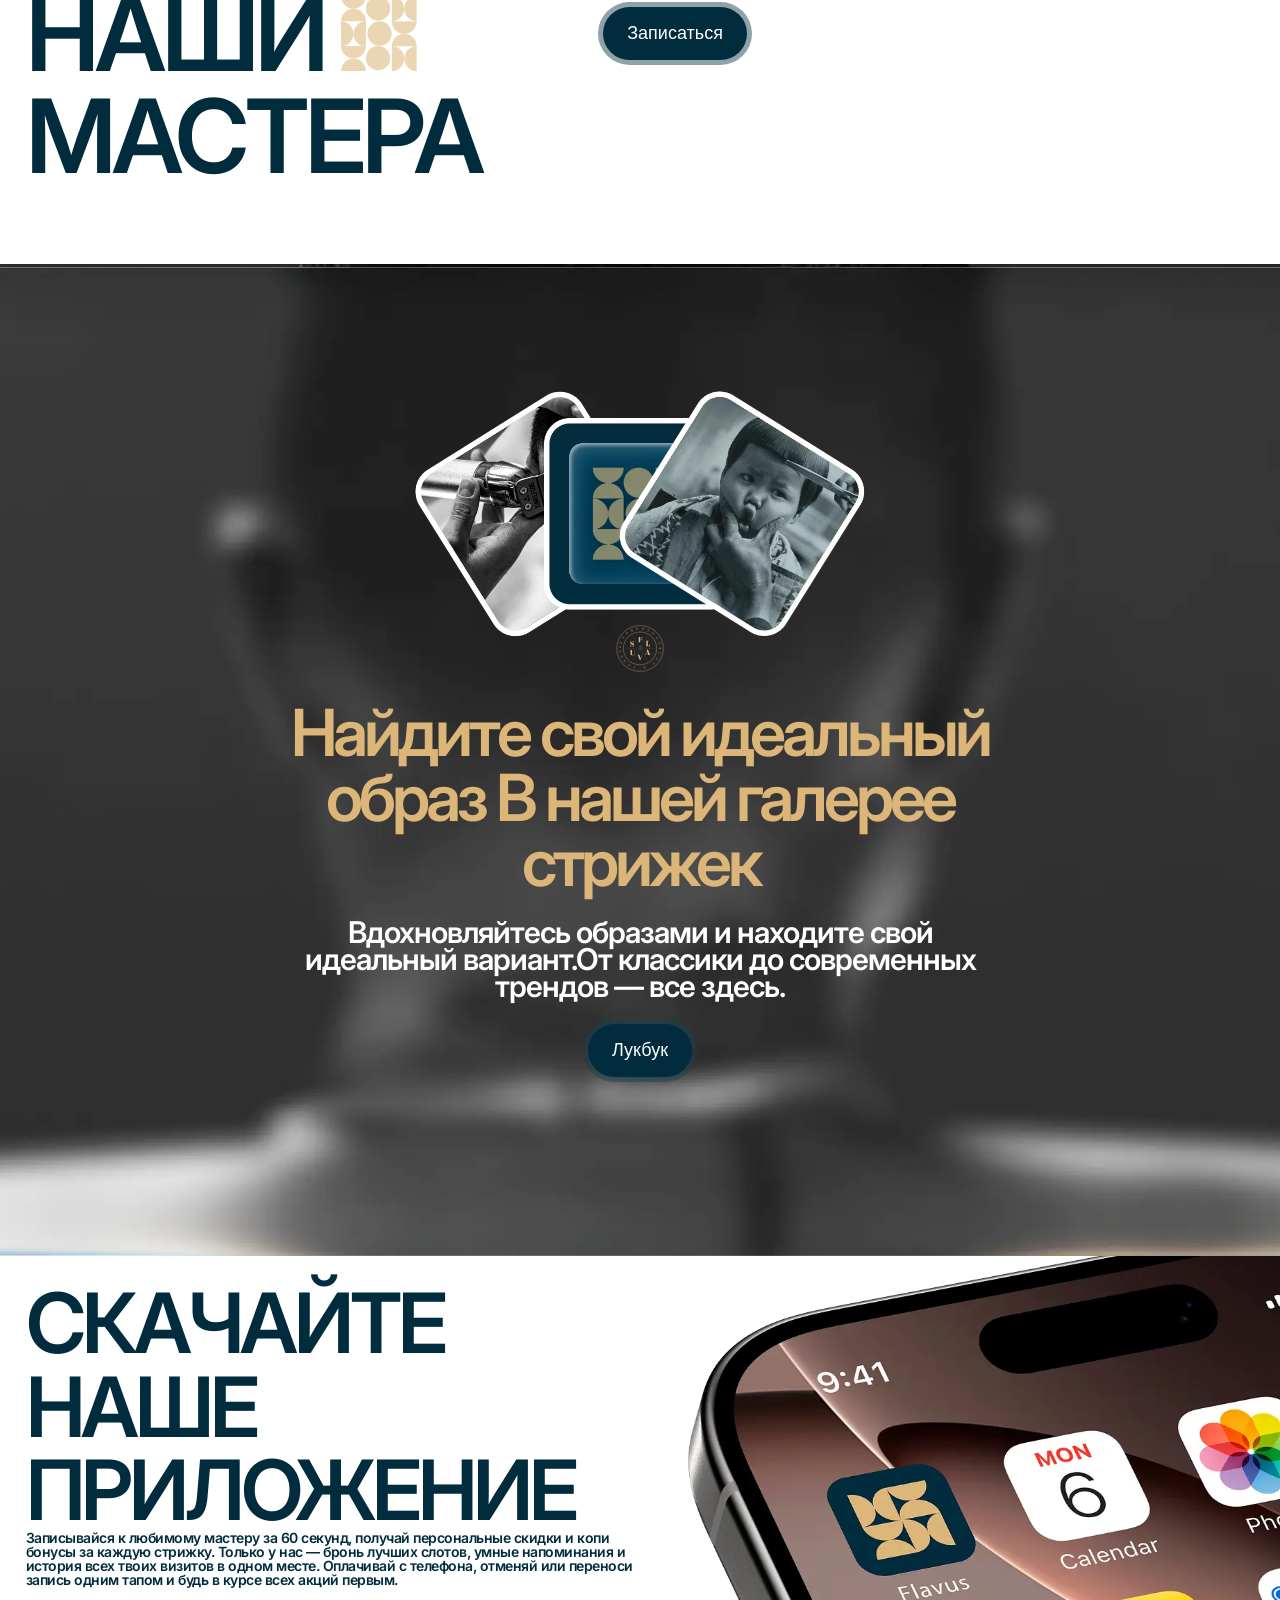
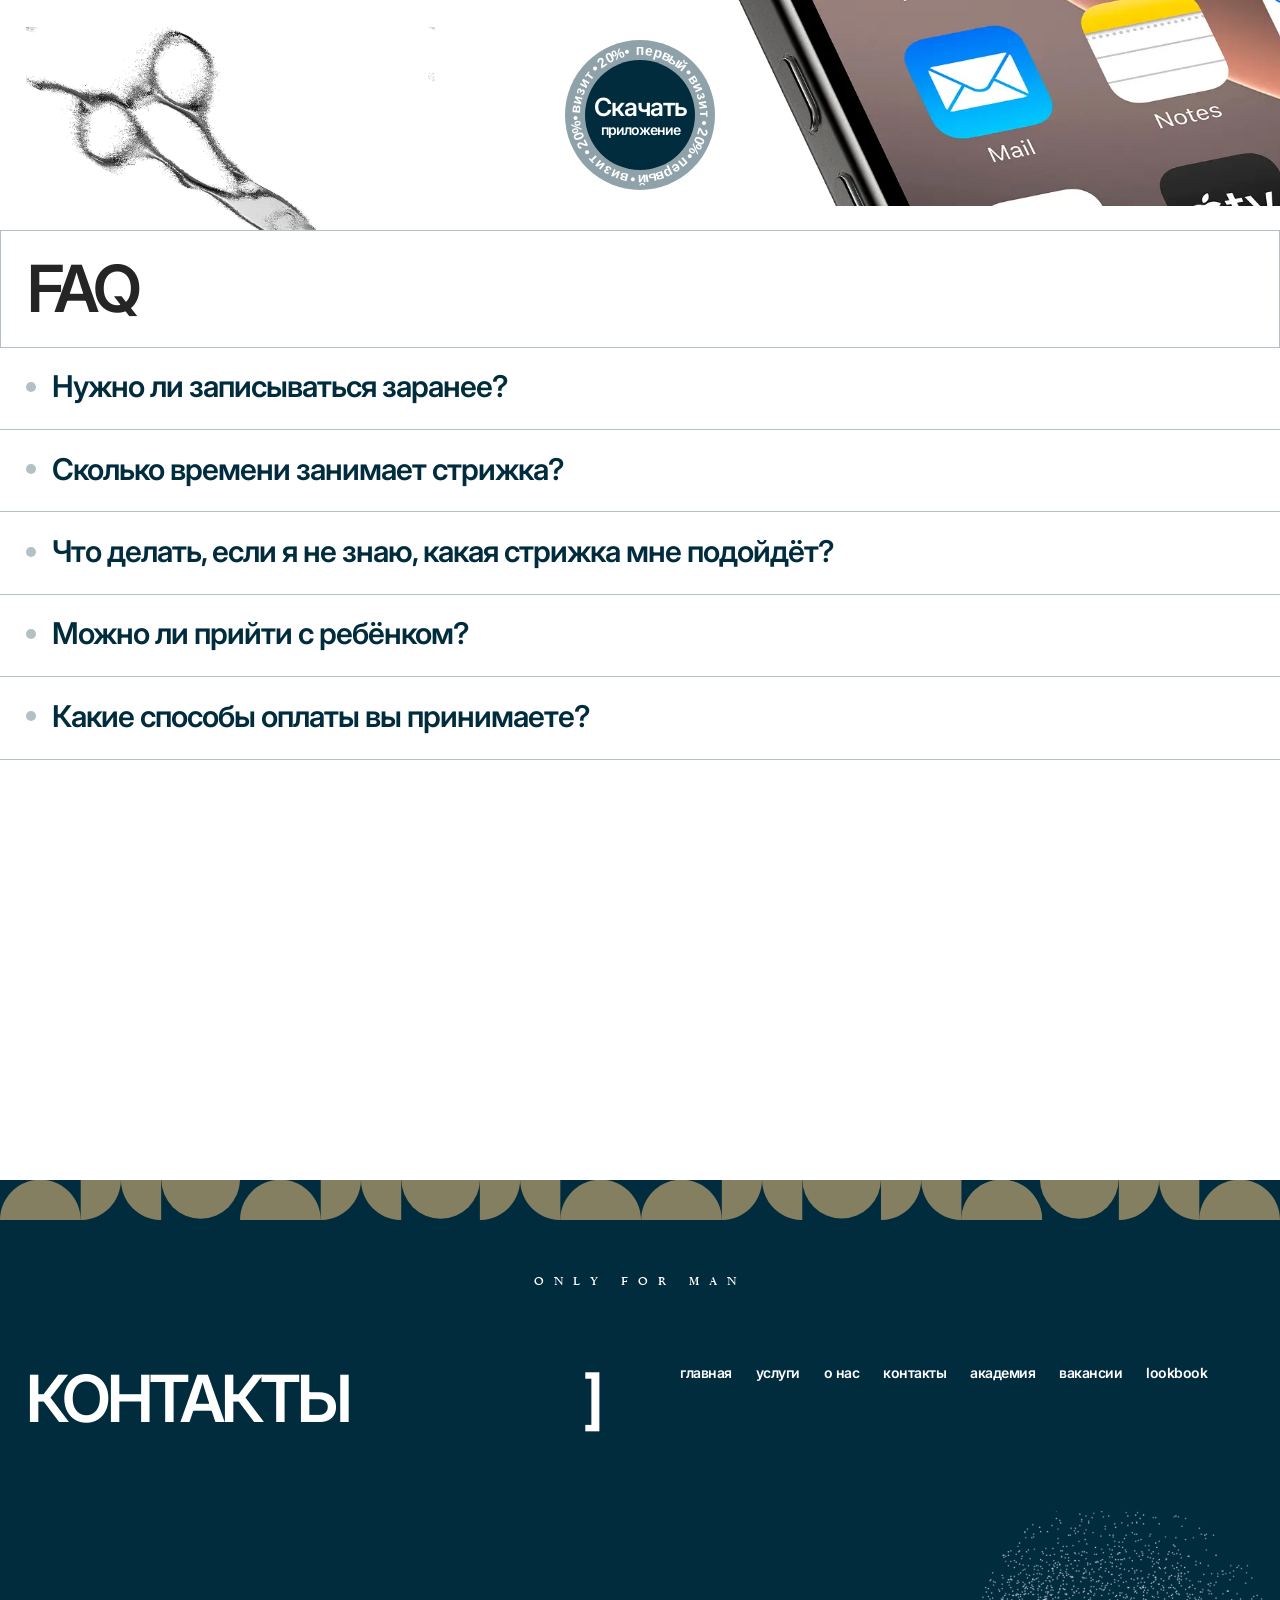
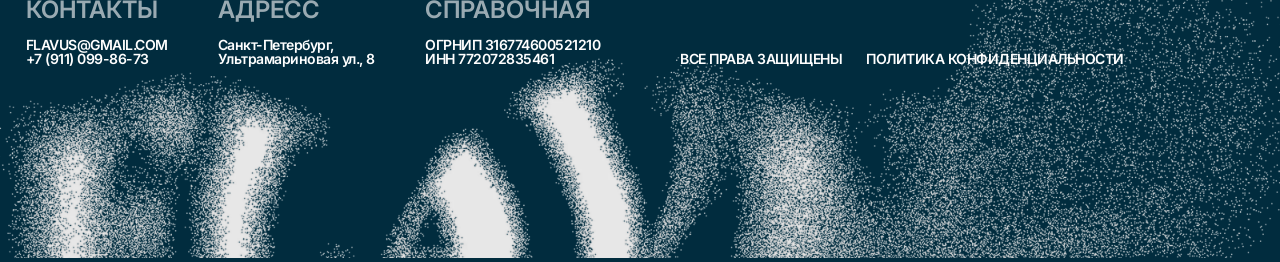
==== commit 5cf8f59e: "up0.15" ====
--- a/index.html
+++ b/index.html
@@ -182,15 +182,9 @@
                             <div class="service-price-row">
                                 <div class="service-price"><h4>МАСТЕР</h4></div>
                                 <div class="tooltip">
-                                    <div class="tooltiptext">
-                                        <h4>Топ-барберы Flavus — специалисты с многолетним опытом, регулярно повышающие квалификацию. ступень топа получают профессионалы, которые прошли единую сертификацию сети Flavus по оказанию услуг на высоком уровне.</h4>
-                                    </div>
                                     <div class="service-price"><h4>ТОП-МАСТЕР</h4></div>
                                 </div>
                                 <div class="tooltip">
-                                    <div class="tooltiptext">
-                                        <h4>ЭКСПЕРТ - сертифицированный мастер Flavus с максимальной прокачкой на международном уровне. Более 3-х лет в профессии, глубокие знания в трихологии. ЭКСПЕРТ является лидером мнений в сфере, работает на лучших продуктах, завершая визит гостя экспресс-уходом для лица или премиальным мытьем головы.</h4>
-                                    </div>
                                     <div class="service-price"><h4>ЭКСПЕРТ</h4></div>
                                 </div>
                             </div>
--- a/src/style/pages/index.css
+++ b/src/style/pages/index.css
@@ -26,8 +26,9 @@
 .scisss{
         width: 32vw !important;
 }
-.appmockup{
-    width: 1300px;
+.appmockup {
+    width: 100vw;
+    height: 43vw;
 }
 .faq_block{
     width: 100%;
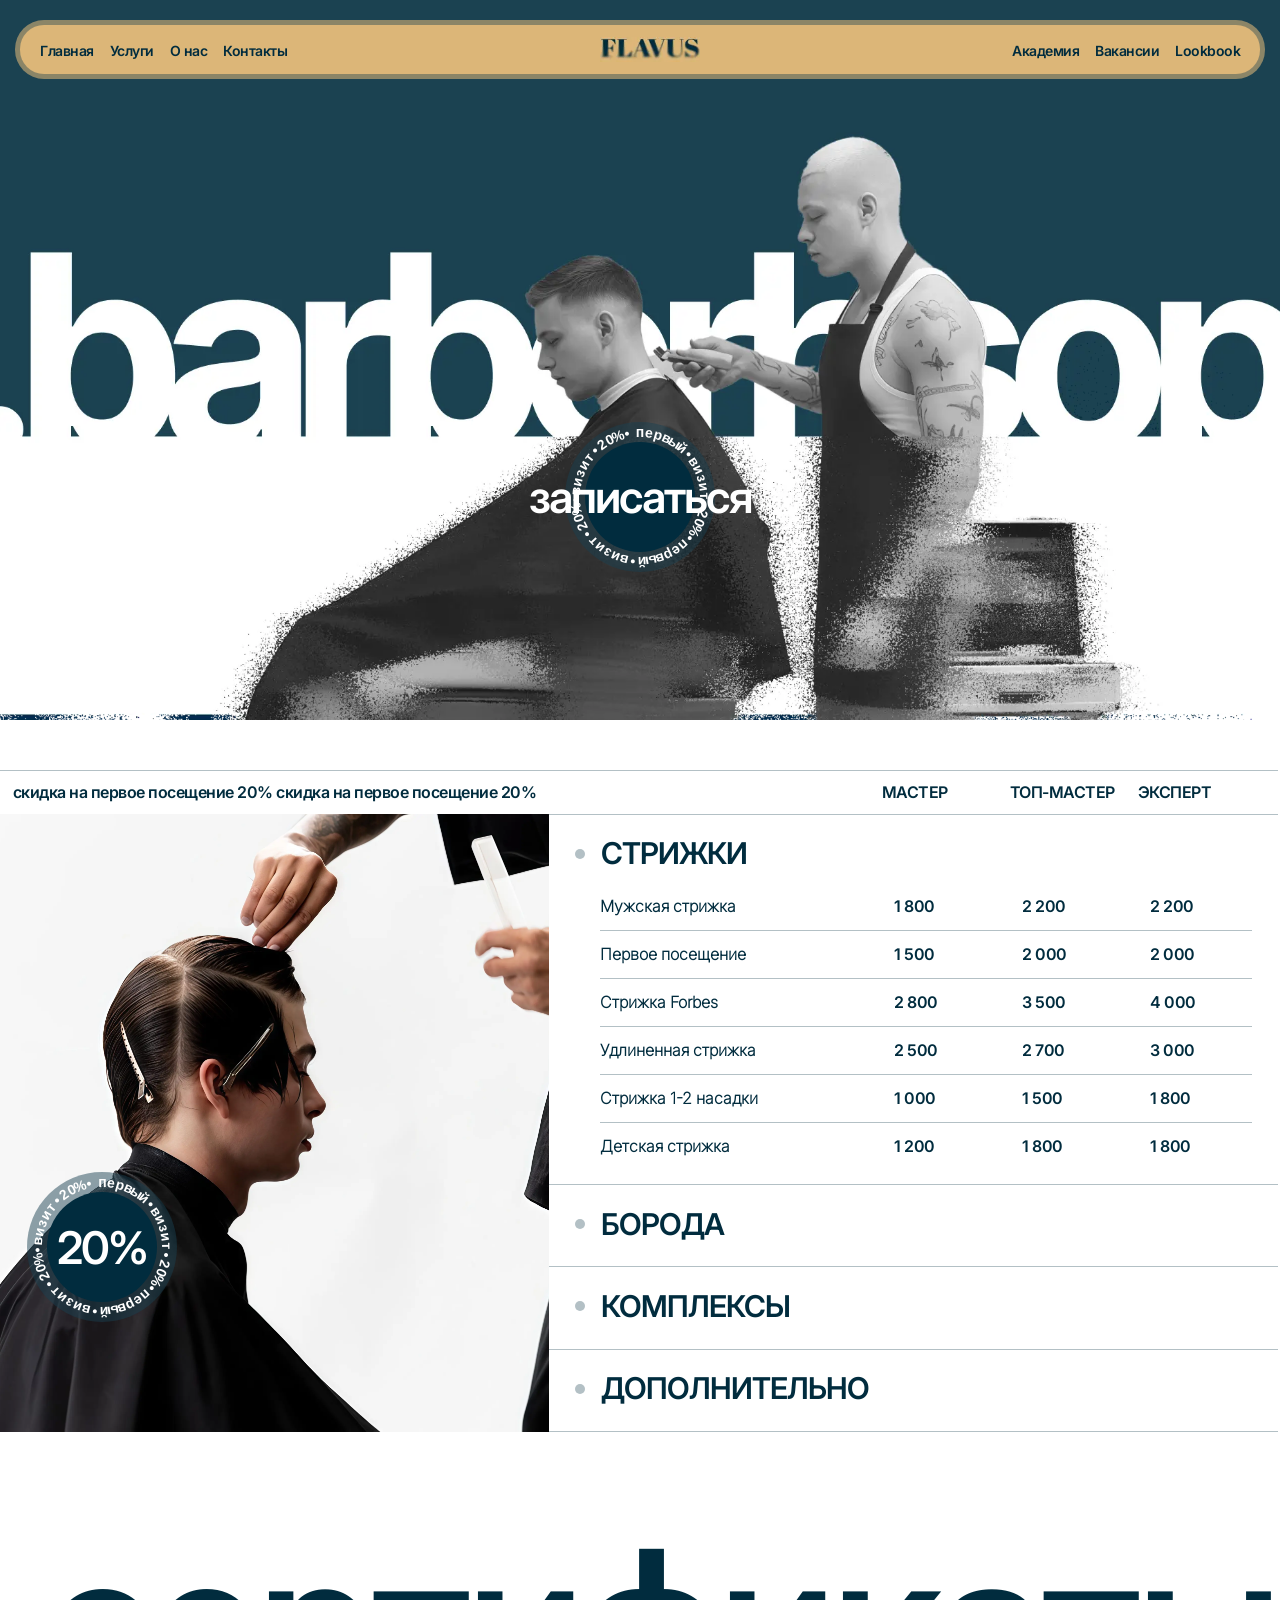
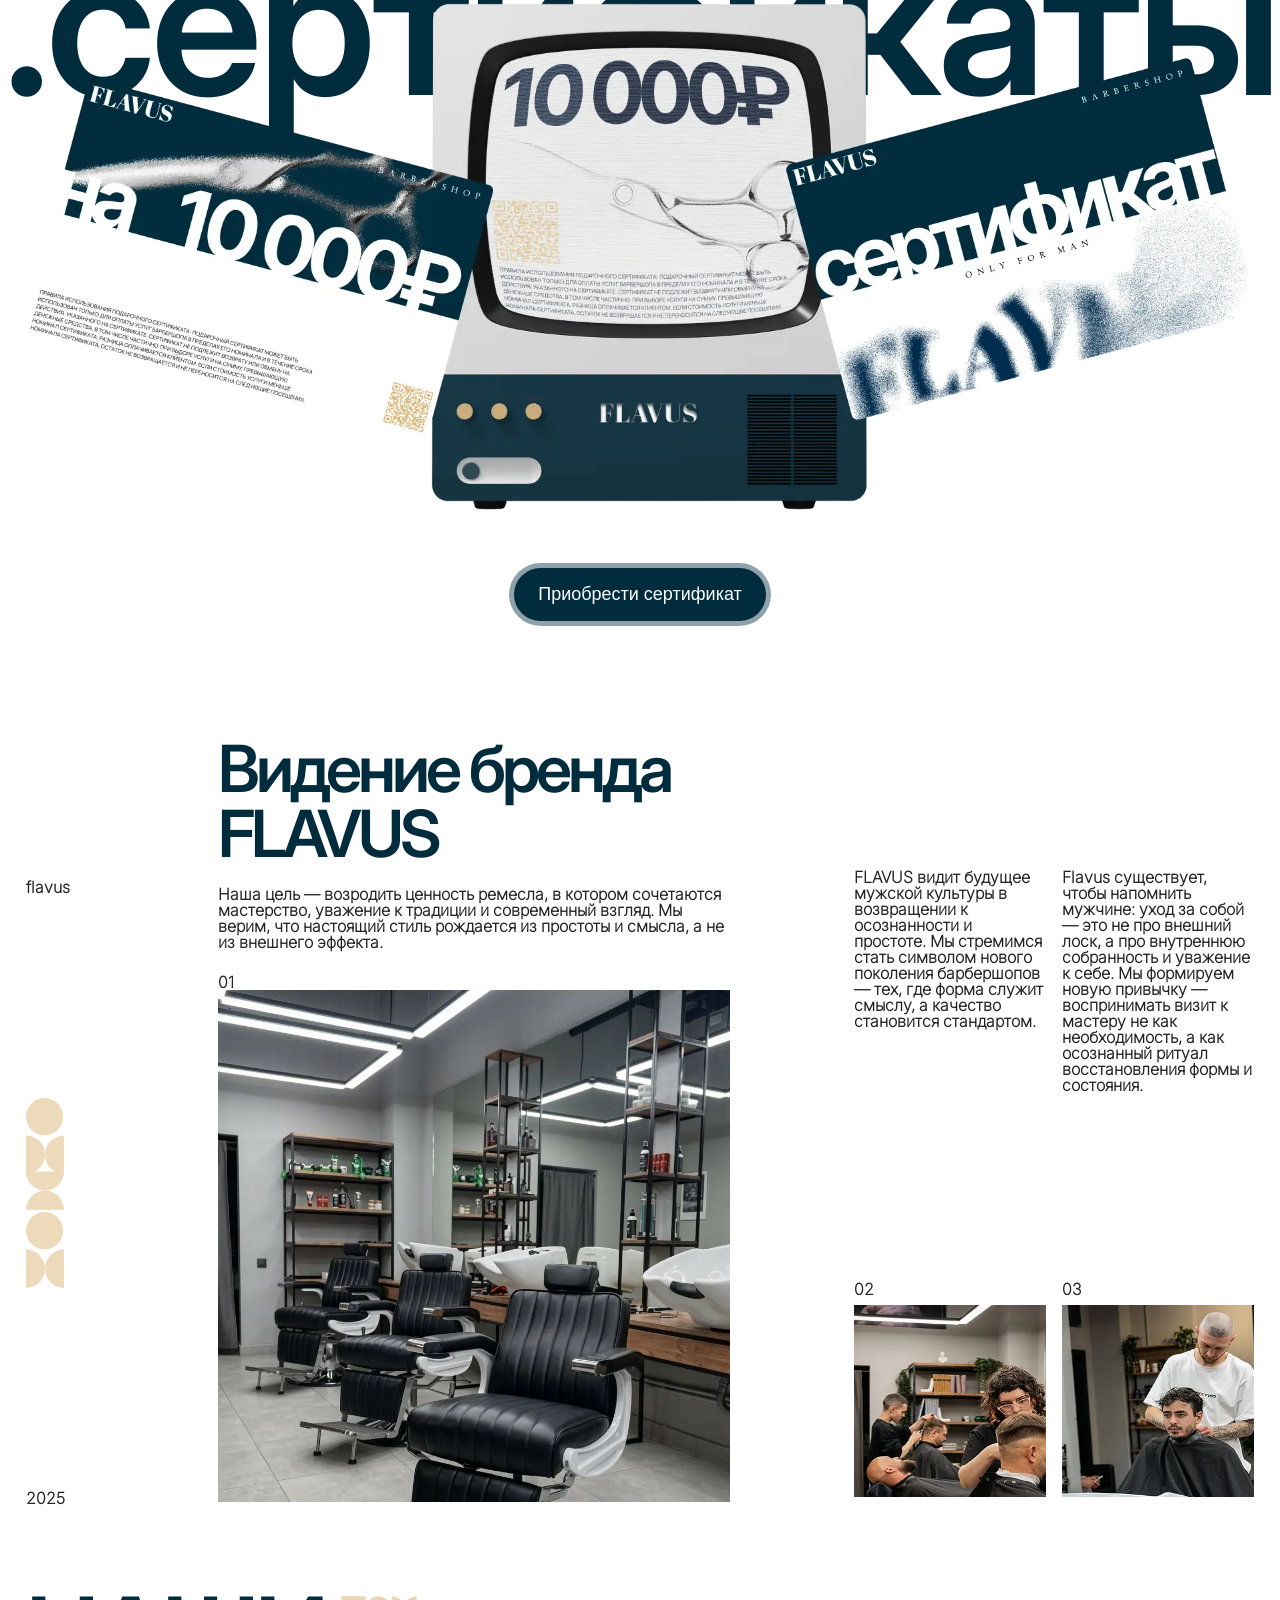
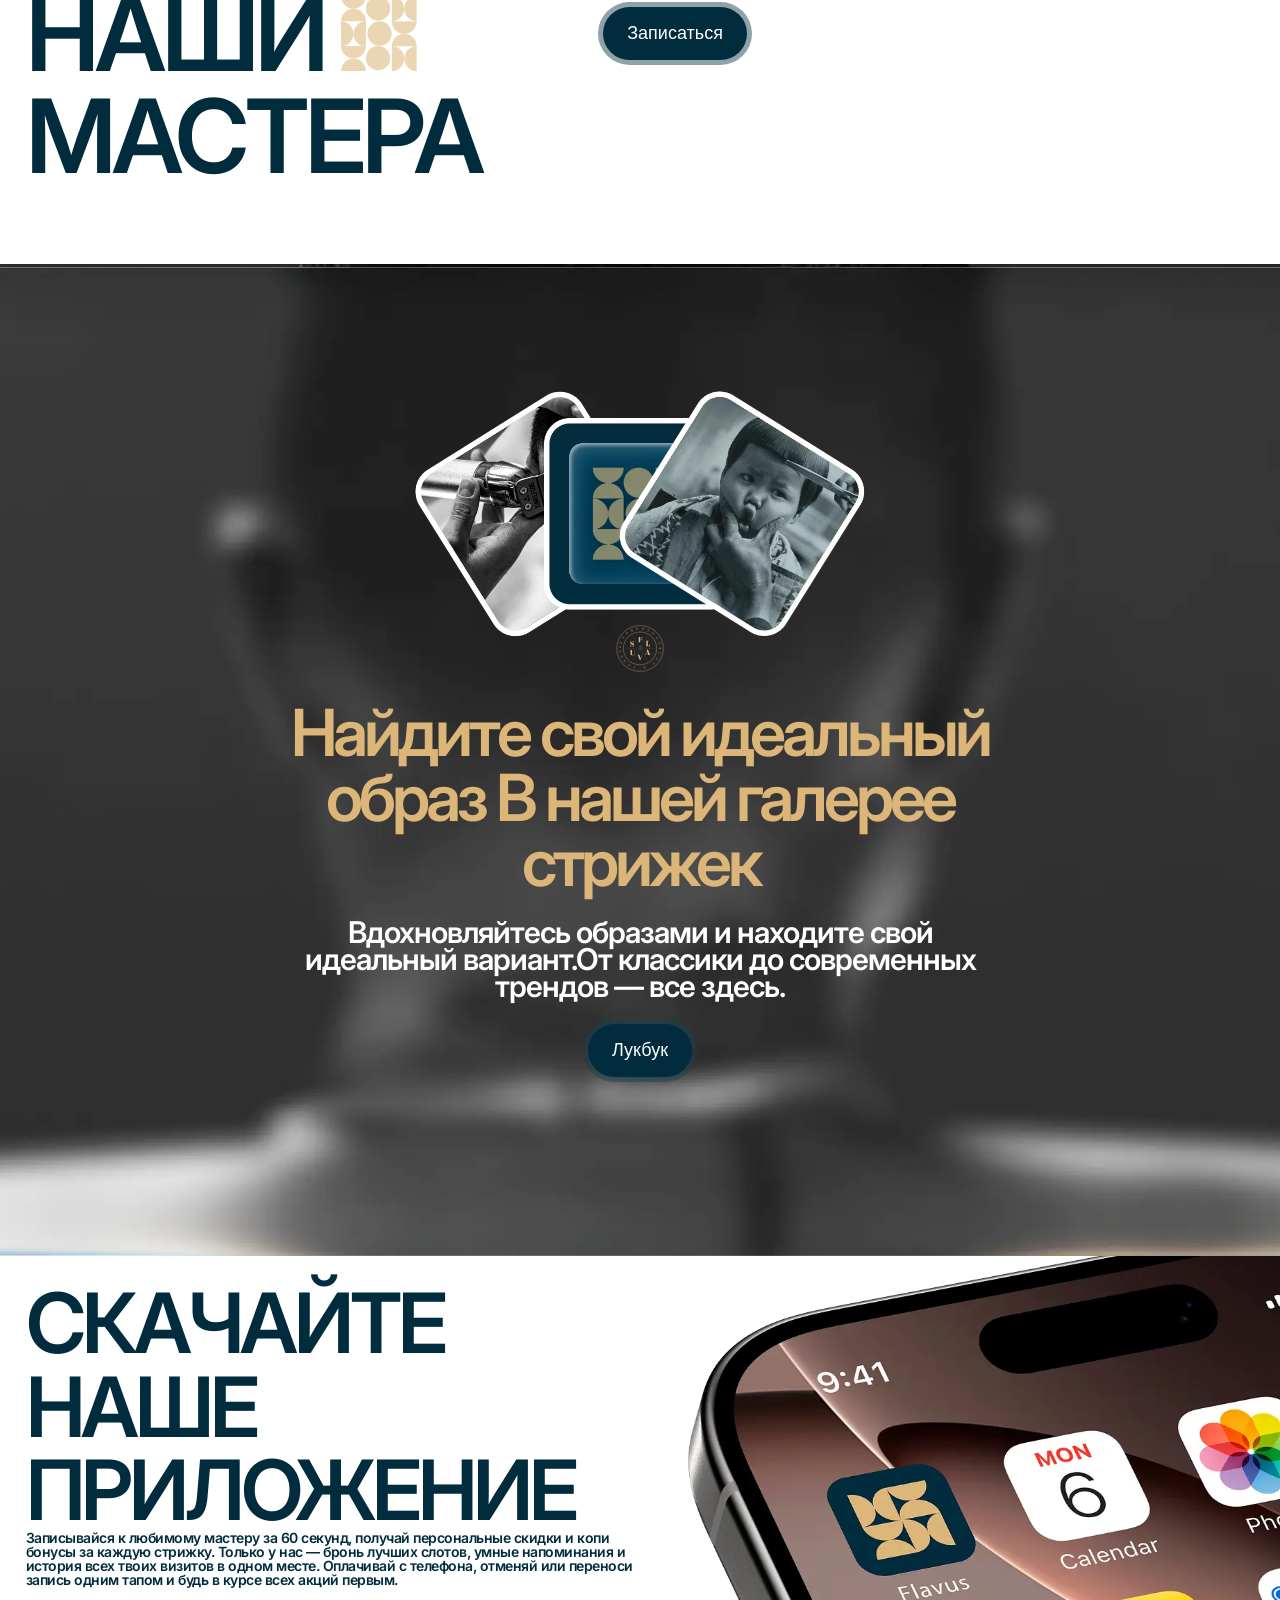
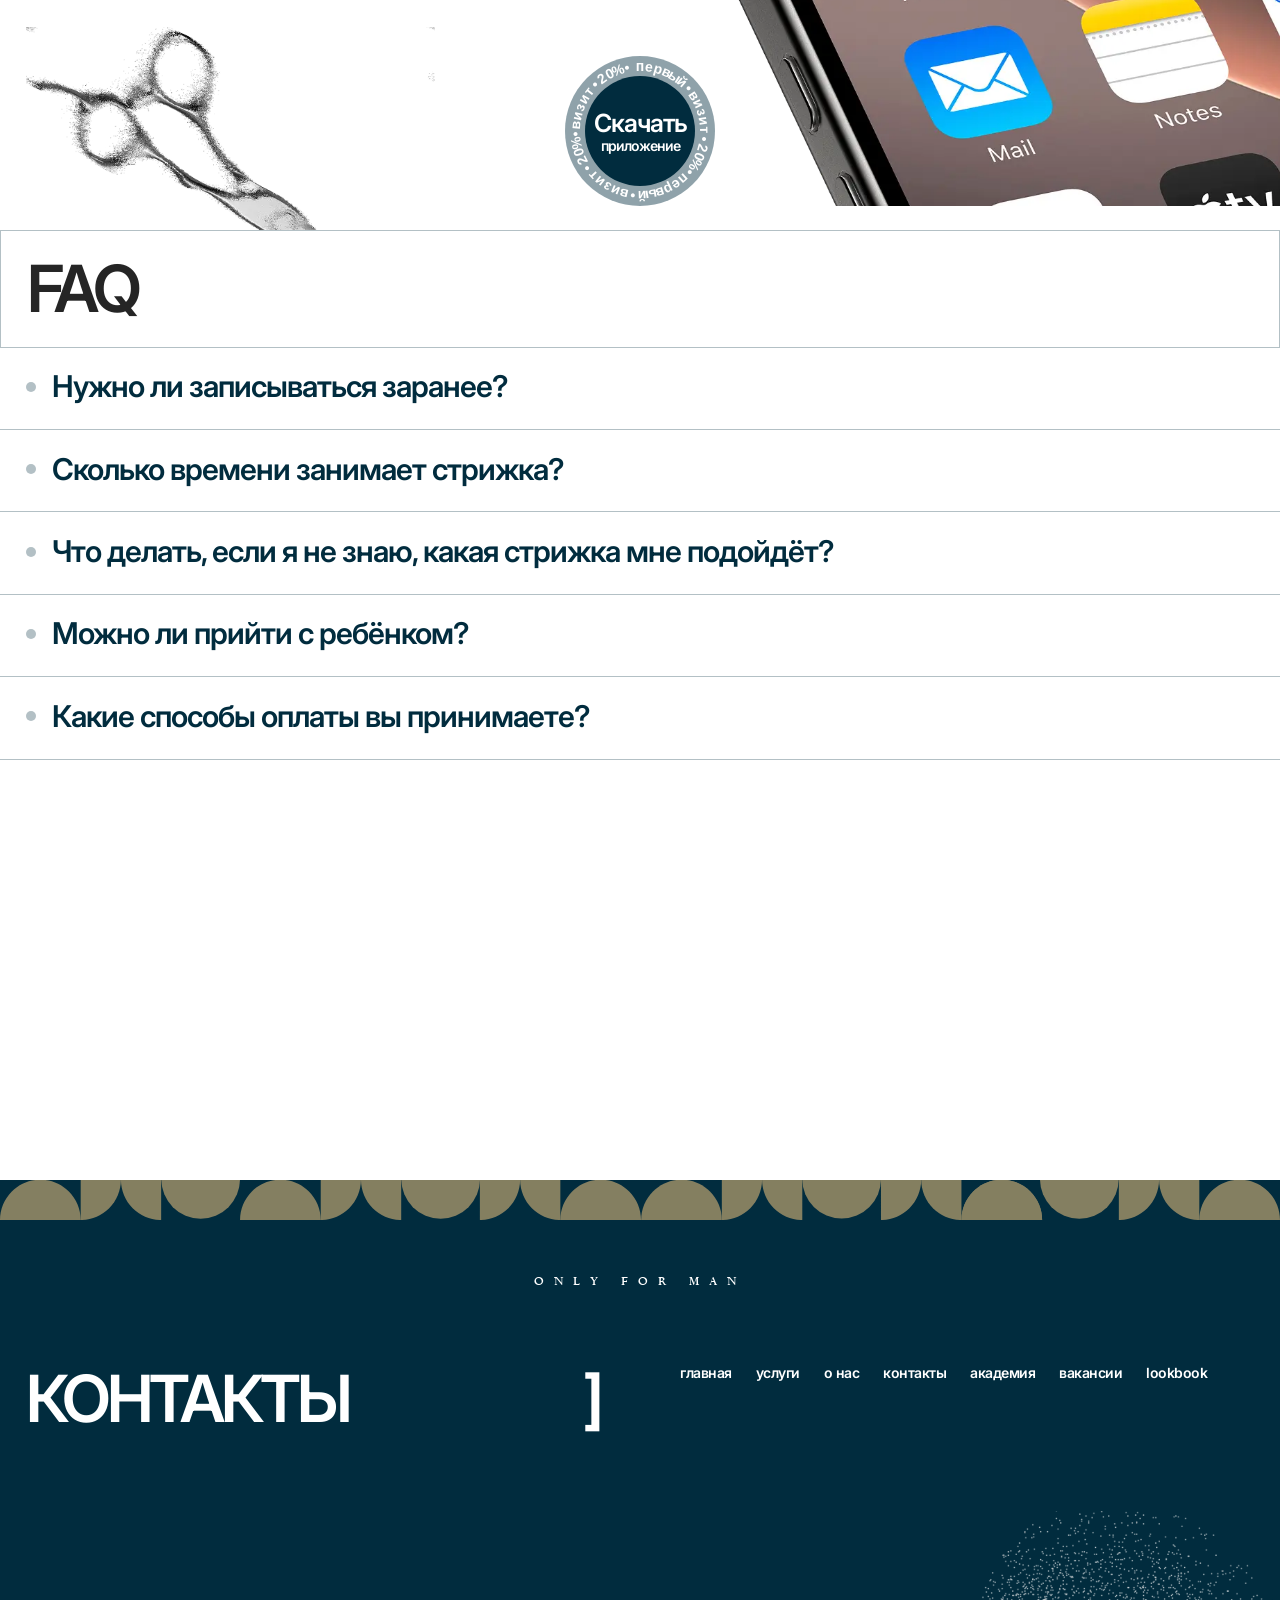
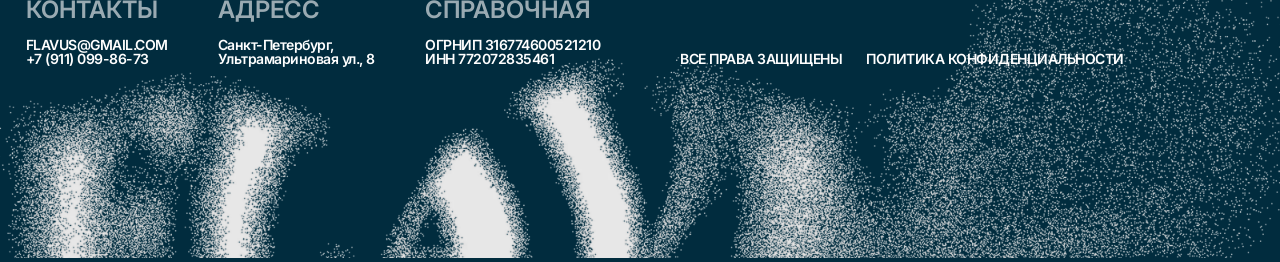
==== commit fc0a5e7d: "up0.17" ====
--- a/index.html
+++ b/index.html
@@ -42,7 +42,7 @@
     <link rel="stylesheet" href="./src/style/pages/index.css">
     <title>Барбершоп Flavus — мужские стрижки в Санкт-Петербурге | Запись онлайн</title>
     <script type="application/ld+json">
-    {{"@context":"https://schema.org","@graph":[{"@type":"WebSite","@id":"https://flavus.ru/#website","url":"https://flavus.ru","name":"Flavus"},{"@type":"BarberShop","@id":"https://flavus.ru/#organization","name":"Flavus","url":"https://flavus.ru","logo":{"@type":"ImageObject","url":"https://flavus.ru/src/assests/img/deployseo/android-chrome-512x512.webp"},"image":"https://flavus.ru/src/assests/img/deployseo/banner.webp","telephone":"+7-911-099-86-73","email":"flavus@gmail.com","address":{"@type":"PostalAddress","streetAddress":"ул. Ультрамариновая, 8","addressLocality":"Санкт-Петербург","addressCountry":"RU"},"geo":{"@type":"GeoCoordinates","latitude":59.905962,"longitude":30.440792},"priceRange":"₽₽","openingHoursSpecification":[{"@type":"OpeningHoursSpecification","dayOfWeek":["Monday","Tuesday","Wednesday","Thursday","Friday","Saturday","Sunday"],"opens":"10:00","closes":"22:00"}]},{"@type":"WebPage","@id":"https://flavus.ru/#webpage","url":"https://flavus.ru/","name":"Барбершоп Flavus — мужские стрижки в Санкт-Петербурге","description":"Мужские стрижки, оформление бороды, уход. Запись онлайн, скидка 20% на первый визит.","isPartOf":{"@id":"https://flavus.ru/#website"},"about":{"@id":"https://flavus.ru/#organization"},"breadcrumb":{"@id":"https://flavus.ru/#breadcrumb"}},{"@type":"BreadcrumbList","@id":"https://flavus.ru/#breadcrumb","itemListElement":[{"@type":"ListItem","position":1,"name":"Главная","item":"https://flavus.ru/"}]}]}
+    {"@context":"https://schema.org","@graph":[{"@type":"WebSite","@id":"https://flavus.ru/#website","url":"https://flavus.ru","name":"Flavus"},{"@type":"BarberShop","@id":"https://flavus.ru/#organization","name":"Flavus","url":"https://flavus.ru","logo":{"@type":"ImageObject","url":"https://flavus.ru/src/assests/img/deployseo/android-chrome-512x512.webp"},"image":"https://flavus.ru/src/assests/img/deployseo/banner.webp","telephone":"+7-911-099-86-73","email":"flavus@gmail.com","address":{"@type":"PostalAddress","streetAddress":"ул. Ультрамариновая, 8","addressLocality":"Санкт-Петербург","addressCountry":"RU"},"geo":{"@type":"GeoCoordinates","latitude":59.905962,"longitude":30.440792},"priceRange":"₽₽","openingHoursSpecification":[{"@type":"OpeningHoursSpecification","dayOfWeek":["Monday","Tuesday","Wednesday","Thursday","Friday","Saturday","Sunday"],"opens":"10:00","closes":"22:00"}]},{"@type":"WebPage","@id":"https://flavus.ru/#webpage","url":"https://flavus.ru/","name":"Барбершоп Flavus — мужские стрижки в Санкт-Петербурге","description":"Мужские стрижки, оформление бороды, уход. Запись онлайн, скидка 20% на первый визит.","isPartOf":{"@id":"https://flavus.ru/#website"},"about":{"@id":"https://flavus.ru/#organization"},"breadcrumb":{"@id":"https://flavus.ru/#breadcrumb"}},{"@type":"BreadcrumbList","@id":"https://flavus.ru/#breadcrumb","itemListElement":[{"@type":"ListItem","position":1,"name":"Главная","item":"https://flavus.ru/"}]}]}
     </script>
 </head>
 <body>
@@ -375,8 +375,7 @@
                     <div class="sertificate_content">
                         <h1 class="titlesertificates">.сертификаты</h1>
                         <div class="srtificatetop"></div>
-                        <!-- <img src="./src/assests/img/tv_sertificate.webp" alt="сертификат телевизонр"> -->
-                        <a href="#form"> <button class="primary_but">Приобрести сертификат</button></a>
+                        <a href="tel:+79110998673"> <button class="primary_but">Приобрести сертификат</button></a>
                     </div>
                 </div>
             </div>
@@ -434,7 +433,7 @@
                                 <div class="info_top iiuhdd">
                                     <!-- данные подставляются через load_list_barbers.js -->
                                 </div>
-                                <a href="lookbook.html"> <button class="primary_but fewf">Записаться</button></a>
+                                <a href="https://b1172214.yclients.com/company/1075535/personal/menu?o="> <button class="primary_but fewf">Записаться</button></a>
                             </div>
                         </div>
                         <div id="barbersItems" class="barber_content"></div>
@@ -470,7 +469,7 @@
                     </div>
                     <img class="scisss" src="./src/assests/img/scissorsed.webp" alt="ножницы">
                 </div>
-                <a class="buttonsrcleposition dw" href="https://b1172214.yclients.com/company/1075535/personal/menu?o=" rel="noopener noreferrer" target="_blank">
+                <p id="alert" class="buttonsrcleposition dw"  rel="noopener noreferrer" target="_blank">
                         <button class="button">
                             <p class="button__text">
                             <span style="--index:0;">п</span>
@@ -523,7 +522,7 @@
                                 <h1 style="font-size: 14px; letter-spacing: -1px;">приложение</h1>
                             </div>
                         </button>
-                    </a>
+                    </p>
                 <img class="appmockup" src="./src/assests/img/appmockup.webp" alt="appmickup">
             </div>
             <div class="faq_block">
@@ -583,5 +582,10 @@
     </div>
 </body>
 <script type="module" src="./src/javascript/main.js"></script>
+<script>
+        document.getElementById('alert').addEventListener('click', function() {
+            alert('Приложение еще в разработке');
+        });
+</script>
 </html>
 
--- a/src/style/main.css
+++ b/src/style/main.css
@@ -11,8 +11,8 @@
 @import "./components/grid_edu.css";
 @import "./components/swithes.css";
 @import "./components/hover_brlist.css";
-@import "./components/tootlip.css";
 @import "./components/adaptive.css";
+@import "./components/animation.css";
 .skip-link {
     position: absolute;
     left: -9999px;
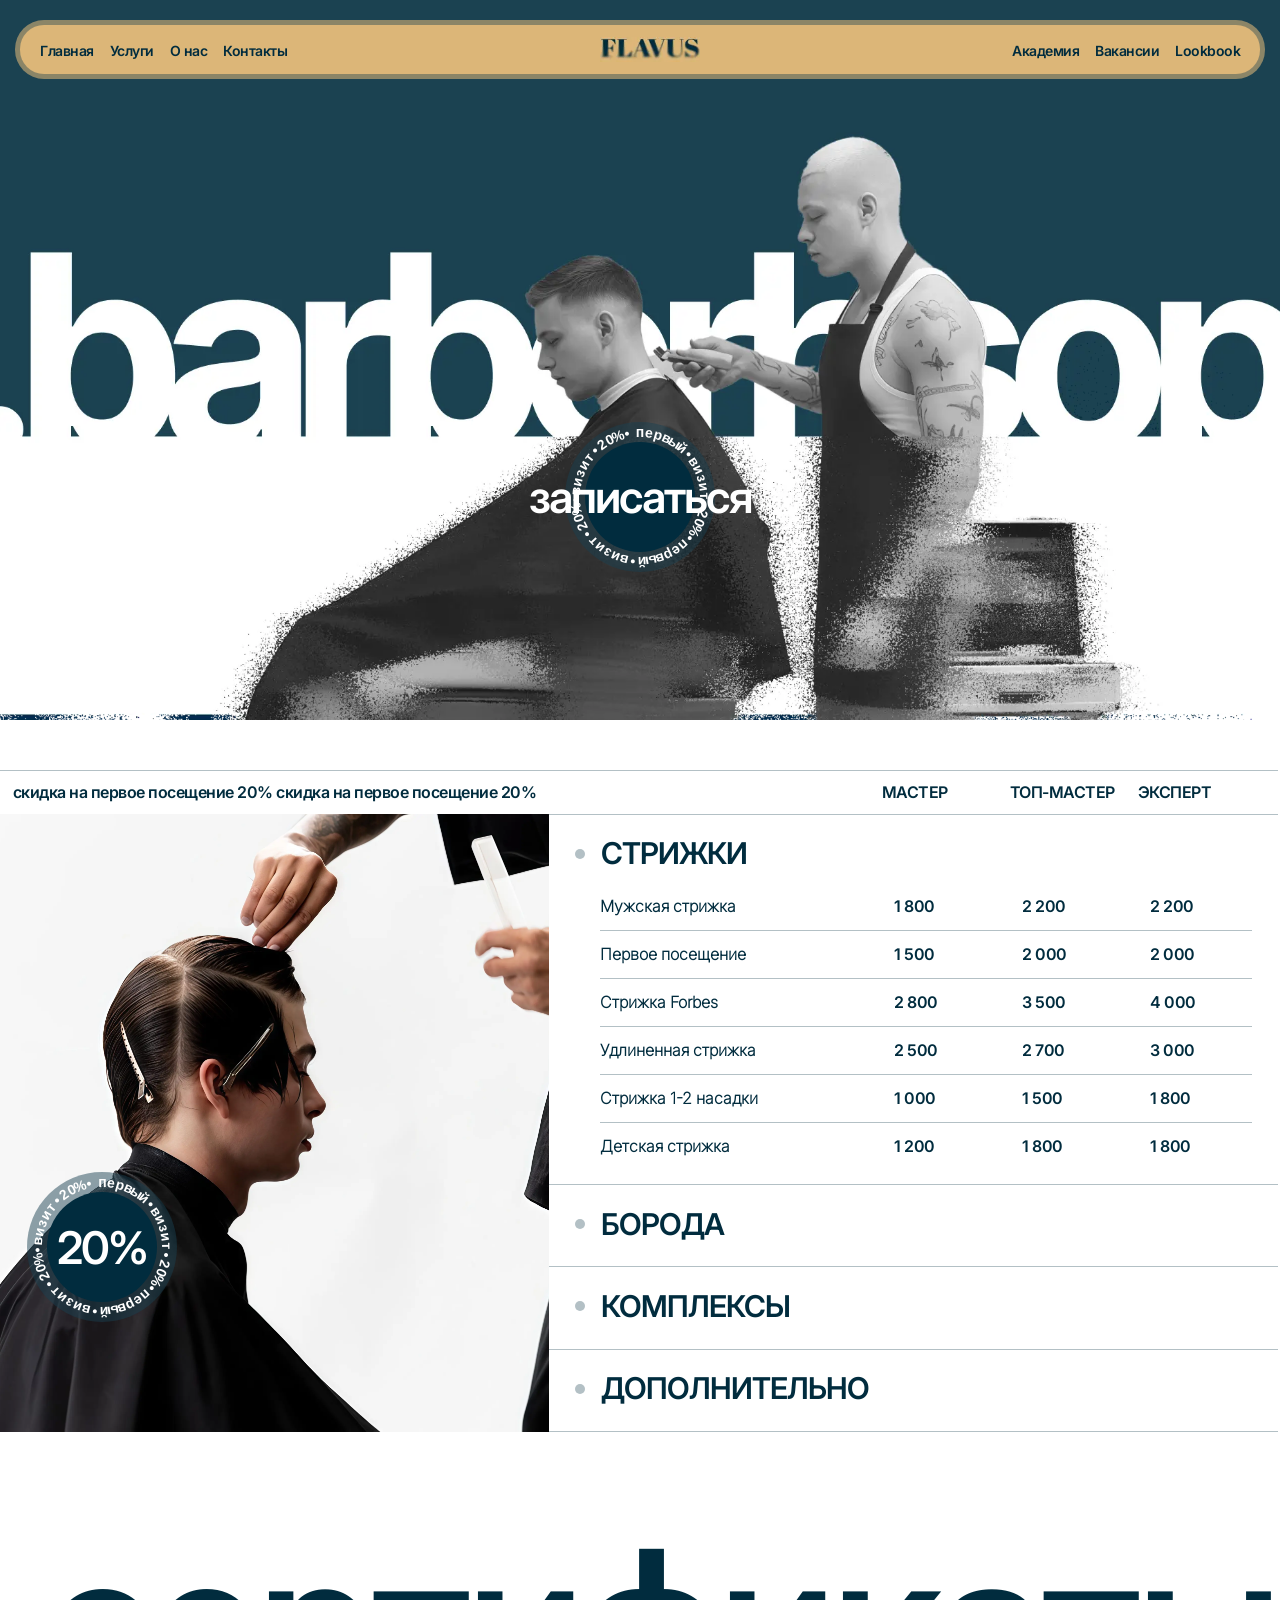
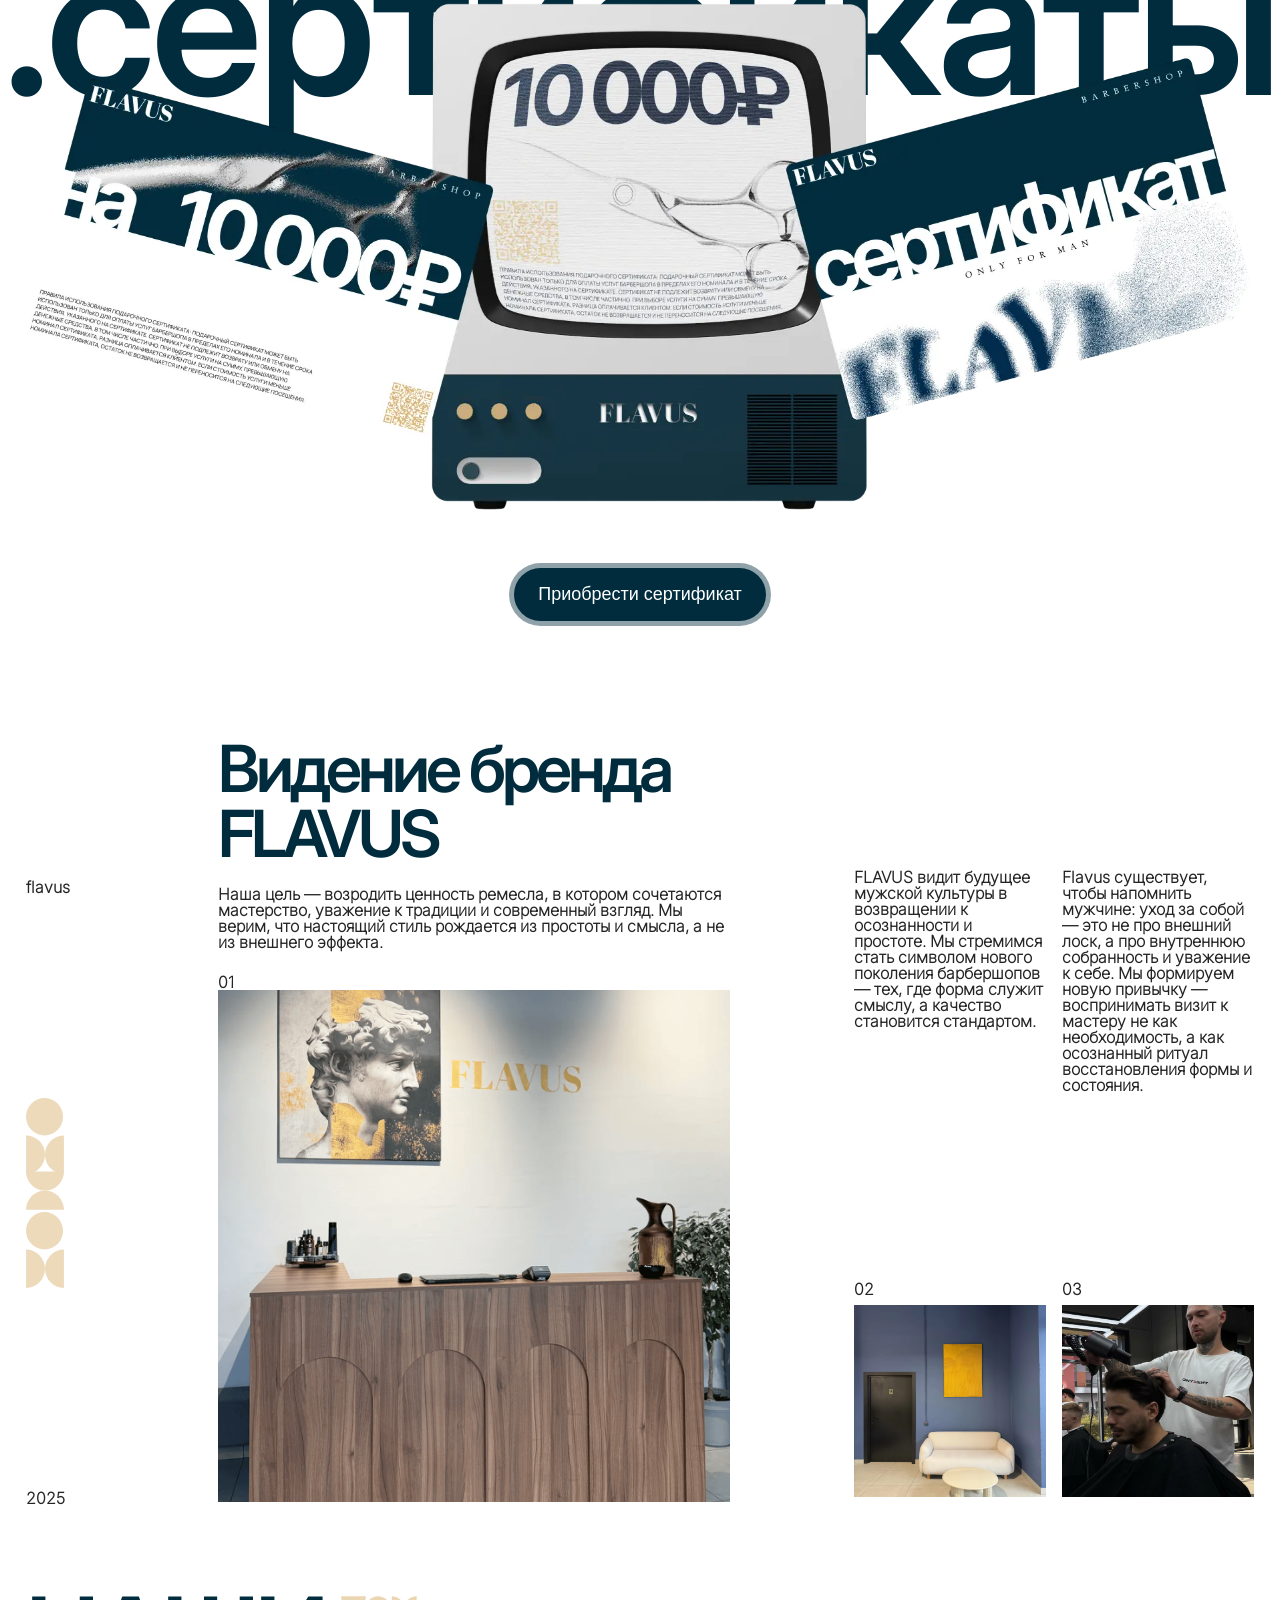
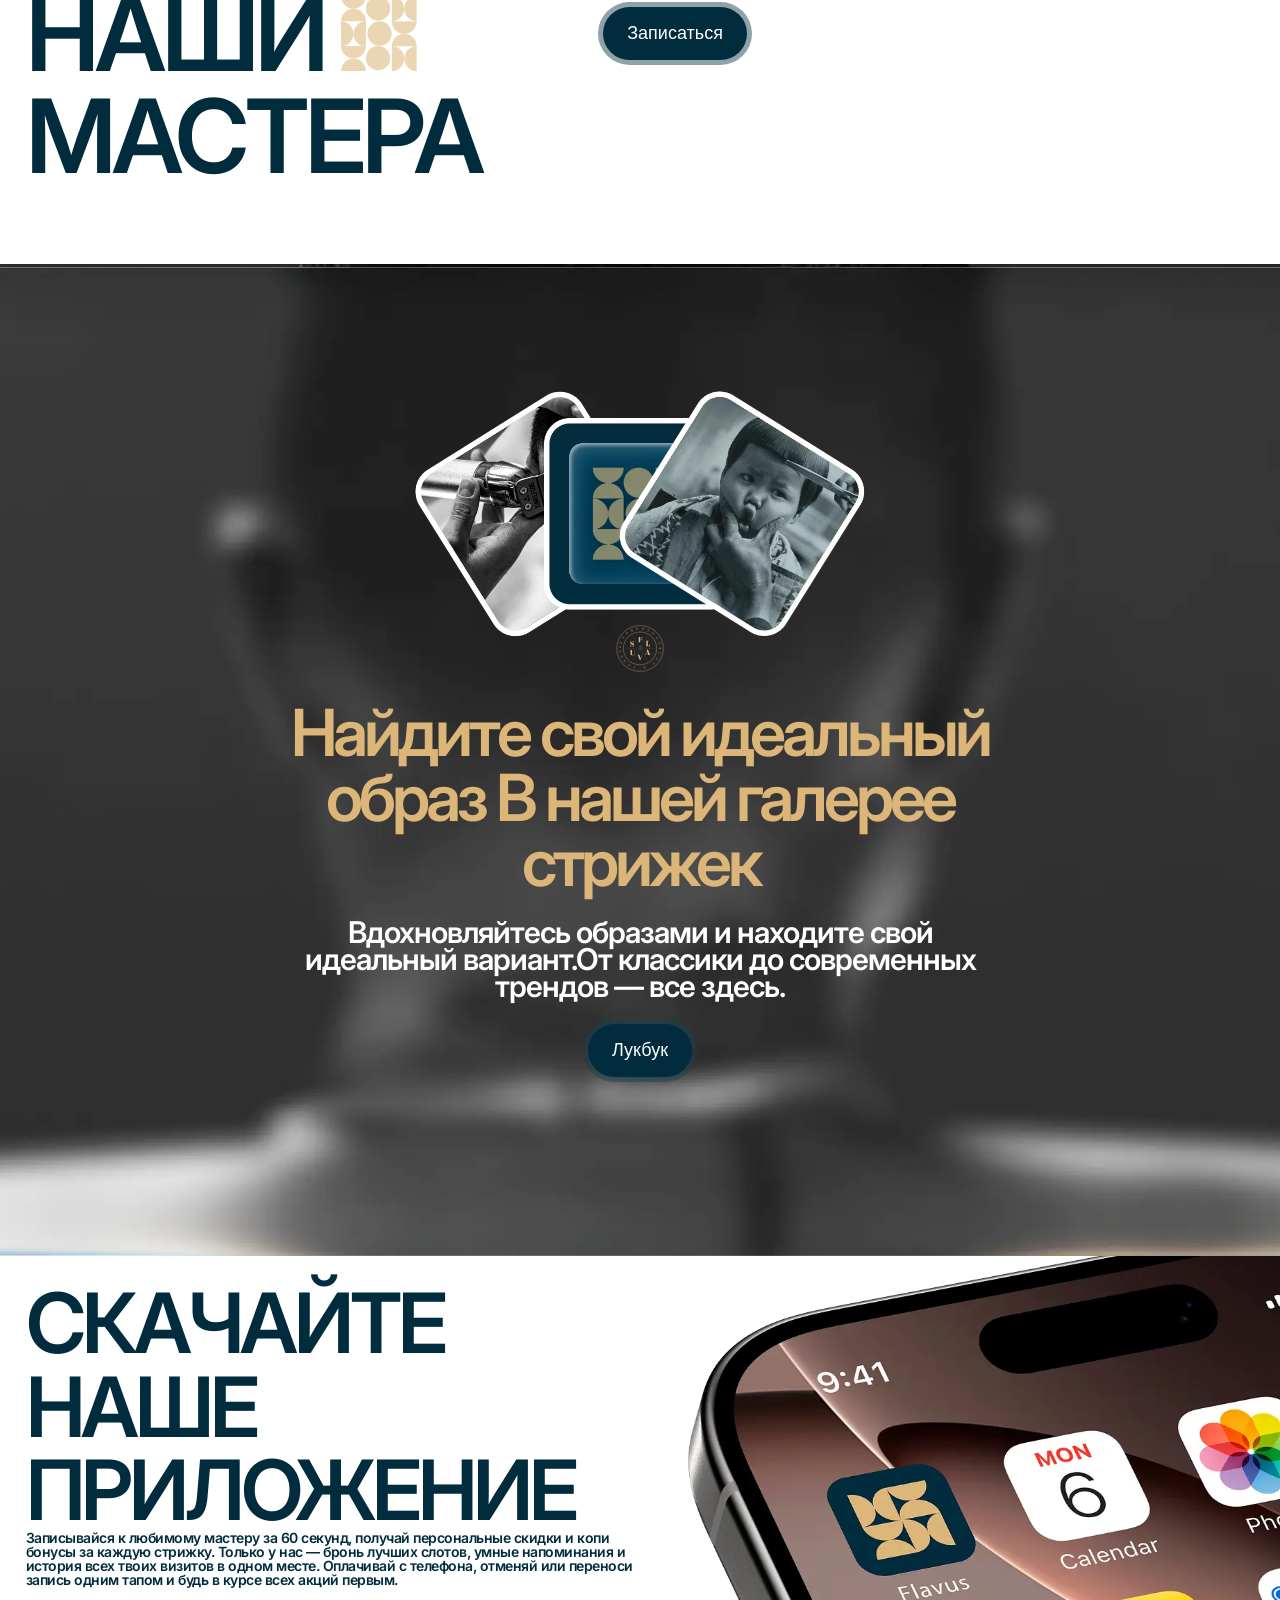
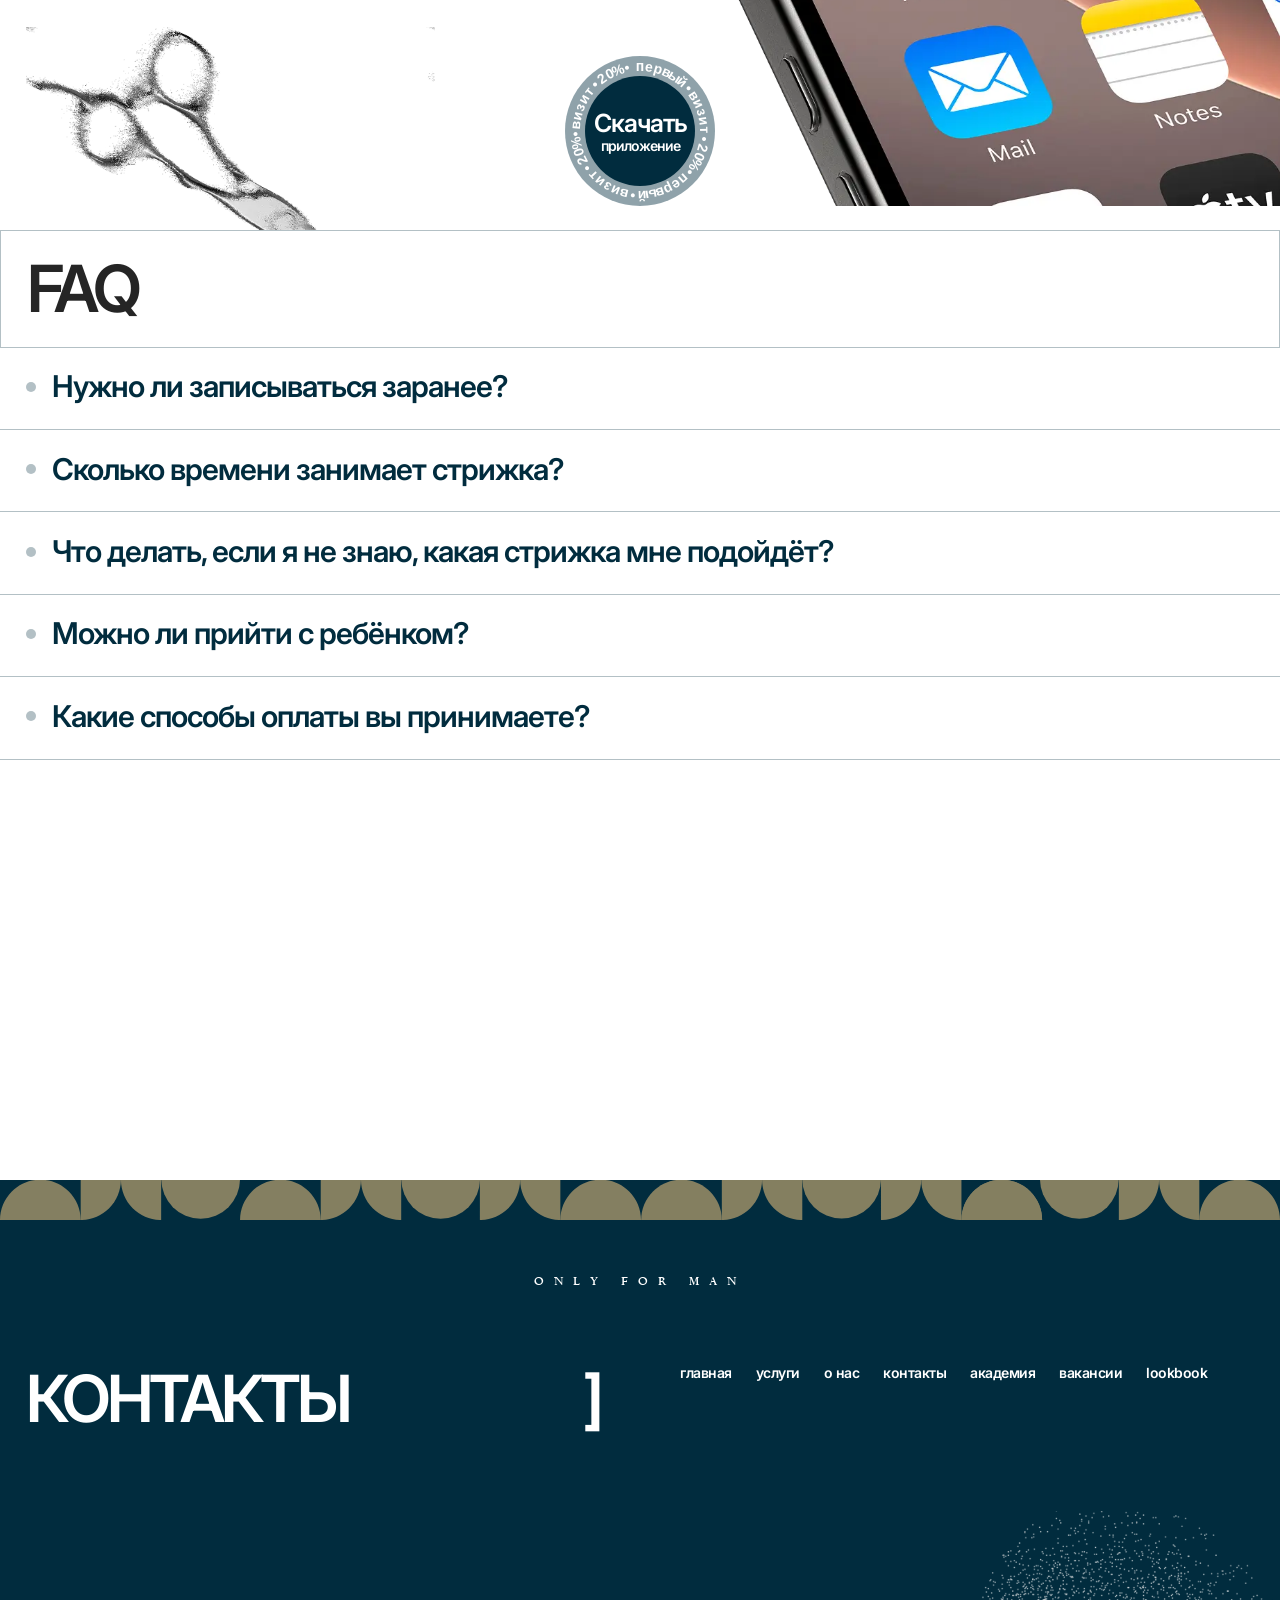
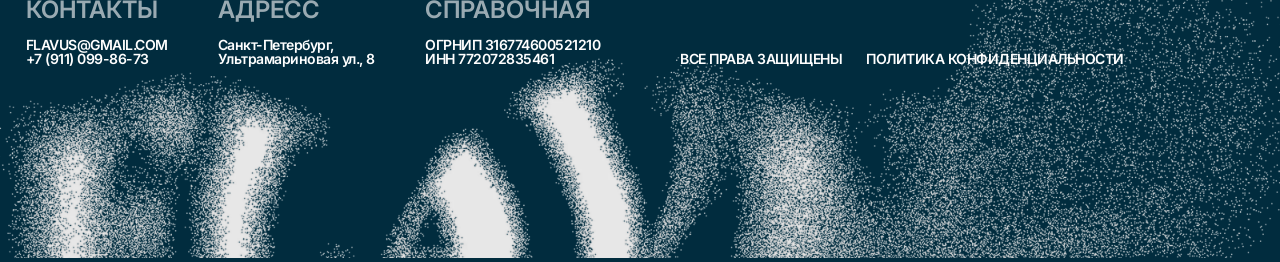
==== commit 4cef85b6: "up0.20" ====
--- a/index.html
+++ b/index.html
@@ -42,7 +42,7 @@
     <link rel="stylesheet" href="./src/style/pages/index.css">
     <title>Барбершоп Flavus — мужские стрижки в Санкт-Петербурге | Запись онлайн</title>
     <script type="application/ld+json">
-    {"@context":"https://schema.org","@graph":[{"@type":"WebSite","@id":"https://flavus.ru/#website","url":"https://flavus.ru","name":"Flavus"},{"@type":"BarberShop","@id":"https://flavus.ru/#organization","name":"Flavus","url":"https://flavus.ru","logo":{"@type":"ImageObject","url":"https://flavus.ru/src/assests/img/deployseo/android-chrome-512x512.webp"},"image":"https://flavus.ru/src/assests/img/deployseo/banner.webp","telephone":"+7-911-099-86-73","email":"flavus@gmail.com","address":{"@type":"PostalAddress","streetAddress":"ул. Ультрамариновая, 8","addressLocality":"Санкт-Петербург","addressCountry":"RU"},"geo":{"@type":"GeoCoordinates","latitude":59.905962,"longitude":30.440792},"priceRange":"₽₽","openingHoursSpecification":[{"@type":"OpeningHoursSpecification","dayOfWeek":["Monday","Tuesday","Wednesday","Thursday","Friday","Saturday","Sunday"],"opens":"10:00","closes":"22:00"}]},{"@type":"WebPage","@id":"https://flavus.ru/#webpage","url":"https://flavus.ru/","name":"Барбершоп Flavus — мужские стрижки в Санкт-Петербурге","description":"Мужские стрижки, оформление бороды, уход. Запись онлайн, скидка 20% на первый визит.","isPartOf":{"@id":"https://flavus.ru/#website"},"about":{"@id":"https://flavus.ru/#organization"},"breadcrumb":{"@id":"https://flavus.ru/#breadcrumb"}},{"@type":"BreadcrumbList","@id":"https://flavus.ru/#breadcrumb","itemListElement":[{"@type":"ListItem","position":1,"name":"Главная","item":"https://flavus.ru/"}]}]}
+    {"@context":"https://schema.org","@graph":[{"@type":"WebSite","@id":"https://flavus.ru/#website","url":"https://flavus.ru","name":"Flavus"},{"@type":"BarberShop","@id":"https://flavus.ru/#organization","name":"Flavus","url":"https://flavus.ru","logo":{"@type":"ImageObject","url":"https://flavus.ru/src/assests/img/deployseo/android-chrome-512x512.webp"},"image":"https://flavus.ru/src/assests/img/deployseo/banner.webp","telephone":"+7-911-099-86-73","email":"flavus.barber@gmail.com","address":{"@type":"PostalAddress","streetAddress":"ул. Ультрамариновая, 8","addressLocality":"Санкт-Петербург","addressCountry":"RU"},"geo":{"@type":"GeoCoordinates","latitude":59.905962,"longitude":30.440792},"priceRange":"₽₽","openingHoursSpecification":[{"@type":"OpeningHoursSpecification","dayOfWeek":["Monday","Tuesday","Wednesday","Thursday","Friday","Saturday","Sunday"],"opens":"10:00","closes":"22:00"}]},{"@type":"WebPage","@id":"https://flavus.ru/#webpage","url":"https://flavus.ru/","name":"Барбершоп Flavus — мужские стрижки в Санкт-Петербурге","description":"Мужские стрижки, оформление бороды, уход. Запись онлайн, скидка 20% на первый визит.","isPartOf":{"@id":"https://flavus.ru/#website"},"about":{"@id":"https://flavus.ru/#organization"},"breadcrumb":{"@id":"https://flavus.ru/#breadcrumb"}},{"@type":"BreadcrumbList","@id":"https://flavus.ru/#breadcrumb","itemListElement":[{"@type":"ListItem","position":1,"name":"Главная","item":"https://flavus.ru/"}]}]}
     </script>
 </head>
 <body>
--- a/src/style/main.css
+++ b/src/style/main.css
@@ -13,6 +13,7 @@
 @import "./components/hover_brlist.css";
 @import "./components/adaptive.css";
 @import "./components/animation.css";
+@import "./pages/con.css";
 .skip-link {
     position: absolute;
     left: -9999px;
--- a/src/style/pages/index.css
+++ b/src/style/pages/index.css
@@ -95,7 +95,7 @@
   justify-content: center;
 }
 .download_our_app{
-    max-width: 1440px;
+    max-width: 1920px;
     text-align: left;
     display: flex;
     justify-content: space-between;
@@ -679,3 +679,4 @@
 
 }
 
+
